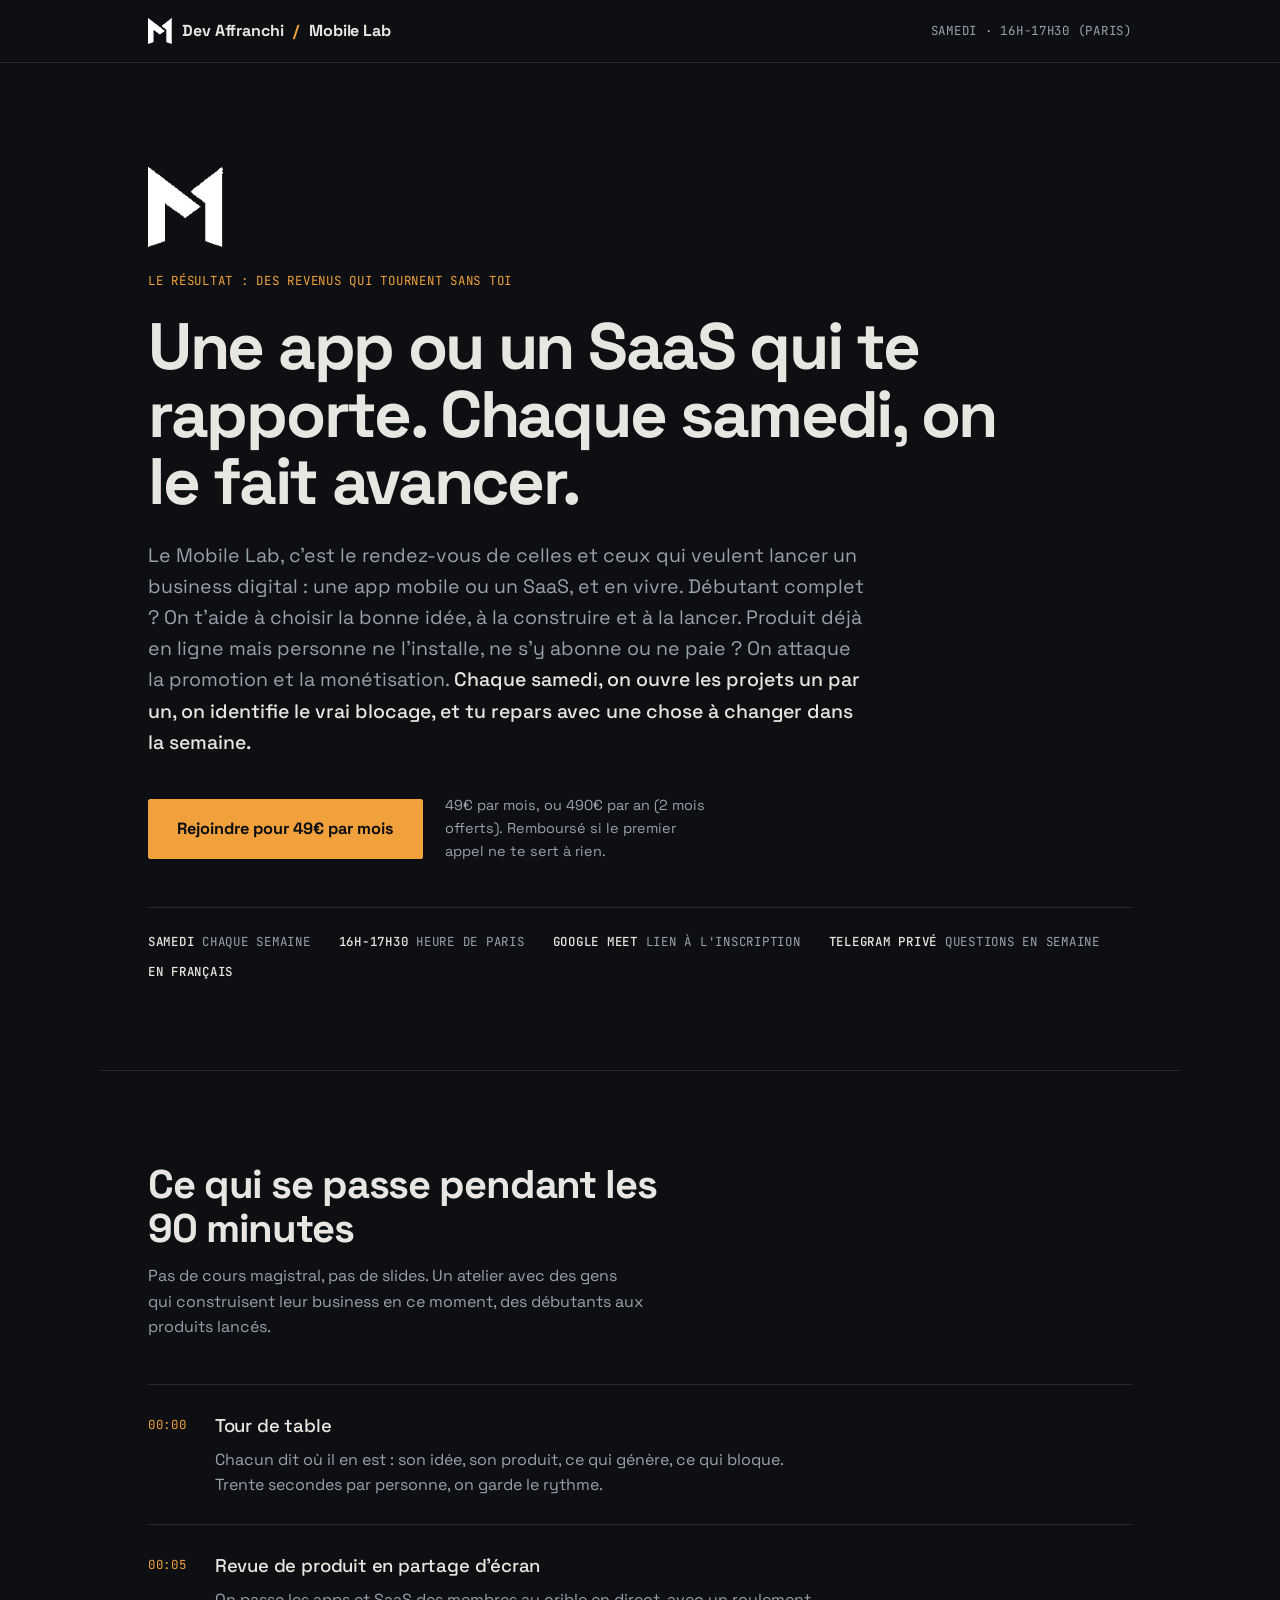
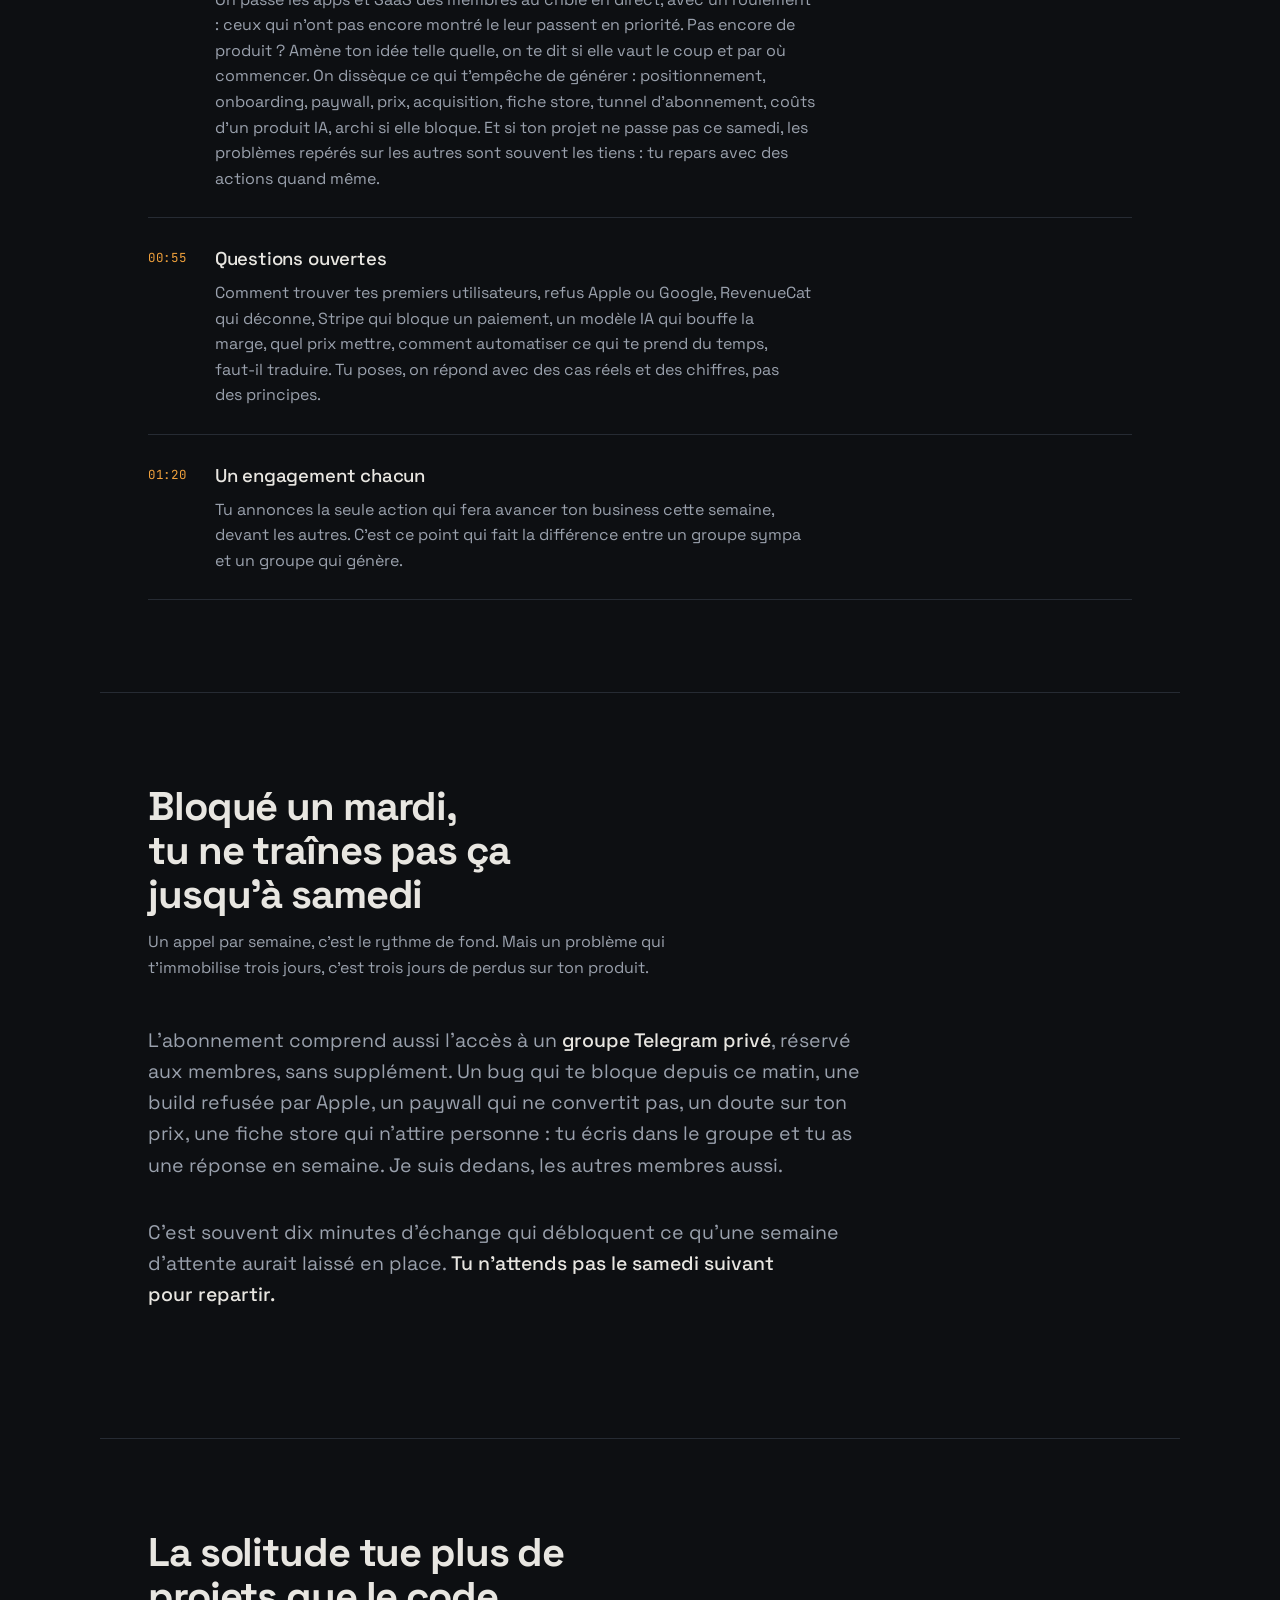
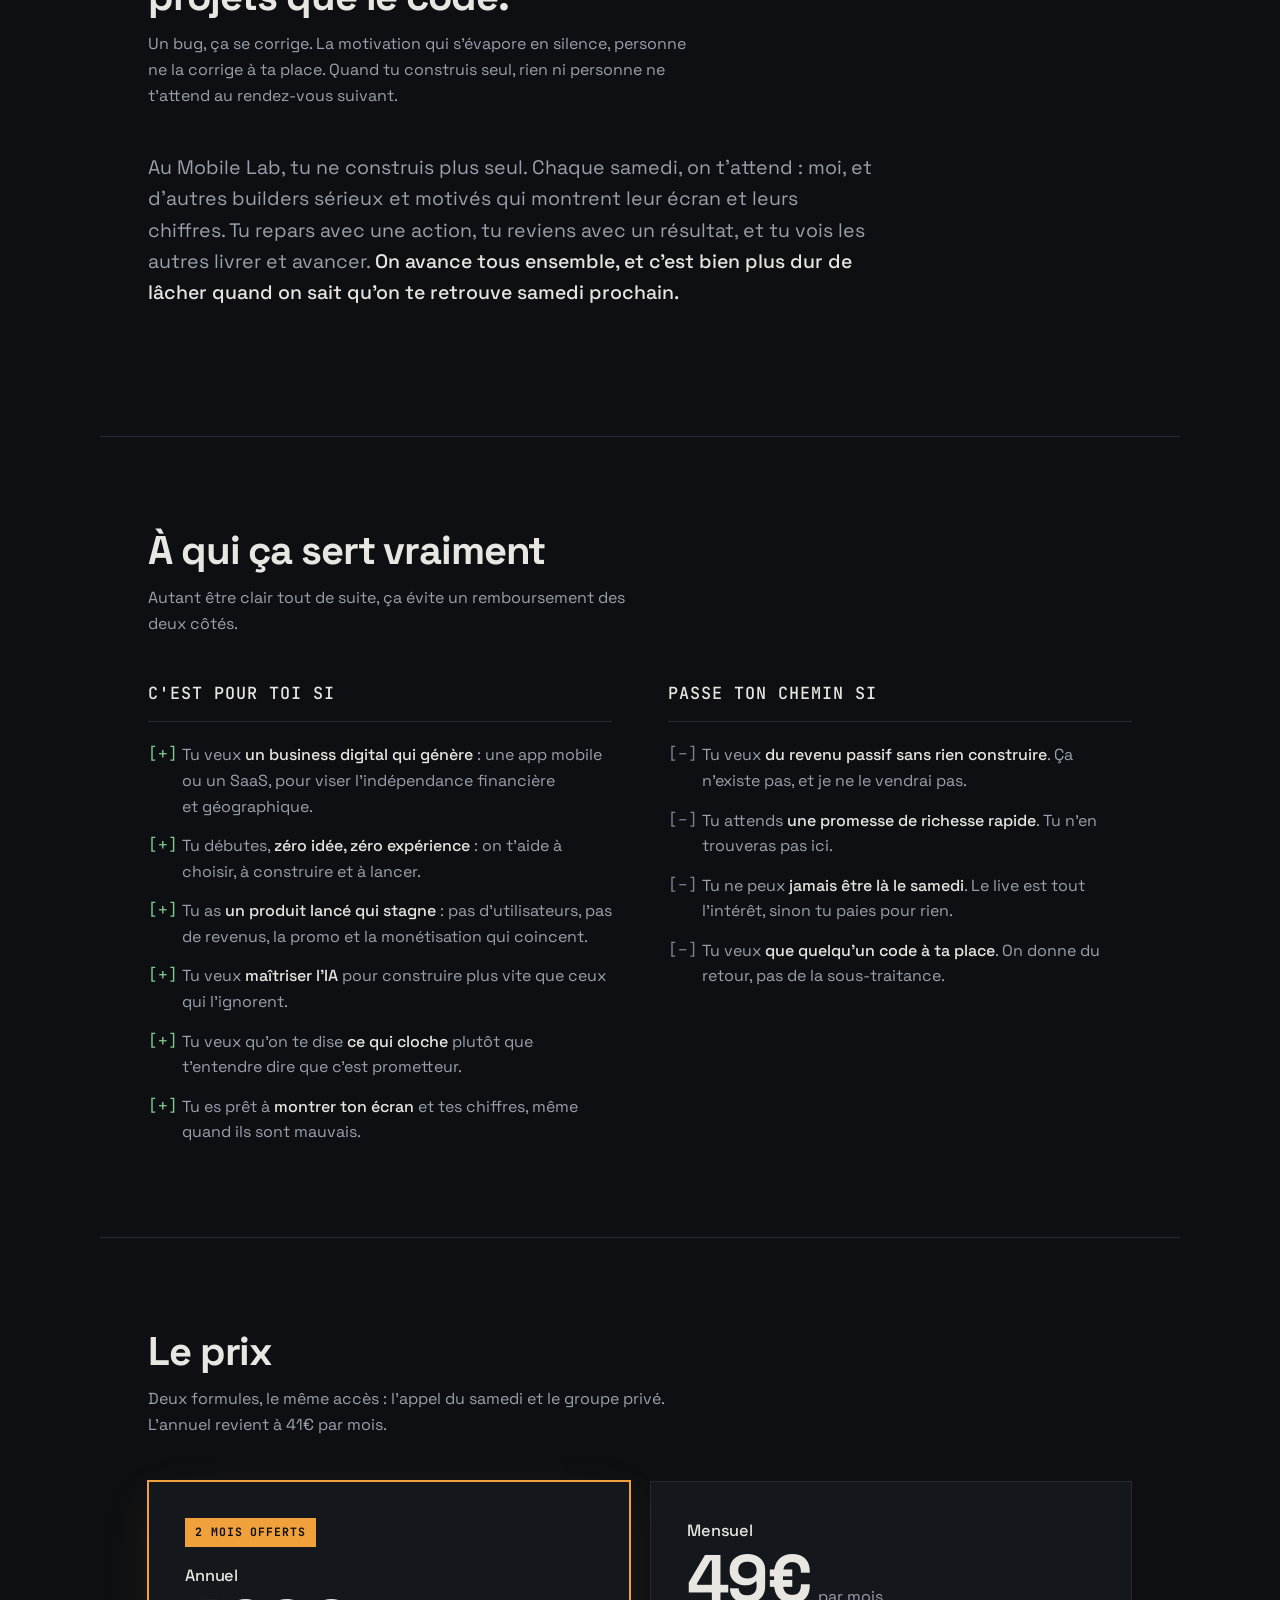
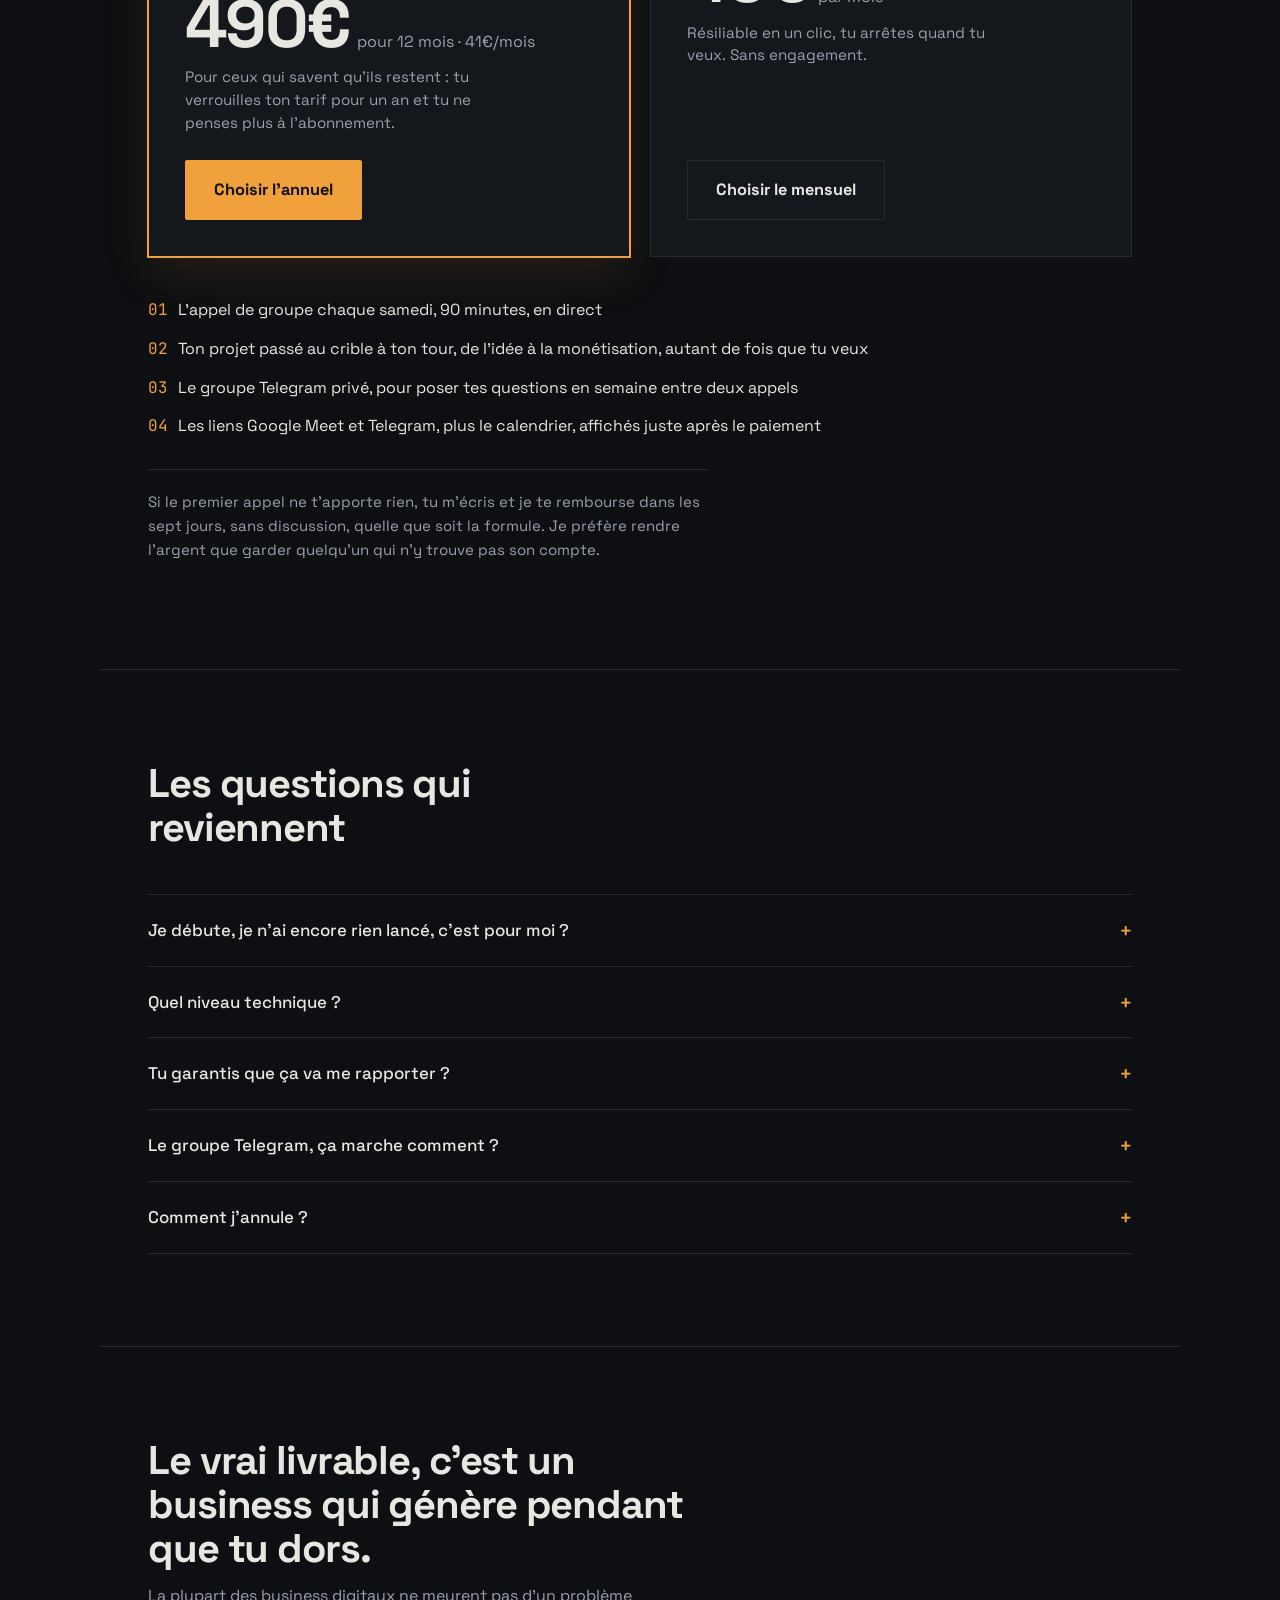
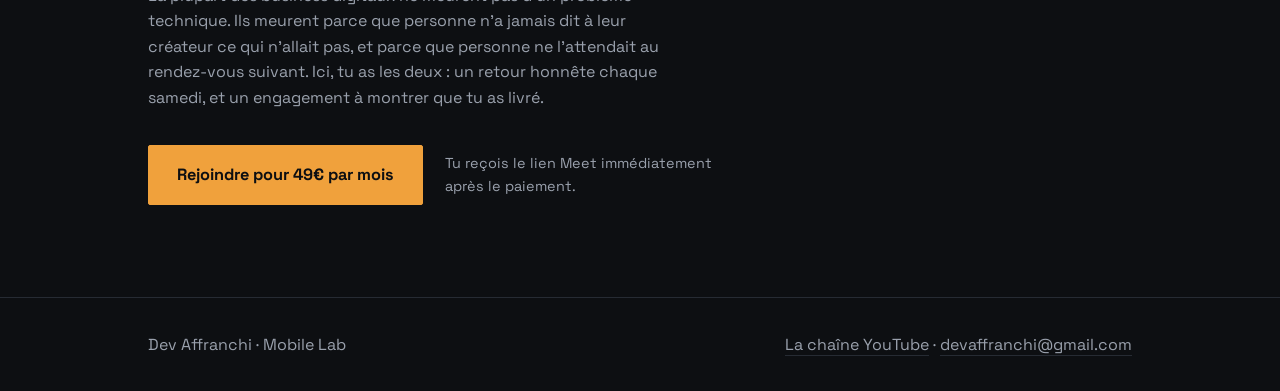
==== index.html @ 8c5946c2 "Groupe Telegram privé inclus dans l'abonnement : section dédiée, ligne dans le prix, FAQ, meta" ====
<!DOCTYPE html>
<html lang="fr">
<head>
<meta charset="utf-8">
<meta name="viewport" content="width=device-width, initial-scale=1">
<title>Mobile Lab · L'appel du samedi pour ton business digital</title>
<meta name="description" content="Chaque samedi, 90 minutes pour lancer ou faire grandir ton app ou ton SaaS. Débutant ou produit qui stagne, retour direct et actions concrètes. Un groupe Telegram privé pour tes questions en semaine. 49€ par mois ou 490€ par an.">
<meta property="og:title" content="Mobile Lab · L'appel du samedi pour lancer ton business digital">
<meta property="og:description" content="De zéro ou avec un produit qui stagne : chaque samedi, on règle ce qui bloque ton app ou ton SaaS et tu repars avec une action. Groupe Telegram privé pour débloquer en semaine. 49€/mois ou 490€/an.">
<meta property="og:type" content="website">
<meta name="theme-color" content="#0d0f12">
<link rel="icon" type="image/png" href="assets/logo-favicon.png">
<link rel="preconnect" href="https://fonts.googleapis.com">
<link rel="preconnect" href="https://fonts.gstatic.com" crossorigin>
<link href="https://fonts.googleapis.com/css2?family=Space+Grotesk:wght@400;500;700&family=JetBrains+Mono:wght@400;500&display=swap" rel="stylesheet">
<style>
:root{
  --ink:#0d0f12;
  --ink-2:#14171c;
  --ink-3:#1b1f26;
  --line:#262b33;
  --text:#e8e6e1;
  --muted:#9aa1ad;
  --accent:#f0a13c;
  --accent-ink:#0d0f12;
  --ok:#7fc98a;
  --no:#7a828f;
  --maxw:1080px;
  --pad:clamp(20px,5vw,48px);
}
*{box-sizing:border-box}
html{-webkit-text-size-adjust:100%}
body{
  margin:0;
  background:var(--ink);
  color:var(--text);
  font-family:"Space Grotesk",system-ui,-apple-system,sans-serif;
  font-size:clamp(16px,1.05vw,17px);
  line-height:1.6;
  text-wrap:pretty;
  -webkit-font-smoothing:antialiased;
}
a{color:inherit}
.wrap{max-width:var(--maxw);margin:0 auto;padding-left:var(--pad);padding-right:var(--pad)}
.mono{font-family:"JetBrains Mono",ui-monospace,monospace;font-size:.78rem;letter-spacing:.06em;text-transform:uppercase}

/* header */
header{border-bottom:1px solid var(--line)}
.bar{display:flex;align-items:center;justify-content:space-between;gap:16px;padding-top:18px;padding-bottom:18px}
.brand{font-weight:700;letter-spacing:-.01em;display:flex;align-items:center;gap:10px}
.brand-logo{height:26px;width:auto;display:block}
.brand span{color:var(--accent)}
.bar .mono{color:var(--muted)}

/* hero */
.hero{padding-top:clamp(56px,9vw,104px);padding-bottom:clamp(48px,7vw,88px);border-bottom:1px solid var(--line)}
.hero-logo{height:clamp(56px,7vw,80px);width:auto;display:block;margin-bottom:24px}
.kicker{color:var(--accent);margin-bottom:22px}
h1{
  font-size:clamp(2.3rem,6.2vw,4.1rem);
  line-height:1.03;
  letter-spacing:-.035em;
  font-weight:700;
  margin:0 0 24px;
  max-width:20ch;
}
.lede{font-size:clamp(1.05rem,1.6vw,1.22rem);color:var(--muted);max-width:56ch;margin:0 0 36px}
.lede strong{color:var(--text);font-weight:500}
.cta-row{display:flex;flex-wrap:wrap;align-items:center;gap:18px 22px}
.btn{
  display:inline-block;
  background:var(--accent);
  color:var(--accent-ink);
  font-weight:700;
  font-size:1.02rem;
  text-decoration:none;
  padding:16px 28px;
  border-radius:2px;
  border:1px solid var(--accent);
  transition:transform .12s ease,background .12s ease;
  min-height:44px;
}
.btn:hover{background:#ffb857;transform:translateY(-1px)}
.btn:focus-visible{outline:2px solid var(--text);outline-offset:3px}
.btn-note{color:var(--muted);font-size:.9rem;max-width:30ch}
.specs{display:flex;flex-wrap:wrap;gap:10px 28px;margin-top:44px;padding-top:24px;border-top:1px solid var(--line);color:var(--muted)}
.specs b{color:var(--text);font-weight:500}

/* generic section */
section{padding-top:clamp(56px,8vw,92px);padding-bottom:clamp(56px,8vw,92px);border-bottom:1px solid var(--line)}
h2{
  font-size:clamp(1.7rem,3.4vw,2.5rem);
  line-height:1.1;
  letter-spacing:-.028em;
  font-weight:700;
  margin:0 0 12px;
  max-width:20ch;
}
.sub{color:var(--muted);max-width:54ch;margin:0 0 44px}

/* agenda */
.agenda{display:grid;gap:0}
.slot{
  display:grid;
  grid-template-columns:auto 1fr;
  gap:8px 28px;
  padding:26px 0;
  border-top:1px solid var(--line);
  align-items:start;
}
.slot:last-child{border-bottom:1px solid var(--line)}
.slot-time{color:var(--accent);padding-top:4px;white-space:nowrap}
.slot h3{margin:0 0 6px;font-size:1.16rem;font-weight:500;letter-spacing:-.01em}
.slot p{margin:0;color:var(--muted);max-width:60ch}

/* fit */
.fit{display:grid;grid-template-columns:1fr;gap:44px}
@media(min-width:760px){.fit{grid-template-columns:1fr 1fr;gap:56px}}
.fit h3{font-size:1.05rem;font-weight:500;margin:0 0 20px;padding-bottom:14px;border-bottom:1px solid var(--line)}
.fit ul{list-style:none;margin:0;padding:0;display:grid;gap:14px}
.fit li{display:grid;grid-template-columns:22px 1fr;gap:12px;color:var(--muted);align-items:start}
.fit li b{color:var(--text);font-weight:500}
.mark{font-family:"JetBrains Mono",monospace;line-height:1.5}
.yes .mark{color:var(--ok)}
.nope .mark{color:var(--no)}

/* price */
.price-block{background:var(--ink-2);border:1px solid var(--line);padding:clamp(26px,4vw,44px);display:grid;gap:36px}
@media(min-width:820px){.price-block{grid-template-columns:minmax(0,300px) 1fr;gap:56px;align-items:start}}
.amount{display:flex;align-items:baseline;gap:8px;margin:0 0 6px}
.amount .num{font-size:clamp(3rem,7vw,4.2rem);font-weight:700;letter-spacing:-.04em;line-height:1}
.amount .per{color:var(--muted);font-size:1rem}
.price-side .mono{color:var(--muted);display:block;margin-bottom:22px}
.incl{list-style:none;margin:0 0 30px;padding:0;display:grid;gap:13px}
.incl li{display:grid;grid-template-columns:18px 1fr;gap:12px;align-items:start;color:var(--text)}
.incl li i{font-style:normal;color:var(--accent);font-family:"JetBrains Mono",monospace}
.guarantee{border-left:0;border-top:1px solid var(--line);padding-top:20px;color:var(--muted);font-size:.94rem;max-width:56ch}

/* formules mensuel / annuel */
.plans{display:grid;gap:20px}
@media(min-width:820px){.plans{grid-template-columns:1fr 1fr}}
.plan{background:var(--ink-2);border:1px solid var(--line);padding:clamp(24px,3.5vw,36px);display:flex;flex-direction:column;align-items:flex-start}
.plan--featured{border-color:var(--accent);box-shadow:0 0 0 1px var(--accent),0 18px 44px rgba(240,161,60,.10)}
.plan__badge{font-family:"JetBrains Mono",monospace;font-size:.72rem;font-weight:700;letter-spacing:.08em;text-transform:uppercase;color:var(--accent-ink);background:var(--accent);padding:5px 10px;margin-bottom:16px}
.plan__name{margin:0 0 2px;font-size:1.02rem;font-weight:500;letter-spacing:-.01em}
.plan .amount{margin-bottom:8px}
.plan__note{color:var(--muted);font-size:.95rem;line-height:1.5;margin:0 0 26px;max-width:34ch}
.plan .btn{margin-top:auto}
.plans + .incl{margin-top:40px}
.btn--ghost{background:transparent;color:var(--text);border-color:var(--line)}
.btn--ghost:hover{background:rgba(240,161,60,.10);color:var(--text);border-color:var(--accent)}

/* faq */
details{border-top:1px solid var(--line);padding:20px 0}
details:last-of-type{border-bottom:1px solid var(--line)}
summary{
  cursor:pointer;list-style:none;font-weight:500;font-size:1.06rem;
  display:flex;justify-content:space-between;gap:20px;align-items:center;
}
summary::-webkit-details-marker{display:none}
summary::after{content:"+";color:var(--accent);font-family:"JetBrains Mono",monospace;font-size:1.2rem}
details[open] summary::after{content:"–"}
summary:focus-visible{outline:2px solid var(--accent);outline-offset:4px}
details p{color:var(--muted);margin:14px 0 0;max-width:62ch}

/* closing */
.closing{text-align:left;border-bottom:none}
.closing h2{max-width:22ch}
.closing .sub{margin-bottom:34px}

footer{border-top:1px solid var(--line);padding:34px 0;color:var(--muted)}
.foot{display:flex;flex-wrap:wrap;justify-content:space-between;gap:14px 24px}
footer a{text-decoration:none;border-bottom:1px solid var(--line)}
footer a:hover{color:var(--text);border-color:var(--accent)}

@media(prefers-reduced-motion:reduce){*{transition:none!important;animation:none!important}}
</style>
</head>
<body>

<header>
  <div class="wrap bar">
    <div class="brand"><img class="brand-logo" src="assets/logo.png" alt="Mobile Lab">Dev Affranchi <span>/</span> Mobile Lab</div>
    <div class="mono">Samedi · 16h-17h30 (Paris)</div>
  </div>
</header>

<main>

<div class="hero wrap">
  <img class="hero-logo" src="assets/logo.png" alt="Mobile Lab">
  <div class="mono kicker">Le résultat : des revenus qui tournent sans toi</div>
  <h1>Une app ou un SaaS qui te rapporte. Chaque samedi, on le fait avancer.</h1>
  <p class="lede">Le Mobile Lab, c'est le rendez-vous de celles et ceux qui veulent lancer un business digital : une app mobile ou un SaaS, et en vivre. Débutant complet ? On t'aide à choisir la bonne idée, à la construire et à la lancer. Produit déjà en ligne mais personne ne l'installe, ne s'y abonne ou ne paie ? On attaque la promotion et la monétisation. <strong>Chaque samedi, on ouvre les projets un par un, on identifie le vrai blocage, et tu repars avec une chose à changer dans la semaine.</strong></p>
  <div class="cta-row">
    <a class="btn" href="#" data-checkout="monthly">Rejoindre pour 49€ par mois</a>
    <div class="btn-note">49€ par mois, ou 490€ par an (2 mois offerts). Remboursé si le premier appel ne te sert à rien.</div>
  </div>
  <div class="specs mono">
    <div><b>Samedi</b> chaque semaine</div>
    <div><b>16h-17h30</b> heure de Paris</div>
    <div><b>Google Meet</b> lien à l'inscription</div>
    <div><b>Telegram privé</b> questions en semaine</div>
    <div><b>En français</b></div>
  </div>
</div>

<section class="wrap">
  <h2>Ce qui se passe pendant les 90 minutes</h2>
  <p class="sub">Pas de cours magistral, pas de slides. Un atelier avec des gens qui construisent leur business en ce moment, des débutants aux produits lancés.</p>
  <div class="agenda">
    <div class="slot">
      <div class="slot-time mono">00:00</div>
      <div>
        <h3>Tour de table</h3>
        <p>Chacun dit où il en est : son idée, son produit, ce qui génère, ce qui bloque. Trente secondes par personne, on garde le rythme.</p>
      </div>
    </div>
    <div class="slot">
      <div class="slot-time mono">00:05</div>
      <div>
        <h3>Revue de produit en partage d'écran</h3>
        <p>On passe les apps et SaaS des membres au crible en direct, avec un roulement : ceux qui n'ont pas encore montré le leur passent en priorité. Pas encore de produit ? Amène ton idée telle quelle, on te dit si elle vaut le coup et par où commencer. On dissèque ce qui t'empêche de générer : positionnement, onboarding, paywall, prix, acquisition, fiche store, tunnel d'abonnement, coûts d'un produit IA, archi si elle bloque. Et si ton projet ne passe pas ce samedi, les problèmes repérés sur les autres sont souvent les tiens : tu repars avec des actions quand même.</p>
      </div>
    </div>
    <div class="slot">
      <div class="slot-time mono">00:55</div>
      <div>
        <h3>Questions ouvertes</h3>
        <p>Comment trouver tes premiers utilisateurs, refus Apple ou Google, RevenueCat qui déconne, Stripe qui bloque un paiement, un modèle IA qui bouffe la marge, quel prix mettre, comment automatiser ce qui te prend du temps, faut-il traduire. Tu poses, on répond avec des cas réels et des chiffres, pas des principes.</p>
      </div>
    </div>
    <div class="slot">
      <div class="slot-time mono">01:20</div>
      <div>
        <h3>Un engagement chacun</h3>
        <p>Tu annonces la seule action qui fera avancer ton business cette semaine, devant les autres. C'est ce point qui fait la différence entre un groupe sympa et un groupe qui génère.</p>
      </div>
    </div>
  </div>
</section>

<section class="wrap">
  <h2>Bloqué un mardi, tu ne traînes pas ça jusqu'à samedi</h2>
  <p class="sub">Un appel par semaine, c'est le rythme de fond. Mais un problème qui t'immobilise trois jours, c'est trois jours de perdus sur ton produit.</p>
  <p class="lede">L'abonnement comprend aussi l'accès à un <strong>groupe Telegram privé</strong>, réservé aux membres, sans supplément. Un bug qui te bloque depuis ce matin, une build refusée par Apple, un paywall qui ne convertit pas, un doute sur ton prix, une fiche store qui n'attire personne : tu écris dans le groupe et tu as une réponse en semaine. Je suis dedans, les autres membres aussi.</p>
  <p class="lede">C'est souvent dix minutes d'échange qui débloquent ce qu'une semaine d'attente aurait laissé en place. <strong>Tu n'attends pas le samedi suivant pour repartir.</strong></p>
</section>

<section class="wrap">
  <h2>La solitude tue plus de projets que le code.</h2>
  <p class="sub">Un bug, ça se corrige. La motivation qui s'évapore en silence, personne ne la corrige à ta place. Quand tu construis seul, rien ni personne ne t'attend au rendez-vous suivant.</p>
  <p class="lede">Au Mobile Lab, tu ne construis plus seul. Chaque samedi, on t'attend : moi, et d'autres builders sérieux et motivés qui montrent leur écran et leurs chiffres. Tu repars avec une action, tu reviens avec un résultat, et tu vois les autres livrer et avancer. <strong>On avance tous ensemble, et c'est bien plus dur de lâcher quand on sait qu'on te retrouve samedi prochain.</strong></p>
</section>

<section class="wrap">
  <h2>À qui ça sert vraiment</h2>
  <p class="sub">Autant être clair tout de suite, ça évite un remboursement des deux côtés.</p>
  <div class="fit">
    <div class="yes">
      <h3 class="mono">C'est pour toi si</h3>
      <ul>
        <li><span class="mark">[+]</span><span>Tu veux <b>un business digital qui génère</b> : une app mobile ou un SaaS, pour viser l'indépendance financière et géographique.</span></li>
        <li><span class="mark">[+]</span><span>Tu débutes, <b>zéro idée, zéro expérience</b> : on t'aide à choisir, à construire et à lancer.</span></li>
        <li><span class="mark">[+]</span><span>Tu as <b>un produit lancé qui stagne</b> : pas d'utilisateurs, pas de revenus, la promo et la monétisation qui coincent.</span></li>
        <li><span class="mark">[+]</span><span>Tu veux <b>maîtriser l'IA</b> pour construire plus vite que ceux qui l'ignorent.</span></li>
        <li><span class="mark">[+]</span><span>Tu veux qu'on te dise <b>ce qui cloche</b> plutôt que t'entendre dire que c'est prometteur.</span></li>
        <li><span class="mark">[+]</span><span>Tu es prêt à <b>montrer ton écran</b> et tes chiffres, même quand ils sont mauvais.</span></li>
      </ul>
    </div>
    <div class="nope">
      <h3 class="mono">Passe ton chemin si</h3>
      <ul>
        <li><span class="mark">[–]</span><span>Tu veux <b>du revenu passif sans rien construire</b>. Ça n'existe pas, et je ne le vendrai pas.</span></li>
        <li><span class="mark">[–]</span><span>Tu attends <b>une promesse de richesse rapide</b>. Tu n'en trouveras pas ici.</span></li>
        <li><span class="mark">[–]</span><span>Tu ne peux <b>jamais être là le samedi</b>. Le live est tout l'intérêt, sinon tu paies pour rien.</span></li>
        <li><span class="mark">[–]</span><span>Tu veux <b>que quelqu'un code à ta place</b>. On donne du retour, pas de la sous-traitance.</span></li>
      </ul>
    </div>
  </div>
</section>

<section class="wrap">
  <h2>Le prix</h2>
  <p class="sub">Deux formules, le même accès : l'appel du samedi et le groupe privé. L'annuel revient à 41€ par mois.</p>
  <div class="plans">
    <div class="plan plan--featured">
      <span class="plan__badge">2 mois offerts</span>
      <h3 class="plan__name">Annuel</h3>
      <p class="amount"><span class="num">490€</span><span class="per">pour 12 mois · 41€/mois</span></p>
      <p class="plan__note">Pour ceux qui savent qu'ils restent : tu verrouilles ton tarif pour un an et tu ne penses plus à l'abonnement.</p>
      <a class="btn" href="#" data-checkout="annual">Choisir l'annuel</a>
    </div>
    <div class="plan">
      <h3 class="plan__name">Mensuel</h3>
      <p class="amount"><span class="num">49€</span><span class="per">par mois</span></p>
      <p class="plan__note">Résiliable en un clic, tu arrêtes quand tu veux. Sans engagement.</p>
      <a class="btn btn--ghost" href="#" data-checkout="monthly">Choisir le mensuel</a>
    </div>
  </div>
  <ul class="incl">
    <li><i>01</i><span>L'appel de groupe chaque samedi, 90 minutes, en direct</span></li>
    <li><i>02</i><span>Ton projet passé au crible à ton tour, de l'idée à la monétisation, autant de fois que tu veux</span></li>
    <li><i>03</i><span>Le groupe Telegram privé, pour poser tes questions en semaine entre deux appels</span></li>
    <li><i>04</i><span>Les liens Google Meet et Telegram, plus le calendrier, affichés juste après le paiement</span></li>
  </ul>
  <p class="guarantee">Si le premier appel ne t'apporte rien, tu m'écris et je te rembourse dans les sept jours, sans discussion, quelle que soit la formule. Je préfère rendre l'argent que garder quelqu'un qui n'y trouve pas son compte.</p>
</section>

<section class="wrap">
  <h2>Les questions qui reviennent</h2>
  <p class="sub"></p>
  <details>
    <summary>Je débute, je n'ai encore rien lancé, c'est pour moi ?</summary>
    <p>Oui, c'est fait pour ça. Débutant complet, on t'aide à choisir une idée réaliste, à la valider et à faire tes premiers pas, sans théorie inutile. Produit déjà lancé mais la promo ou la monétisation coincent ? On attaque ça directement. Le Mobile Lab s'adresse aux deux : les blocages se ressemblent, un produit que personne ne voit, un prix qui ne convertit pas.</p>
  </details>
  <details>
    <summary>Quel niveau technique ?</summary>
    <p>Peu importe la stack et le niveau. On parle React Native, Flutter, Next.js, Firebase, Supabase, RevenueCat, Stripe, AdMob, les API Claude et OpenAI, tout ce qui permet de sortir un produit. Si tu débutes, tu apprends en construisant, avec l'IA comme accélérateur. Ce qui compte, c'est de livrer, pas ton nombre d'années d'expérience.</p>
  </details>
  <details>
    <summary>Tu garantis que ça va me rapporter ?</summary>
    <p>Non. Je te garantis un rendez-vous chaque samedi, un retour direct sur ton produit et un rythme qui te force à livrer. Ceux qui te garantissent des revenus te mentent ; ici, on les construit.</p>
  </details>
  <details>
    <summary>Le groupe Telegram, ça marche comment ?</summary>
    <p>Tu reçois le lien d'invitation à l'inscription, avec celui du Google Meet. C'est un groupe privé, réservé aux membres : tu poses tes questions en semaine, je réponds, et les autres membres aussi. Il ne remplace pas l'appel du samedi, c'est là que ton projet passe au crible en direct.</p>
  </details>
  <details>
    <summary>Comment j'annule ?</summary>
    <p>Tu m'écris (<a href="mailto:devaffranchi@gmail.com">devaffranchi@gmail.com</a>), j'annule dans les 24h, sans question. Tu gardes l'accès jusqu'à la fin du mois payé.</p>
  </details>
</section>

<section class="wrap closing">
  <h2>Le vrai livrable, c'est un business qui génère pendant que tu dors.</h2>
  <p class="sub">La plupart des business digitaux ne meurent pas d'un problème technique. Ils meurent parce que personne n'a jamais dit à leur créateur ce qui n'allait pas, et parce que personne ne l'attendait au rendez-vous suivant. Ici, tu as les deux : un retour honnête chaque samedi, et un engagement à montrer que tu as livré.</p>
  <div class="cta-row">
    <a class="btn" href="#" data-checkout="monthly">Rejoindre pour 49€ par mois</a>
    <div class="btn-note">Tu reçois le lien Meet immédiatement après le paiement.</div>
  </div>
</section>

</main>

<footer>
  <div class="wrap foot">
    <div>Dev Affranchi · Mobile Lab</div>
    <div><a href="https://www.youtube.com/@devaffranchi">La chaîne YouTube</a> · <a href="mailto:devaffranchi@gmail.com">devaffranchi@gmail.com</a></div>
  </div>
</footer>

<script>
// ---------------------------------------------------------------
// Bouton direct vers le Payment Link Stripe. Apres paiement,
// Stripe affiche sa page de confirmation avec la description
// du produit (le message custom avec les liens Meet + calendrier).
// ---------------------------------------------------------------
const MONTHLY_URL = "https://buy.stripe.com/cNibJ1bGh2qW1ITgqi83C0I";
const ANNUAL_URL = "https://buy.stripe.com/3cI8wPfWxe9Ecnxeia83C0J";

document.querySelectorAll("[data-checkout]").forEach(function (el) {
  var url = el.getAttribute("data-checkout") === "annual" ? ANNUAL_URL : MONTHLY_URL;
  el.setAttribute("href", url);
  el.setAttribute("rel", "noopener");
});
</script>

</body>
</html>
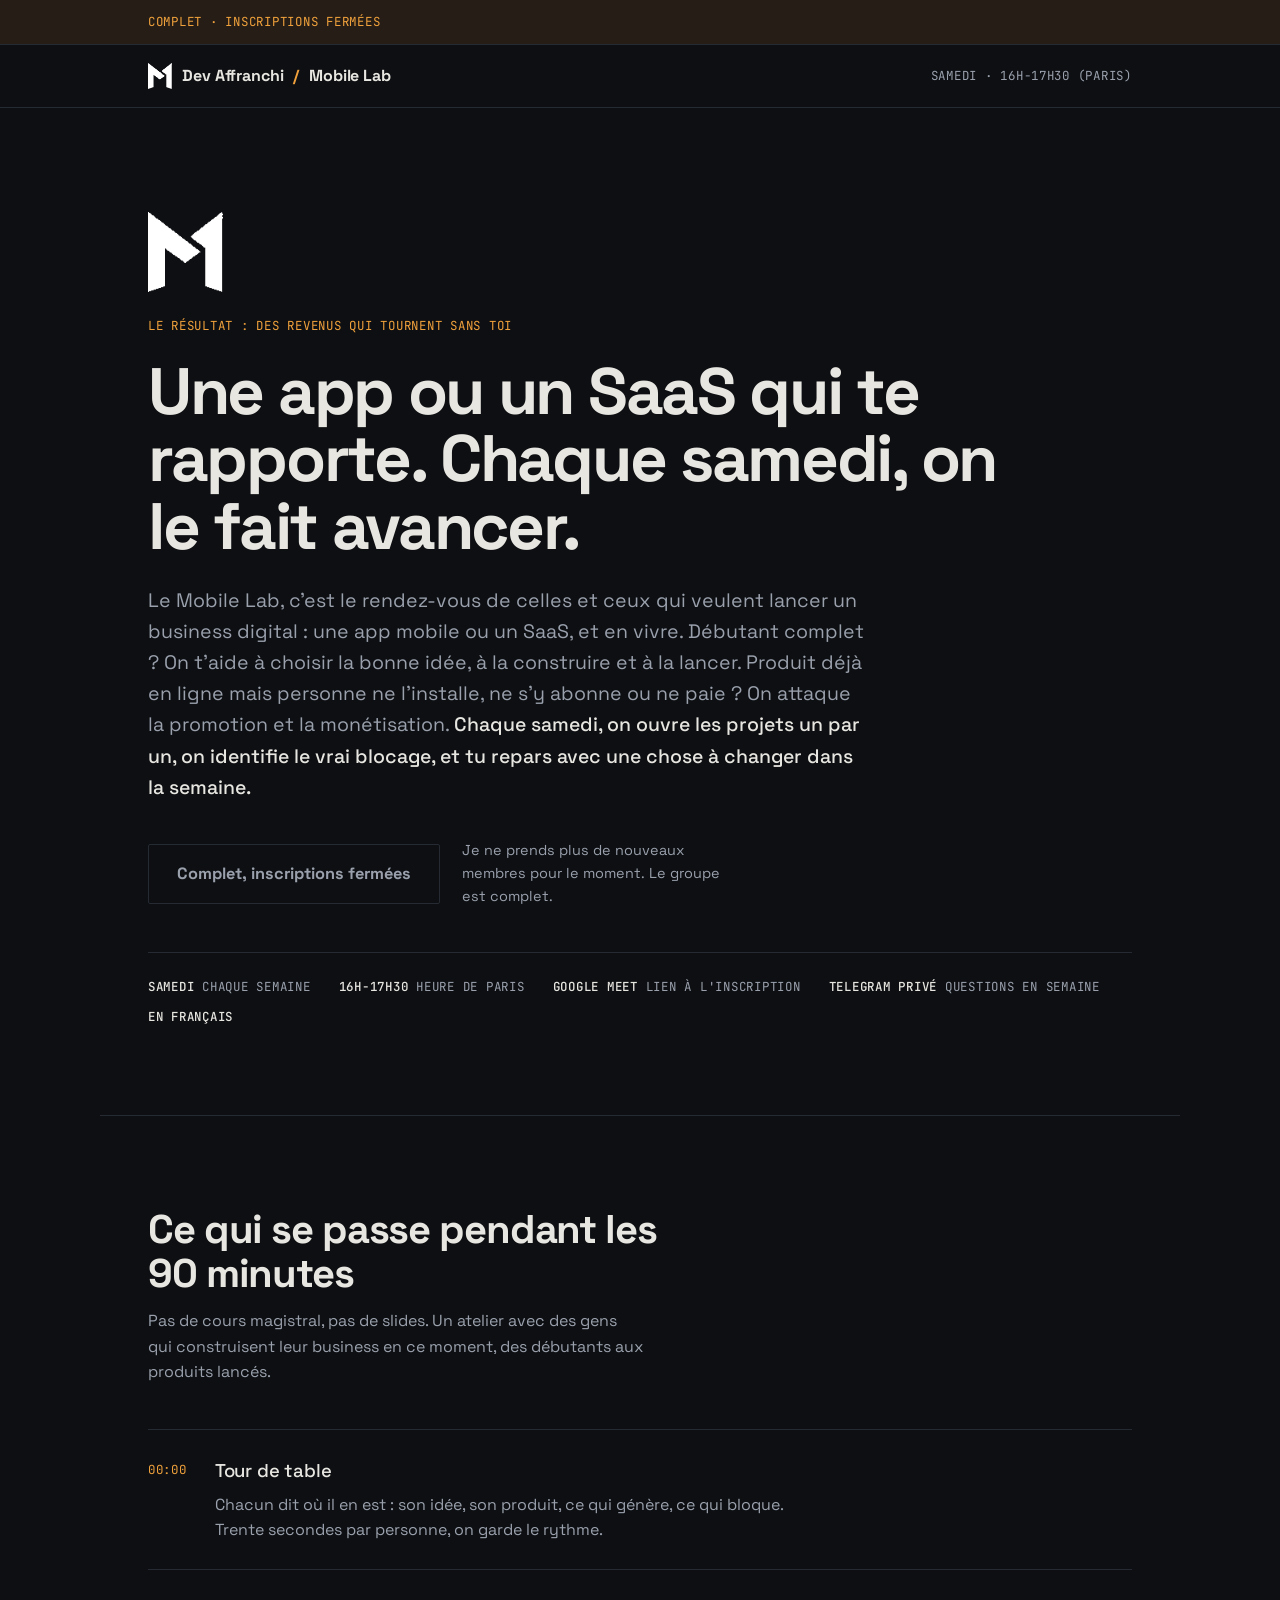
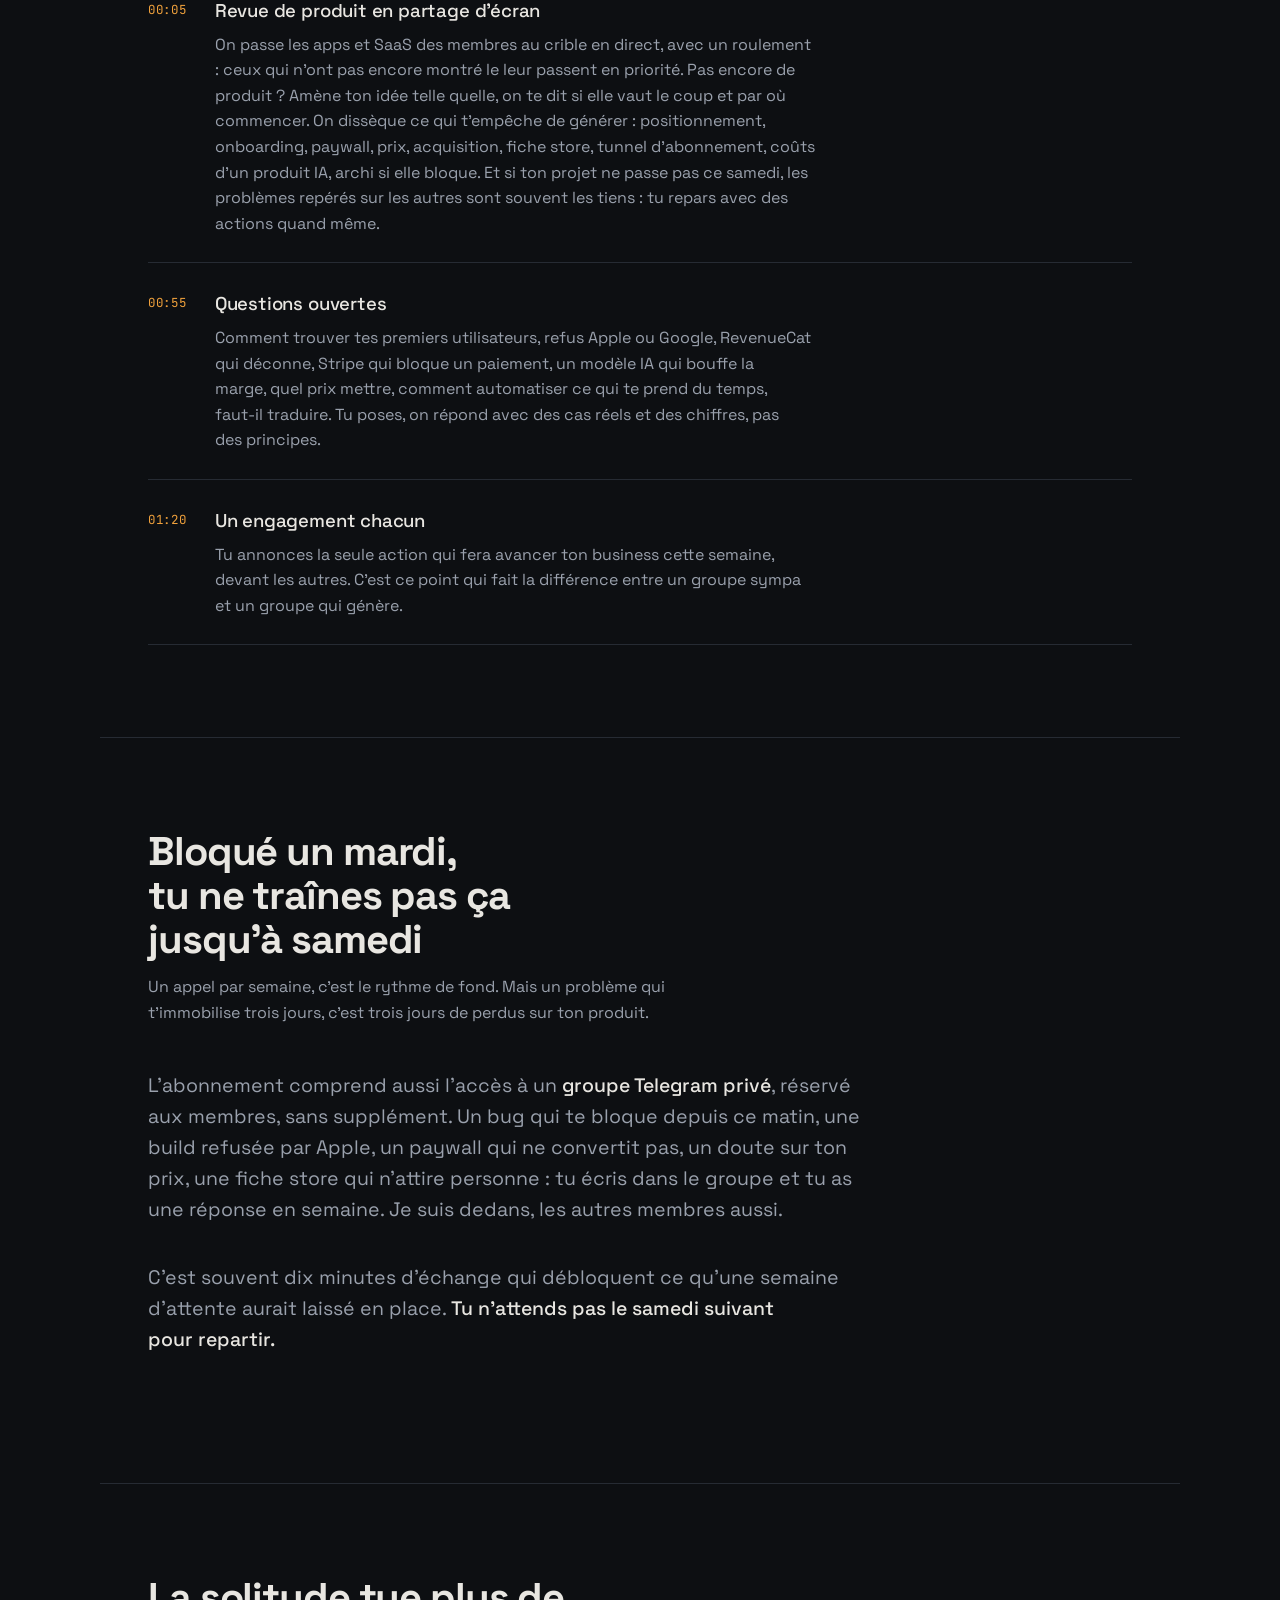
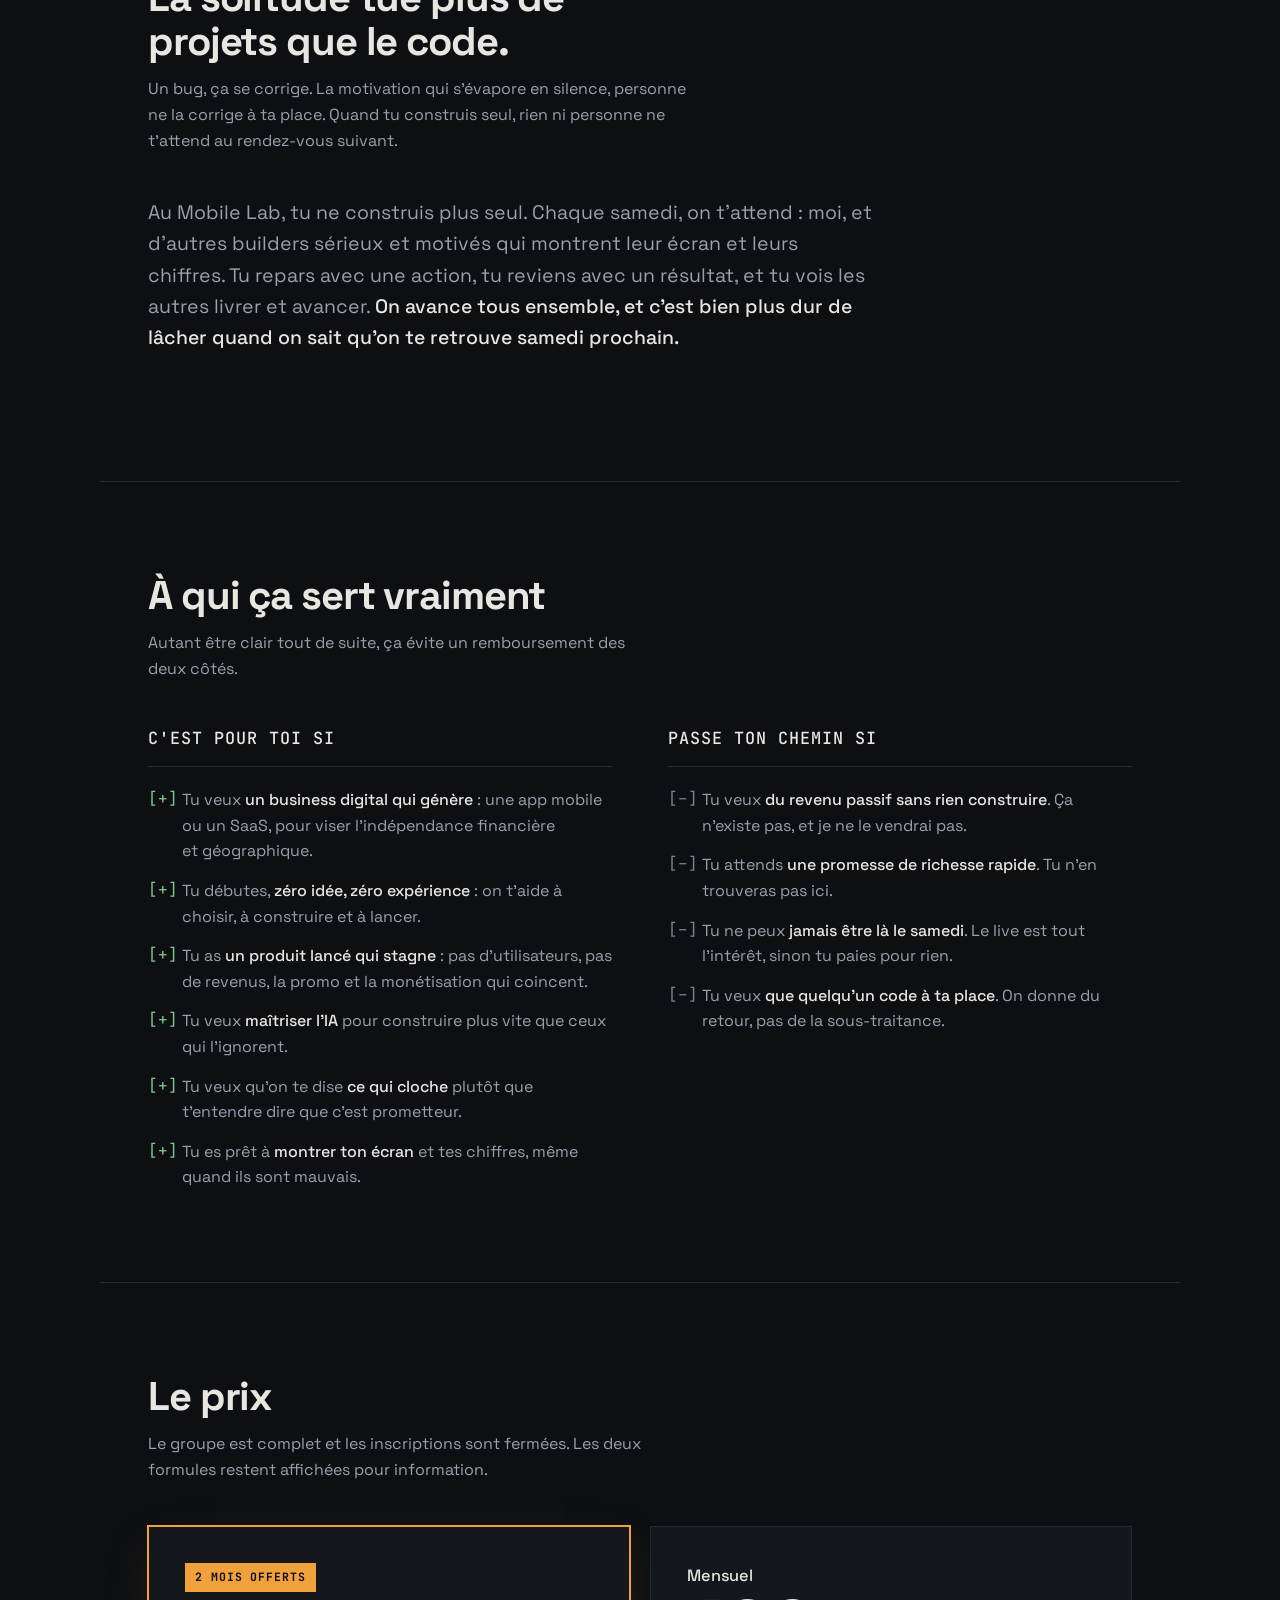
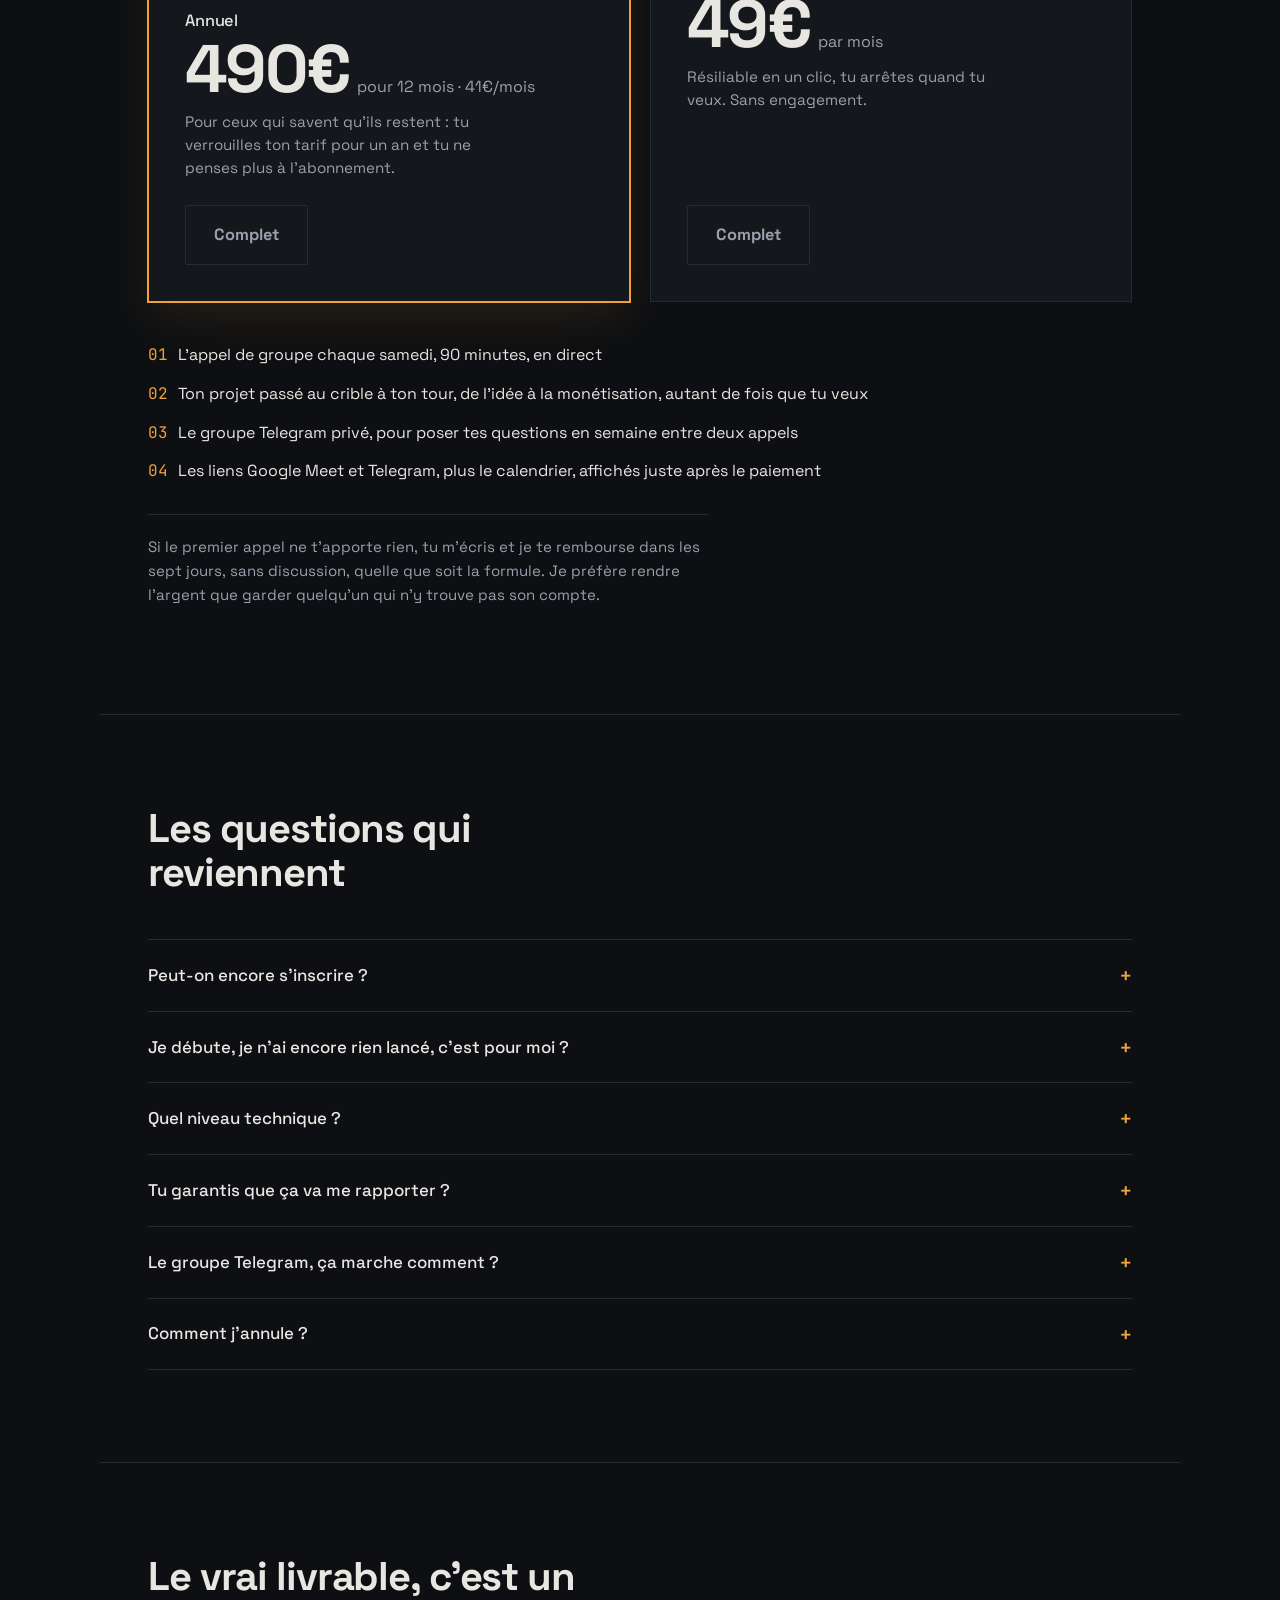
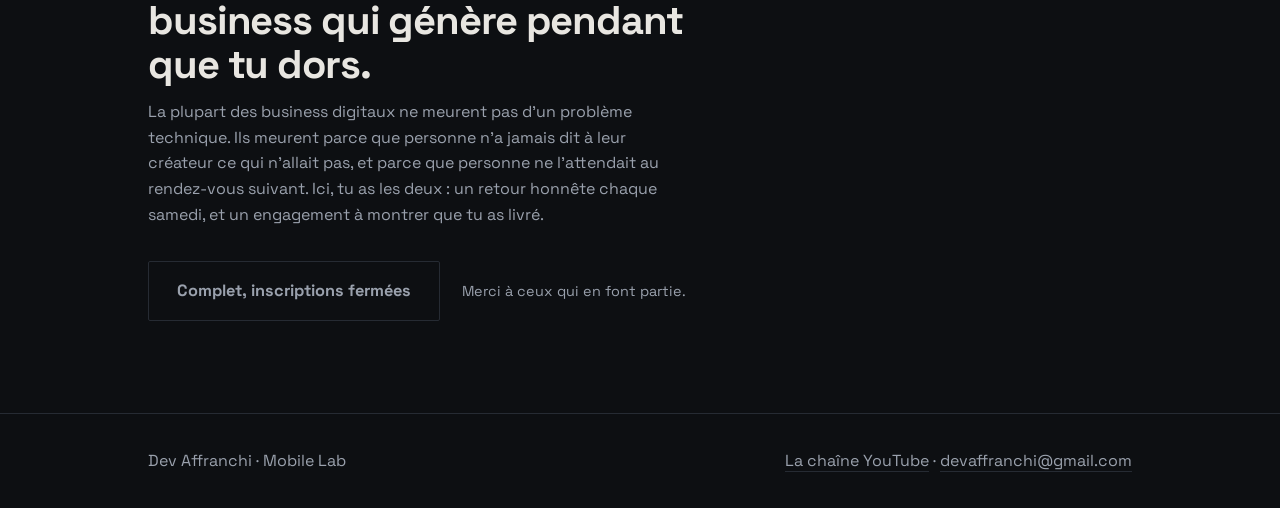
==== commit d7368ffd: "Fermer les inscriptions : bandeau complet, boutons desactives, Payment Links Stripe retires de la pa" ====
--- a/index.html
+++ b/index.html
@@ -3,10 +3,10 @@
 <head>
 <meta charset="utf-8">
 <meta name="viewport" content="width=device-width, initial-scale=1">
-<title>Mobile Lab · L'appel du samedi pour ton business digital</title>
-<meta name="description" content="Chaque samedi, 90 minutes pour lancer ou faire grandir ton app ou ton SaaS. Débutant ou produit qui stagne, retour direct et actions concrètes. Un groupe Telegram privé pour tes questions en semaine. 49€ par mois ou 490€ par an.">
-<meta property="og:title" content="Mobile Lab · L'appel du samedi pour lancer ton business digital">
-<meta property="og:description" content="De zéro ou avec un produit qui stagne : chaque samedi, on règle ce qui bloque ton app ou ton SaaS et tu repars avec une action. Groupe Telegram privé pour débloquer en semaine. 49€/mois ou 490€/an.">
+<title>Mobile Lab · Complet, inscriptions fermées</title>
+<meta name="description" content="Le Mobile Lab est complet, les inscriptions sont fermées. Chaque samedi, 90 minutes pour lancer ou faire grandir ton app ou ton SaaS, avec un groupe Telegram privé pour tes questions en semaine.">
+<meta property="og:title" content="Mobile Lab · Complet, inscriptions fermées">
+<meta property="og:description" content="Groupe complet, les inscriptions sont fermées. Chaque samedi, on règle ce qui bloque ton app ou ton SaaS, et le groupe Telegram privé sert à débloquer en semaine.">
 <meta property="og:type" content="website">
 <meta name="theme-color" content="#0d0f12">
 <link rel="icon" type="image/png" href="assets/logo-favicon.png">
@@ -173,10 +173,20 @@
 footer a{text-decoration:none;border-bottom:1px solid var(--line)}
 footer a:hover{color:var(--text);border-color:var(--accent)}
 
+/* inscriptions fermees */
+.closed-bar{background:rgba(240,161,60,.10);border-bottom:1px solid var(--line);color:var(--accent)}
+.closed-bar .wrap{padding-top:12px;padding-bottom:12px}
+.btn--closed{background:transparent;color:var(--muted);border-color:var(--line);cursor:default;pointer-events:none}
+.btn--closed:hover{background:transparent;transform:none;color:var(--muted)}
+
 @media(prefers-reduced-motion:reduce){*{transition:none!important;animation:none!important}}
 </style>
 </head>
 <body>
+
+<div class="closed-bar">
+  <div class="wrap mono">Complet · inscriptions fermées</div>
+</div>
 
 <header>
   <div class="wrap bar">
@@ -193,8 +203,8 @@
   <h1>Une app ou un SaaS qui te rapporte. Chaque samedi, on le fait avancer.</h1>
   <p class="lede">Le Mobile Lab, c'est le rendez-vous de celles et ceux qui veulent lancer un business digital : une app mobile ou un SaaS, et en vivre. Débutant complet ? On t'aide à choisir la bonne idée, à la construire et à la lancer. Produit déjà en ligne mais personne ne l'installe, ne s'y abonne ou ne paie ? On attaque la promotion et la monétisation. <strong>Chaque samedi, on ouvre les projets un par un, on identifie le vrai blocage, et tu repars avec une chose à changer dans la semaine.</strong></p>
   <div class="cta-row">
-    <a class="btn" href="#" data-checkout="monthly">Rejoindre pour 49€ par mois</a>
-    <div class="btn-note">49€ par mois, ou 490€ par an (2 mois offerts). Remboursé si le premier appel ne te sert à rien.</div>
+    <span class="btn btn--closed" aria-disabled="true">Complet, inscriptions fermées</span>
+    <div class="btn-note">Je ne prends plus de nouveaux membres pour le moment. Le groupe est complet.</div>
   </div>
   <div class="specs mono">
     <div><b>Samedi</b> chaque semaine</div>
@@ -282,20 +292,20 @@
 
 <section class="wrap">
   <h2>Le prix</h2>
-  <p class="sub">Deux formules, le même accès : l'appel du samedi et le groupe privé. L'annuel revient à 41€ par mois.</p>
+  <p class="sub">Le groupe est complet et les inscriptions sont fermées. Les deux formules restent affichées pour information.</p>
   <div class="plans">
     <div class="plan plan--featured">
       <span class="plan__badge">2 mois offerts</span>
       <h3 class="plan__name">Annuel</h3>
       <p class="amount"><span class="num">490€</span><span class="per">pour 12 mois · 41€/mois</span></p>
       <p class="plan__note">Pour ceux qui savent qu'ils restent : tu verrouilles ton tarif pour un an et tu ne penses plus à l'abonnement.</p>
-      <a class="btn" href="#" data-checkout="annual">Choisir l'annuel</a>
+      <span class="btn btn--closed" aria-disabled="true">Complet</span>
     </div>
     <div class="plan">
       <h3 class="plan__name">Mensuel</h3>
       <p class="amount"><span class="num">49€</span><span class="per">par mois</span></p>
       <p class="plan__note">Résiliable en un clic, tu arrêtes quand tu veux. Sans engagement.</p>
-      <a class="btn btn--ghost" href="#" data-checkout="monthly">Choisir le mensuel</a>
+      <span class="btn btn--ghost btn--closed" aria-disabled="true">Complet</span>
     </div>
   </div>
   <ul class="incl">
@@ -311,6 +321,10 @@
   <h2>Les questions qui reviennent</h2>
   <p class="sub"></p>
   <details>
+    <summary>Peut-on encore s'inscrire ?</summary>
+    <p>Non, le groupe est complet et je ne prends plus de nouveaux membres pour le moment. La page reste en ligne pour montrer comment le Mobile Lab fonctionne.</p>
+  </details>
+  <details>
     <summary>Je débute, je n'ai encore rien lancé, c'est pour moi ?</summary>
     <p>Oui, c'est fait pour ça. Débutant complet, on t'aide à choisir une idée réaliste, à la valider et à faire tes premiers pas, sans théorie inutile. Produit déjà lancé mais la promo ou la monétisation coincent ? On attaque ça directement. Le Mobile Lab s'adresse aux deux : les blocages se ressemblent, un produit que personne ne voit, un prix qui ne convertit pas.</p>
   </details>
@@ -336,8 +350,8 @@
   <h2>Le vrai livrable, c'est un business qui génère pendant que tu dors.</h2>
   <p class="sub">La plupart des business digitaux ne meurent pas d'un problème technique. Ils meurent parce que personne n'a jamais dit à leur créateur ce qui n'allait pas, et parce que personne ne l'attendait au rendez-vous suivant. Ici, tu as les deux : un retour honnête chaque samedi, et un engagement à montrer que tu as livré.</p>
   <div class="cta-row">
-    <a class="btn" href="#" data-checkout="monthly">Rejoindre pour 49€ par mois</a>
-    <div class="btn-note">Tu reçois le lien Meet immédiatement après le paiement.</div>
+    <span class="btn btn--closed" aria-disabled="true">Complet, inscriptions fermées</span>
+    <div class="btn-note">Merci à ceux qui en font partie.</div>
   </div>
 </section>
 
@@ -350,21 +364,5 @@
   </div>
 </footer>
 
-<script>
-// ---------------------------------------------------------------
-// Bouton direct vers le Payment Link Stripe. Apres paiement,
-// Stripe affiche sa page de confirmation avec la description
-// du produit (le message custom avec les liens Meet + calendrier).
-// ---------------------------------------------------------------
-const MONTHLY_URL = "https://buy.stripe.com/cNibJ1bGh2qW1ITgqi83C0I";
-const ANNUAL_URL = "https://buy.stripe.com/3cI8wPfWxe9Ecnxeia83C0J";
-
-document.querySelectorAll("[data-checkout]").forEach(function (el) {
-  var url = el.getAttribute("data-checkout") === "annual" ? ANNUAL_URL : MONTHLY_URL;
-  el.setAttribute("href", url);
-  el.setAttribute("rel", "noopener");
-});
-</script>
-
 </body>
 </html>
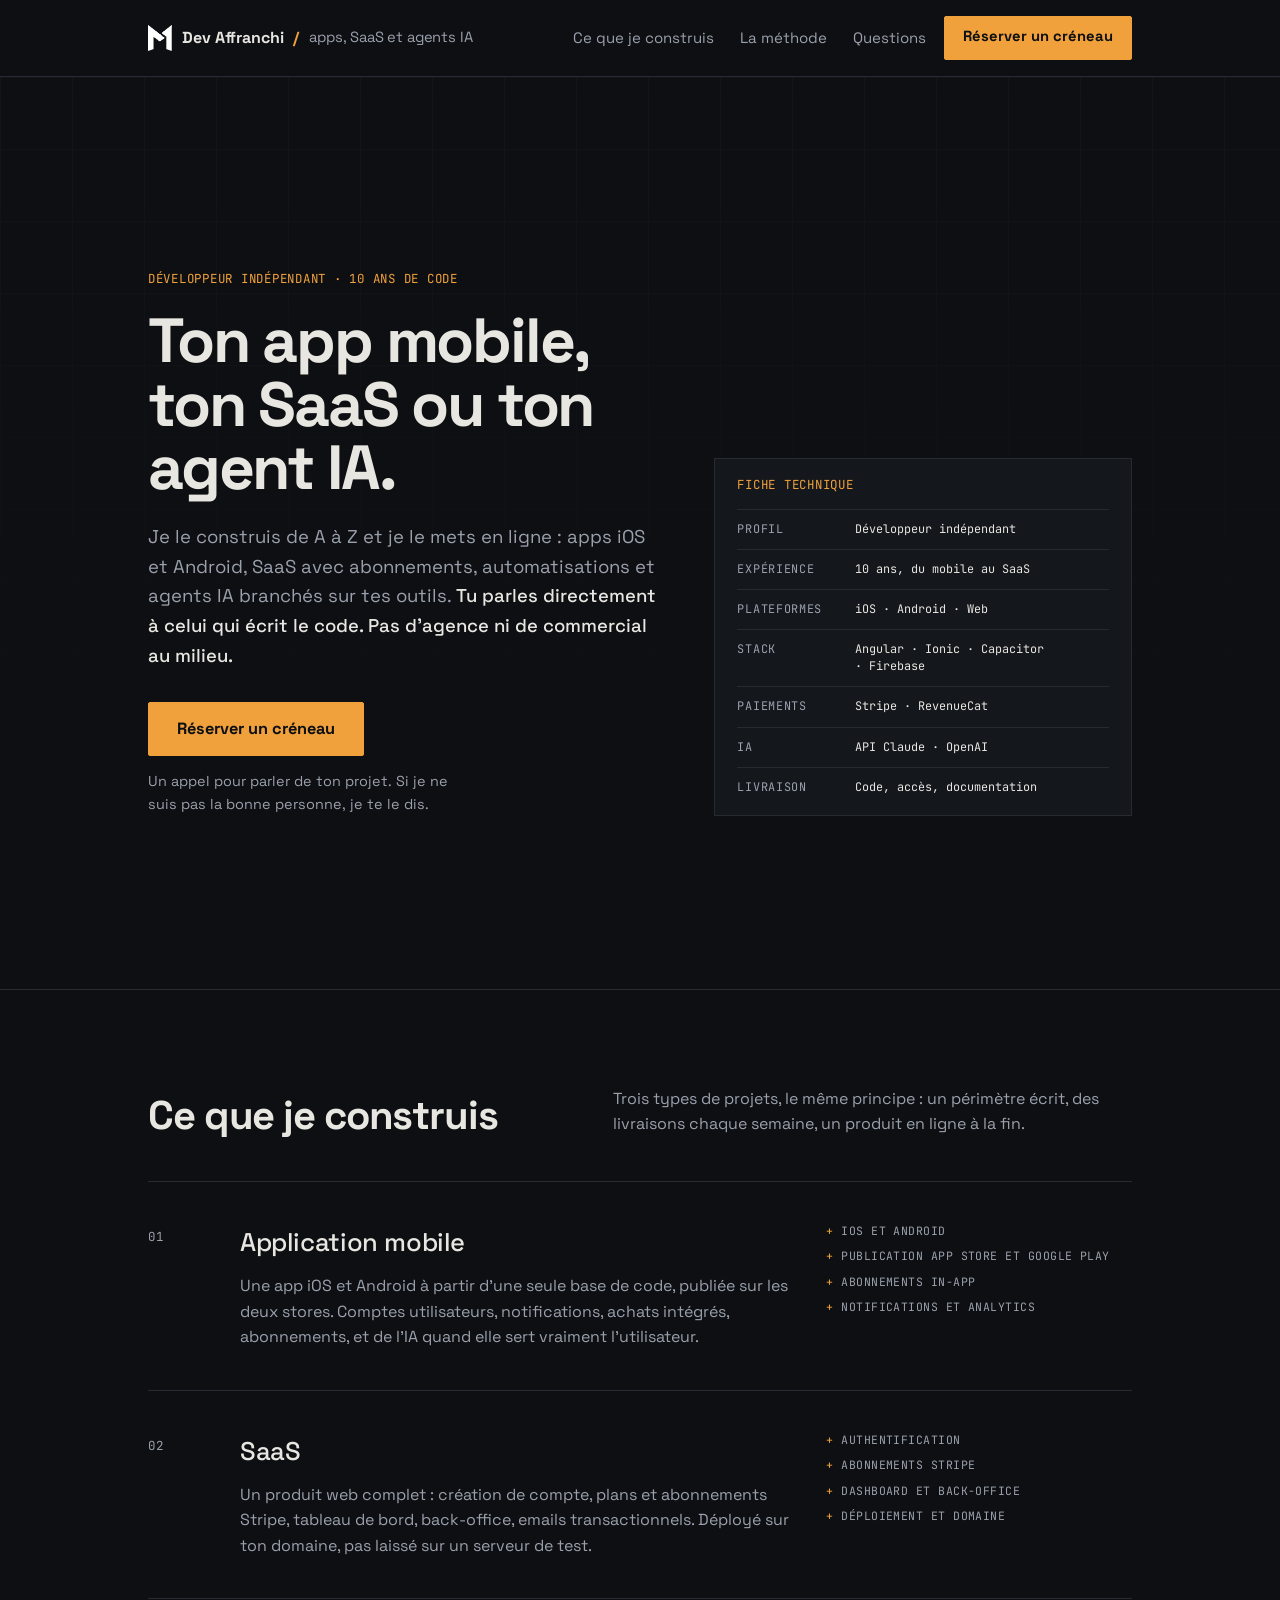
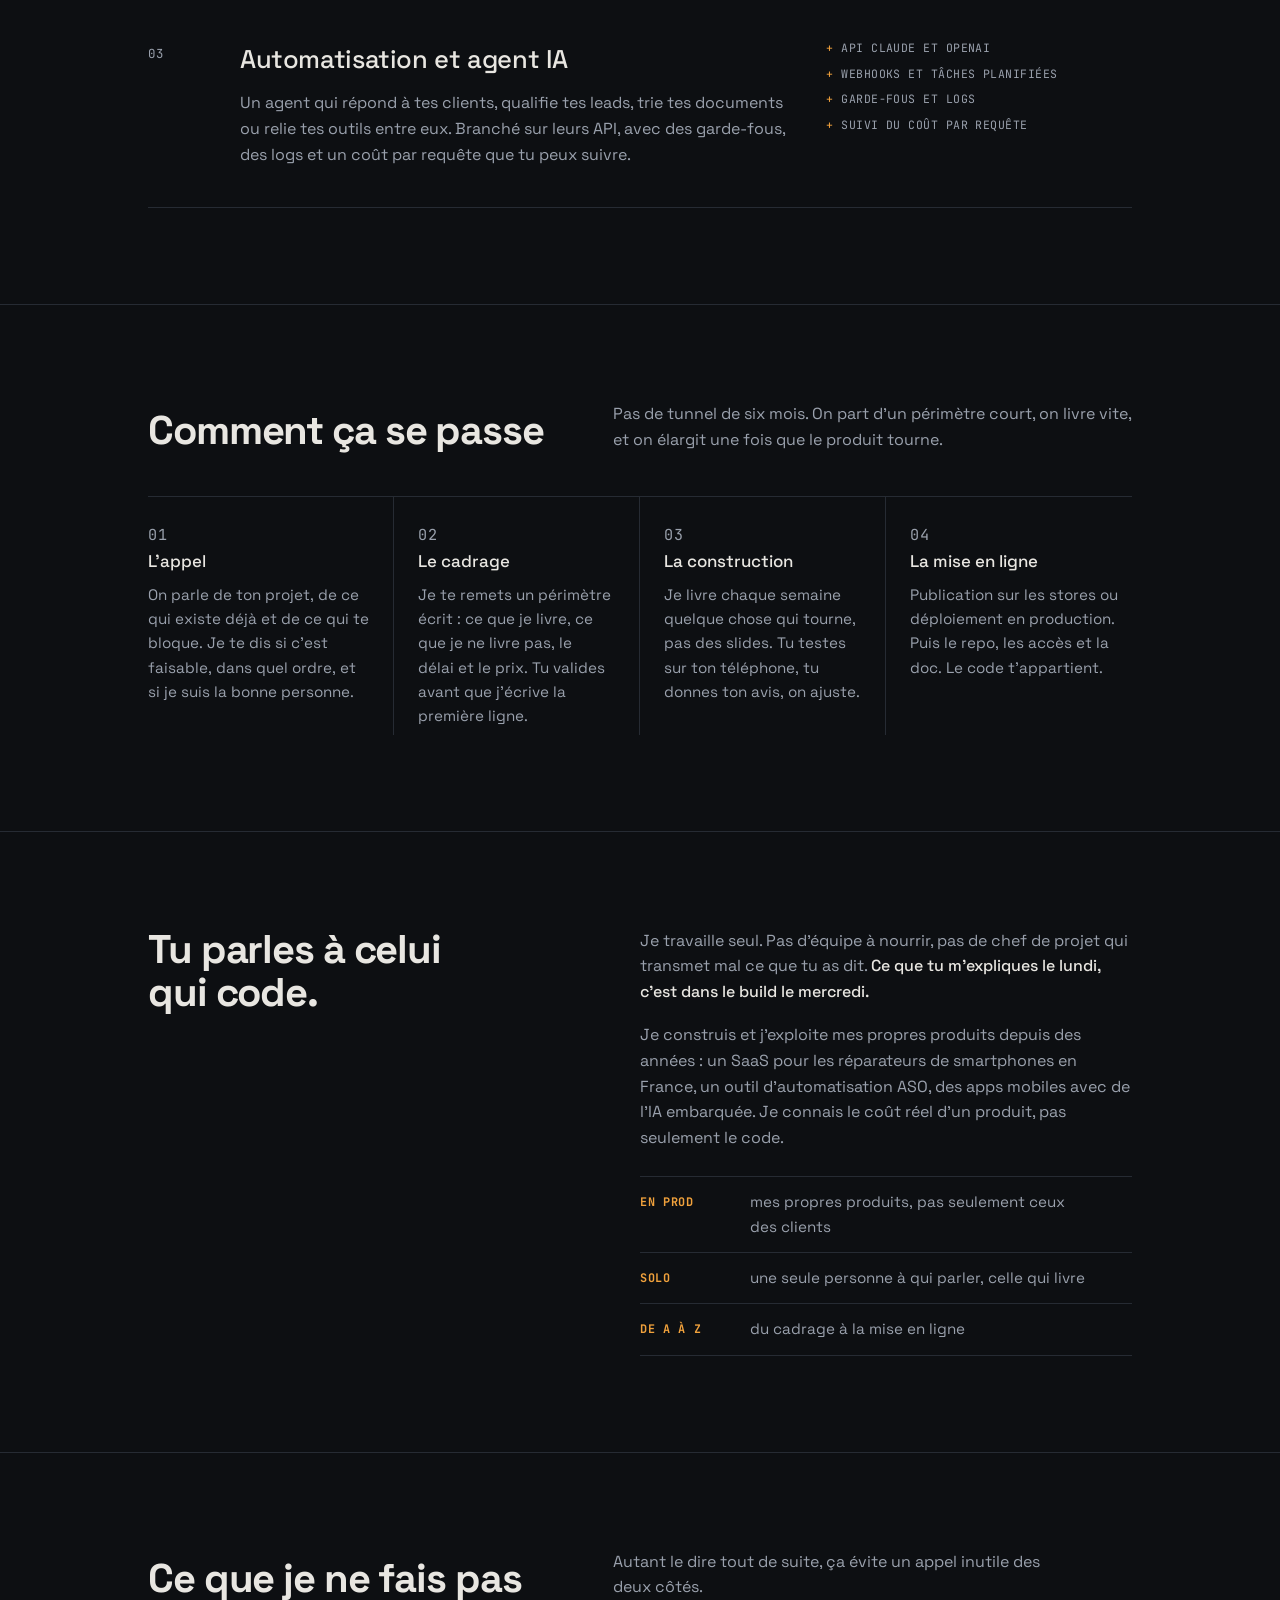
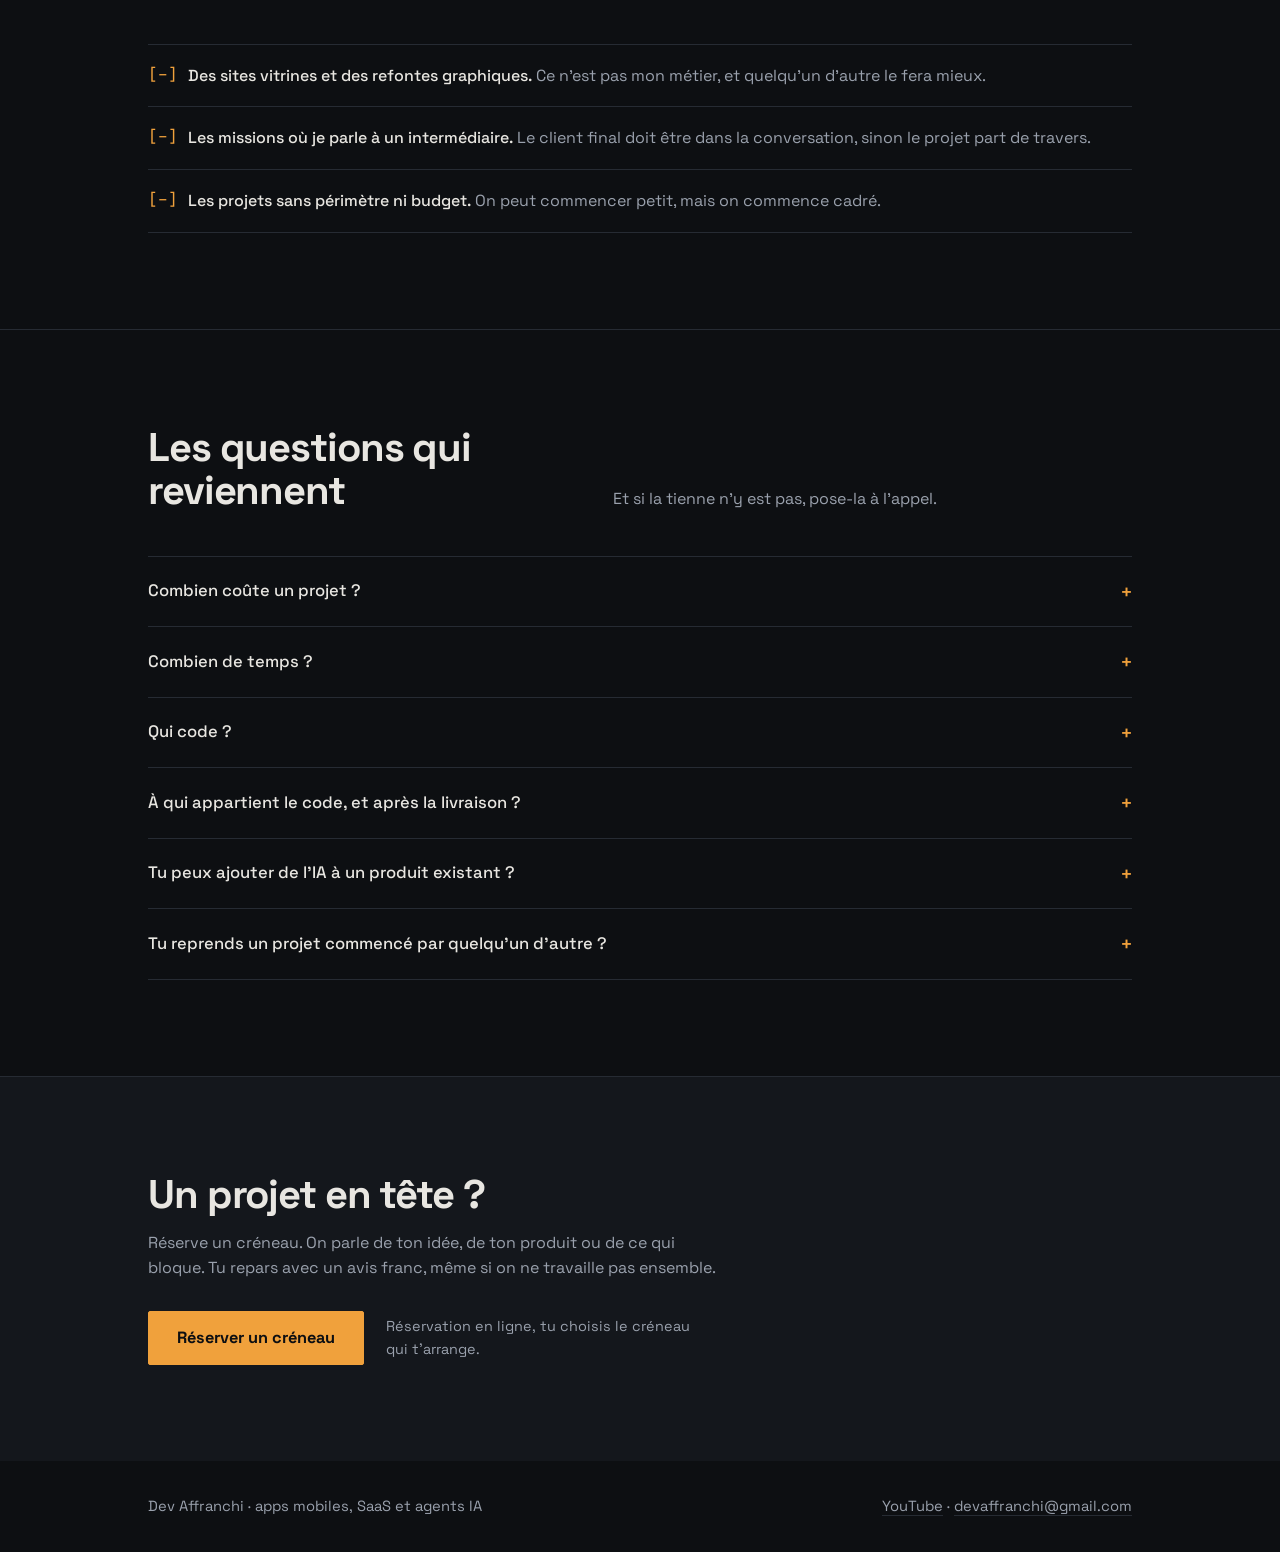
==== commit f8bb0d0b: "Transformer la page en offre de services : apps mobiles, SaaS, agents IA, CTA TidyCal" ====
--- a/index.html
+++ b/index.html
@@ -3,10 +3,10 @@
 <head>
 <meta charset="utf-8">
 <meta name="viewport" content="width=device-width, initial-scale=1">
-<title>Mobile Lab · Complet, inscriptions fermées</title>
-<meta name="description" content="Le Mobile Lab est complet, les inscriptions sont fermées. Chaque samedi, 90 minutes pour lancer ou faire grandir ton app ou ton SaaS, avec un groupe Telegram privé pour tes questions en semaine.">
-<meta property="og:title" content="Mobile Lab · Complet, inscriptions fermées">
-<meta property="og:description" content="Groupe complet, les inscriptions sont fermées. Chaque samedi, on règle ce qui bloque ton app ou ton SaaS, et le groupe Telegram privé sert à débloquer en semaine.">
+<title>Développeur apps mobiles, SaaS et agents IA · Dev Affranchi</title>
+<meta name="description" content="Développeur indépendant, 10 ans de code. Je construis ton app mobile, ton SaaS ou ton agent IA jusqu'à la mise en ligne. Réserve un créneau pour en parler.">
+<meta property="og:title" content="Apps mobiles, SaaS et agents IA · Dev Affranchi">
+<meta property="og:description" content="Développeur indépendant, 10 ans de code. Je construis ton app, ton SaaS ou ton agent IA jusqu'à la mise en ligne. Réserve un créneau.">
 <meta property="og:type" content="website">
 <meta name="theme-color" content="#0d0f12">
 <link rel="icon" type="image/png" href="assets/logo-favicon.png">
@@ -22,14 +22,13 @@
   --text:#e8e6e1;
   --muted:#9aa1ad;
   --accent:#f0a13c;
+  --accent-soft:rgba(240,161,60,.10);
   --accent-ink:#0d0f12;
-  --ok:#7fc98a;
-  --no:#7a828f;
   --maxw:1080px;
   --pad:clamp(20px,5vw,48px);
 }
 *{box-sizing:border-box}
-html{-webkit-text-size-adjust:100%}
+html{-webkit-text-size-adjust:100%;scroll-behavior:smooth}
 body{
   margin:0;
   background:var(--ink);
@@ -43,36 +42,31 @@
 a{color:inherit}
 .wrap{max-width:var(--maxw);margin:0 auto;padding-left:var(--pad);padding-right:var(--pad)}
 .mono{font-family:"JetBrains Mono",ui-monospace,monospace;font-size:.78rem;letter-spacing:.06em;text-transform:uppercase}
+section[id]{scroll-margin-top:24px}
 
 /* header */
-header{border-bottom:1px solid var(--line)}
-.bar{display:flex;align-items:center;justify-content:space-between;gap:16px;padding-top:18px;padding-bottom:18px}
-.brand{font-weight:700;letter-spacing:-.01em;display:flex;align-items:center;gap:10px}
+header{border-bottom:1px solid var(--line);background:var(--ink)}
+.bar{display:flex;align-items:center;justify-content:space-between;gap:18px;padding-top:16px;padding-bottom:16px;flex-wrap:wrap}
+.brand{font-weight:700;letter-spacing:-.01em;display:flex;align-items:center;gap:10px;text-decoration:none}
 .brand-logo{height:26px;width:auto;display:block}
-.brand span{color:var(--accent)}
-.bar .mono{color:var(--muted)}
-
-/* hero */
-.hero{padding-top:clamp(56px,9vw,104px);padding-bottom:clamp(48px,7vw,88px);border-bottom:1px solid var(--line)}
-.hero-logo{height:clamp(56px,7vw,80px);width:auto;display:block;margin-bottom:24px}
-.kicker{color:var(--accent);margin-bottom:22px}
-h1{
-  font-size:clamp(2.3rem,6.2vw,4.1rem);
-  line-height:1.03;
-  letter-spacing:-.035em;
-  font-weight:700;
-  margin:0 0 24px;
-  max-width:20ch;
-}
-.lede{font-size:clamp(1.05rem,1.6vw,1.22rem);color:var(--muted);max-width:56ch;margin:0 0 36px}
-.lede strong{color:var(--text);font-weight:500}
-.cta-row{display:flex;flex-wrap:wrap;align-items:center;gap:18px 22px}
+.brand .slash{color:var(--accent)}
+.brand-sub{color:var(--muted);font-weight:400;font-size:.92rem;display:none}
+@media(min-width:640px){.brand-sub{display:inline}}
+.nav{display:none;gap:26px;margin-left:auto}
+@media(min-width:900px){.nav{display:flex}}
+.nav a{text-decoration:none;color:var(--muted);font-size:.94rem}
+.nav a:hover{color:var(--text)}
+.bar .btn--sm{display:none}
+@media(min-width:560px){.bar .btn--sm{display:inline-block}}
+
+/* buttons */
 .btn{
   display:inline-block;
   background:var(--accent);
   color:var(--accent-ink);
   font-weight:700;
   font-size:1.02rem;
+  line-height:1.2;
   text-decoration:none;
   padding:16px 28px;
   border-radius:2px;
@@ -82,276 +76,312 @@
 }
 .btn:hover{background:#ffb857;transform:translateY(-1px)}
 .btn:focus-visible{outline:2px solid var(--text);outline-offset:3px}
-.btn-note{color:var(--muted);font-size:.9rem;max-width:30ch}
-.specs{display:flex;flex-wrap:wrap;gap:10px 28px;margin-top:44px;padding-top:24px;border-top:1px solid var(--line);color:var(--muted)}
-.specs b{color:var(--text);font-weight:500}
-
-/* generic section */
-section{padding-top:clamp(56px,8vw,92px);padding-bottom:clamp(56px,8vw,92px);border-bottom:1px solid var(--line)}
-h2{
-  font-size:clamp(1.7rem,3.4vw,2.5rem);
-  line-height:1.1;
-  letter-spacing:-.028em;
+.btn--sm{padding:11px 18px;font-size:.92rem}
+.btn-note{color:var(--muted);font-size:.9rem;max-width:36ch}
+.cta-row{display:flex;flex-wrap:wrap;align-items:center;gap:14px 22px}
+
+/* hero */
+.hero{position:relative;border-bottom:1px solid var(--line);overflow:hidden}
+.hero::before{
+  content:"";position:absolute;inset:0;
+  background-image:linear-gradient(var(--line) 1px,transparent 1px),linear-gradient(90deg,var(--line) 1px,transparent 1px);
+  background-size:72px 72px;opacity:.22;pointer-events:none;
+  -webkit-mask-image:linear-gradient(to bottom,#000 0%,transparent 78%);
+  mask-image:linear-gradient(to bottom,#000 0%,transparent 78%);
+}
+.hero .wrap{position:relative;z-index:1;padding-top:clamp(56px,8vw,96px);padding-bottom:clamp(48px,6vw,80px)}
+.hero-grid{display:grid;gap:44px}
+@media(min-width:900px){.hero-grid{grid-template-columns:minmax(0,1.1fr) minmax(0,.9fr);gap:56px;align-items:end}}
+.kicker{color:var(--accent);margin:0 0 20px}
+h1{
+  font-size:clamp(2.35rem,5.8vw,3.9rem);
+  line-height:1.02;
+  letter-spacing:-.035em;
   font-weight:700;
-  margin:0 0 12px;
+  margin:0 0 22px;
   max-width:20ch;
 }
-.sub{color:var(--muted);max-width:54ch;margin:0 0 44px}
-
-/* agenda */
-.agenda{display:grid;gap:0}
-.slot{
-  display:grid;
-  grid-template-columns:auto 1fr;
-  gap:8px 28px;
-  padding:26px 0;
-  border-top:1px solid var(--line);
-  align-items:start;
-}
-.slot:last-child{border-bottom:1px solid var(--line)}
-.slot-time{color:var(--accent);padding-top:4px;white-space:nowrap}
-.slot h3{margin:0 0 6px;font-size:1.16rem;font-weight:500;letter-spacing:-.01em}
-.slot p{margin:0;color:var(--muted);max-width:60ch}
-
-/* fit */
-.fit{display:grid;grid-template-columns:1fr;gap:44px}
-@media(min-width:760px){.fit{grid-template-columns:1fr 1fr;gap:56px}}
-.fit h3{font-size:1.05rem;font-weight:500;margin:0 0 20px;padding-bottom:14px;border-bottom:1px solid var(--line)}
-.fit ul{list-style:none;margin:0;padding:0;display:grid;gap:14px}
-.fit li{display:grid;grid-template-columns:22px 1fr;gap:12px;color:var(--muted);align-items:start}
-.fit li b{color:var(--text);font-weight:500}
-.mark{font-family:"JetBrains Mono",monospace;line-height:1.5}
-.yes .mark{color:var(--ok)}
-.nope .mark{color:var(--no)}
-
-/* price */
-.price-block{background:var(--ink-2);border:1px solid var(--line);padding:clamp(26px,4vw,44px);display:grid;gap:36px}
-@media(min-width:820px){.price-block{grid-template-columns:minmax(0,300px) 1fr;gap:56px;align-items:start}}
-.amount{display:flex;align-items:baseline;gap:8px;margin:0 0 6px}
-.amount .num{font-size:clamp(3rem,7vw,4.2rem);font-weight:700;letter-spacing:-.04em;line-height:1}
-.amount .per{color:var(--muted);font-size:1rem}
-.price-side .mono{color:var(--muted);display:block;margin-bottom:22px}
-.incl{list-style:none;margin:0 0 30px;padding:0;display:grid;gap:13px}
-.incl li{display:grid;grid-template-columns:18px 1fr;gap:12px;align-items:start;color:var(--text)}
-.incl li i{font-style:normal;color:var(--accent);font-family:"JetBrains Mono",monospace}
-.guarantee{border-left:0;border-top:1px solid var(--line);padding-top:20px;color:var(--muted);font-size:.94rem;max-width:56ch}
-
-/* formules mensuel / annuel */
-.plans{display:grid;gap:20px}
-@media(min-width:820px){.plans{grid-template-columns:1fr 1fr}}
-.plan{background:var(--ink-2);border:1px solid var(--line);padding:clamp(24px,3.5vw,36px);display:flex;flex-direction:column;align-items:flex-start}
-.plan--featured{border-color:var(--accent);box-shadow:0 0 0 1px var(--accent),0 18px 44px rgba(240,161,60,.10)}
-.plan__badge{font-family:"JetBrains Mono",monospace;font-size:.72rem;font-weight:700;letter-spacing:.08em;text-transform:uppercase;color:var(--accent-ink);background:var(--accent);padding:5px 10px;margin-bottom:16px}
-.plan__name{margin:0 0 2px;font-size:1.02rem;font-weight:500;letter-spacing:-.01em}
-.plan .amount{margin-bottom:8px}
-.plan__note{color:var(--muted);font-size:.95rem;line-height:1.5;margin:0 0 26px;max-width:34ch}
-.plan .btn{margin-top:auto}
-.plans + .incl{margin-top:40px}
-.btn--ghost{background:transparent;color:var(--text);border-color:var(--line)}
-.btn--ghost:hover{background:rgba(240,161,60,.10);color:var(--text);border-color:var(--accent)}
+.lede{font-size:clamp(1.02rem,1.5vw,1.16rem);color:var(--muted);max-width:54ch;margin:0 0 32px}
+.lede strong{color:var(--text);font-weight:500}
+
+/* fiche technique */
+.spec-card{background:var(--ink-2);border:1px solid var(--line);padding:0 22px 8px;margin:0}
+.spec-title{color:var(--accent);padding:16px 0 14px;border-bottom:1px solid var(--line)}
+.spec-card dl{margin:0}
+.spec-row{display:grid;grid-template-columns:104px minmax(0,1fr);gap:14px;padding:11px 0;border-bottom:1px solid var(--line);font-family:"JetBrains Mono",ui-monospace,monospace;font-size:.74rem;line-height:1.45}
+.spec-row:last-child{border-bottom:none}
+.spec-row dt{color:var(--muted);text-transform:uppercase;letter-spacing:.06em}
+.spec-row dd{margin:0}
+@media(max-width:420px){.spec-row{grid-template-columns:1fr;gap:2px}}
+
+/* sections */
+section{padding-top:clamp(56px,8vw,96px);padding-bottom:clamp(56px,8vw,96px);border-bottom:1px solid var(--line)}
+.section-head{display:grid;gap:14px;margin-bottom:clamp(28px,4vw,44px)}
+@media(min-width:820px){.section-head{grid-template-columns:minmax(0,.9fr) minmax(0,1.1fr);gap:40px;align-items:end}}
+h2{font-size:clamp(1.7rem,3.4vw,2.5rem);line-height:1.08;letter-spacing:-.028em;font-weight:700;margin:0;max-width:22ch}
+.sub{color:var(--muted);max-width:58ch;margin:0}
+
+/* services */
+.svc{border-top:1px solid var(--line)}
+.svc-row{display:grid;gap:16px;padding:clamp(26px,4vw,40px) 0;border-bottom:1px solid var(--line)}
+@media(min-width:880px){.svc-row{grid-template-columns:56px minmax(0,1.35fr) minmax(0,.75fr);gap:36px;align-items:start}}
+.svc-num{padding-top:5px;color:var(--accent);margin:0}
+.svc h3{margin:0 0 10px;font-size:clamp(1.25rem,2.2vw,1.6rem);letter-spacing:-.015em;font-weight:500}
+.svc p{margin:0;color:var(--muted);max-width:62ch}
+.svc-tags{list-style:none;margin:0;padding:0;display:grid;gap:7px;font-family:"JetBrains Mono",ui-monospace,monospace;font-size:.72rem;letter-spacing:.04em;text-transform:uppercase;color:var(--muted)}
+.svc-tags li::before{content:"+ ";color:var(--accent)}
+
+/* methode */
+.steps{display:grid;gap:0;border-top:1px solid var(--line)}
+@media(min-width:860px){.steps{grid-template-columns:repeat(4,minmax(0,1fr))}}
+.step{padding:26px 0;border-bottom:1px solid var(--line)}
+@media(min-width:860px){
+  .step{border-bottom:none;border-right:1px solid var(--line);padding:26px 24px 6px 0}
+  .step:last-child{border-right:none;padding-right:0}
+  .step:not(:first-child){padding-left:24px}
+}
+.step-num{color:var(--accent);margin:0 0 14px}
+.step h3{margin:0 0 8px;font-size:1.06rem;font-weight:500}
+.step p{margin:0;color:var(--muted);font-size:.95rem;max-width:34ch}
+
+/* preuve */
+.proof{display:grid;gap:36px}
+@media(min-width:880px){.proof{grid-template-columns:minmax(0,1fr) minmax(0,1.15fr);gap:64px;align-items:start}}
+.proof p{color:var(--muted);max-width:56ch;margin:0 0 18px}
+.proof p strong{color:var(--text);font-weight:500}
+.facts{display:grid;gap:0;border-top:1px solid var(--line);margin-top:26px}
+.fact{display:grid;grid-template-columns:92px minmax(0,1fr);gap:18px;padding:13px 0;border-bottom:1px solid var(--line);font-size:.95rem;color:var(--muted)}
+.fact b{color:var(--accent);font-family:"JetBrains Mono",ui-monospace,monospace;font-size:.74rem;letter-spacing:.06em;text-transform:uppercase;padding-top:3px}
+
+/* ce que je ne fais pas */
+.nope{list-style:none;margin:0;padding:0;display:grid;gap:0;border-top:1px solid var(--line)}
+.nope li{display:grid;grid-template-columns:26px minmax(0,1fr);gap:14px;padding:18px 0;border-bottom:1px solid var(--line);color:var(--muted)}
+.nope .mark{font-family:"JetBrains Mono",ui-monospace,monospace;color:var(--accent);line-height:1.5}
+.nope b{color:var(--text);font-weight:500}
 
 /* faq */
 details{border-top:1px solid var(--line);padding:20px 0}
 details:last-of-type{border-bottom:1px solid var(--line)}
-summary{
-  cursor:pointer;list-style:none;font-weight:500;font-size:1.06rem;
-  display:flex;justify-content:space-between;gap:20px;align-items:center;
-}
+summary{cursor:pointer;list-style:none;font-weight:500;font-size:1.04rem;display:flex;justify-content:space-between;gap:20px;align-items:center}
 summary::-webkit-details-marker{display:none}
-summary::after{content:"+";color:var(--accent);font-family:"JetBrains Mono",monospace;font-size:1.2rem}
-details[open] summary::after{content:"–"}
+summary::after{content:"+";color:var(--accent);font-family:"JetBrains Mono",monospace;font-size:1.15rem}
+details[open] summary::after{content:"−"}
 summary:focus-visible{outline:2px solid var(--accent);outline-offset:4px}
-details p{color:var(--muted);margin:14px 0 0;max-width:62ch}
-
-/* closing */
-.closing{text-align:left;border-bottom:none}
-.closing h2{max-width:22ch}
-.closing .sub{margin-bottom:34px}
-
-footer{border-top:1px solid var(--line);padding:34px 0;color:var(--muted)}
-.foot{display:flex;flex-wrap:wrap;justify-content:space-between;gap:14px 24px}
+details p{color:var(--muted);margin:14px 0 0;max-width:64ch}
+
+/* final */
+.final{background:var(--ink-2);border-bottom:none}
+.final h2{max-width:24ch;margin-bottom:14px}
+.final .sub{margin-bottom:30px}
+
+footer{padding:34px 0;color:var(--muted)}
+.foot{display:flex;flex-wrap:wrap;justify-content:space-between;gap:14px 24px;font-size:.92rem}
 footer a{text-decoration:none;border-bottom:1px solid var(--line)}
 footer a:hover{color:var(--text);border-color:var(--accent)}
 
-/* inscriptions fermees */
-.closed-bar{background:rgba(240,161,60,.10);border-bottom:1px solid var(--line);color:var(--accent)}
-.closed-bar .wrap{padding-top:12px;padding-bottom:12px}
-.btn--closed{background:transparent;color:var(--muted);border-color:var(--line);cursor:default;pointer-events:none}
-.btn--closed:hover{background:transparent;transform:none;color:var(--muted)}
-
-@media(prefers-reduced-motion:reduce){*{transition:none!important;animation:none!important}}
+@media(prefers-reduced-motion:reduce){html{scroll-behavior:auto}*{transition:none!important;animation:none!important}}
 </style>
 </head>
 <body>
 
-<div class="closed-bar">
-  <div class="wrap mono">Complet · inscriptions fermées</div>
-</div>
-
 <header>
   <div class="wrap bar">
-    <div class="brand"><img class="brand-logo" src="assets/logo.png" alt="Mobile Lab">Dev Affranchi <span>/</span> Mobile Lab</div>
-    <div class="mono">Samedi · 16h-17h30 (Paris)</div>
+    <a class="brand" href="/">
+      <img class="brand-logo" src="assets/logo.png" alt="">
+      Dev Affranchi <span class="slash">/</span> <span class="brand-sub">apps, SaaS et agents IA</span>
+    </a>
+    <nav class="nav">
+      <a href="#services">Ce que je construis</a>
+      <a href="#methode">La méthode</a>
+      <a href="#faq">Questions</a>
+    </nav>
+    <a class="btn btn--sm" href="https://tidycal.com/dha/ia" target="_blank" rel="noopener">Réserver un créneau</a>
   </div>
 </header>
 
 <main>
 
-<div class="hero wrap">
-  <img class="hero-logo" src="assets/logo.png" alt="Mobile Lab">
-  <div class="mono kicker">Le résultat : des revenus qui tournent sans toi</div>
-  <h1>Une app ou un SaaS qui te rapporte. Chaque samedi, on le fait avancer.</h1>
-  <p class="lede">Le Mobile Lab, c'est le rendez-vous de celles et ceux qui veulent lancer un business digital : une app mobile ou un SaaS, et en vivre. Débutant complet ? On t'aide à choisir la bonne idée, à la construire et à la lancer. Produit déjà en ligne mais personne ne l'installe, ne s'y abonne ou ne paie ? On attaque la promotion et la monétisation. <strong>Chaque samedi, on ouvre les projets un par un, on identifie le vrai blocage, et tu repars avec une chose à changer dans la semaine.</strong></p>
-  <div class="cta-row">
-    <span class="btn btn--closed" aria-disabled="true">Complet, inscriptions fermées</span>
-    <div class="btn-note">Je ne prends plus de nouveaux membres pour le moment. Le groupe est complet.</div>
-  </div>
-  <div class="specs mono">
-    <div><b>Samedi</b> chaque semaine</div>
-    <div><b>16h-17h30</b> heure de Paris</div>
-    <div><b>Google Meet</b> lien à l'inscription</div>
-    <div><b>Telegram privé</b> questions en semaine</div>
-    <div><b>En français</b></div>
-  </div>
-</div>
-
-<section class="wrap">
-  <h2>Ce qui se passe pendant les 90 minutes</h2>
-  <p class="sub">Pas de cours magistral, pas de slides. Un atelier avec des gens qui construisent leur business en ce moment, des débutants aux produits lancés.</p>
-  <div class="agenda">
-    <div class="slot">
-      <div class="slot-time mono">00:00</div>
+<section class="hero">
+  <div class="wrap">
+    <div class="hero-grid">
       <div>
-        <h3>Tour de table</h3>
-        <p>Chacun dit où il en est : son idée, son produit, ce qui génère, ce qui bloque. Trente secondes par personne, on garde le rythme.</p>
-      </div>
-    </div>
-    <div class="slot">
-      <div class="slot-time mono">00:05</div>
-      <div>
-        <h3>Revue de produit en partage d'écran</h3>
-        <p>On passe les apps et SaaS des membres au crible en direct, avec un roulement : ceux qui n'ont pas encore montré le leur passent en priorité. Pas encore de produit ? Amène ton idée telle quelle, on te dit si elle vaut le coup et par où commencer. On dissèque ce qui t'empêche de générer : positionnement, onboarding, paywall, prix, acquisition, fiche store, tunnel d'abonnement, coûts d'un produit IA, archi si elle bloque. Et si ton projet ne passe pas ce samedi, les problèmes repérés sur les autres sont souvent les tiens : tu repars avec des actions quand même.</p>
-      </div>
-    </div>
-    <div class="slot">
-      <div class="slot-time mono">00:55</div>
-      <div>
-        <h3>Questions ouvertes</h3>
-        <p>Comment trouver tes premiers utilisateurs, refus Apple ou Google, RevenueCat qui déconne, Stripe qui bloque un paiement, un modèle IA qui bouffe la marge, quel prix mettre, comment automatiser ce qui te prend du temps, faut-il traduire. Tu poses, on répond avec des cas réels et des chiffres, pas des principes.</p>
-      </div>
-    </div>
-    <div class="slot">
-      <div class="slot-time mono">01:20</div>
-      <div>
-        <h3>Un engagement chacun</h3>
-        <p>Tu annonces la seule action qui fera avancer ton business cette semaine, devant les autres. C'est ce point qui fait la différence entre un groupe sympa et un groupe qui génère.</p>
-      </div>
-    </div>
-  </div>
-</section>
-
-<section class="wrap">
-  <h2>Bloqué un mardi, tu ne traînes pas ça jusqu'à samedi</h2>
-  <p class="sub">Un appel par semaine, c'est le rythme de fond. Mais un problème qui t'immobilise trois jours, c'est trois jours de perdus sur ton produit.</p>
-  <p class="lede">L'abonnement comprend aussi l'accès à un <strong>groupe Telegram privé</strong>, réservé aux membres, sans supplément. Un bug qui te bloque depuis ce matin, une build refusée par Apple, un paywall qui ne convertit pas, un doute sur ton prix, une fiche store qui n'attire personne : tu écris dans le groupe et tu as une réponse en semaine. Je suis dedans, les autres membres aussi.</p>
-  <p class="lede">C'est souvent dix minutes d'échange qui débloquent ce qu'une semaine d'attente aurait laissé en place. <strong>Tu n'attends pas le samedi suivant pour repartir.</strong></p>
-</section>
-
-<section class="wrap">
-  <h2>La solitude tue plus de projets que le code.</h2>
-  <p class="sub">Un bug, ça se corrige. La motivation qui s'évapore en silence, personne ne la corrige à ta place. Quand tu construis seul, rien ni personne ne t'attend au rendez-vous suivant.</p>
-  <p class="lede">Au Mobile Lab, tu ne construis plus seul. Chaque samedi, on t'attend : moi, et d'autres builders sérieux et motivés qui montrent leur écran et leurs chiffres. Tu repars avec une action, tu reviens avec un résultat, et tu vois les autres livrer et avancer. <strong>On avance tous ensemble, et c'est bien plus dur de lâcher quand on sait qu'on te retrouve samedi prochain.</strong></p>
-</section>
-
-<section class="wrap">
-  <h2>À qui ça sert vraiment</h2>
-  <p class="sub">Autant être clair tout de suite, ça évite un remboursement des deux côtés.</p>
-  <div class="fit">
-    <div class="yes">
-      <h3 class="mono">C'est pour toi si</h3>
-      <ul>
-        <li><span class="mark">[+]</span><span>Tu veux <b>un business digital qui génère</b> : une app mobile ou un SaaS, pour viser l'indépendance financière et géographique.</span></li>
-        <li><span class="mark">[+]</span><span>Tu débutes, <b>zéro idée, zéro expérience</b> : on t'aide à choisir, à construire et à lancer.</span></li>
-        <li><span class="mark">[+]</span><span>Tu as <b>un produit lancé qui stagne</b> : pas d'utilisateurs, pas de revenus, la promo et la monétisation qui coincent.</span></li>
-        <li><span class="mark">[+]</span><span>Tu veux <b>maîtriser l'IA</b> pour construire plus vite que ceux qui l'ignorent.</span></li>
-        <li><span class="mark">[+]</span><span>Tu veux qu'on te dise <b>ce qui cloche</b> plutôt que t'entendre dire que c'est prometteur.</span></li>
-        <li><span class="mark">[+]</span><span>Tu es prêt à <b>montrer ton écran</b> et tes chiffres, même quand ils sont mauvais.</span></li>
-      </ul>
-    </div>
-    <div class="nope">
-      <h3 class="mono">Passe ton chemin si</h3>
-      <ul>
-        <li><span class="mark">[–]</span><span>Tu veux <b>du revenu passif sans rien construire</b>. Ça n'existe pas, et je ne le vendrai pas.</span></li>
-        <li><span class="mark">[–]</span><span>Tu attends <b>une promesse de richesse rapide</b>. Tu n'en trouveras pas ici.</span></li>
-        <li><span class="mark">[–]</span><span>Tu ne peux <b>jamais être là le samedi</b>. Le live est tout l'intérêt, sinon tu paies pour rien.</span></li>
-        <li><span class="mark">[–]</span><span>Tu veux <b>que quelqu'un code à ta place</b>. On donne du retour, pas de la sous-traitance.</span></li>
-      </ul>
-    </div>
-  </div>
-</section>
-
-<section class="wrap">
-  <h2>Le prix</h2>
-  <p class="sub">Le groupe est complet et les inscriptions sont fermées. Les deux formules restent affichées pour information.</p>
-  <div class="plans">
-    <div class="plan plan--featured">
-      <span class="plan__badge">2 mois offerts</span>
-      <h3 class="plan__name">Annuel</h3>
-      <p class="amount"><span class="num">490€</span><span class="per">pour 12 mois · 41€/mois</span></p>
-      <p class="plan__note">Pour ceux qui savent qu'ils restent : tu verrouilles ton tarif pour un an et tu ne penses plus à l'abonnement.</p>
-      <span class="btn btn--closed" aria-disabled="true">Complet</span>
-    </div>
-    <div class="plan">
-      <h3 class="plan__name">Mensuel</h3>
-      <p class="amount"><span class="num">49€</span><span class="per">par mois</span></p>
-      <p class="plan__note">Résiliable en un clic, tu arrêtes quand tu veux. Sans engagement.</p>
-      <span class="btn btn--ghost btn--closed" aria-disabled="true">Complet</span>
-    </div>
-  </div>
-  <ul class="incl">
-    <li><i>01</i><span>L'appel de groupe chaque samedi, 90 minutes, en direct</span></li>
-    <li><i>02</i><span>Ton projet passé au crible à ton tour, de l'idée à la monétisation, autant de fois que tu veux</span></li>
-    <li><i>03</i><span>Le groupe Telegram privé, pour poser tes questions en semaine entre deux appels</span></li>
-    <li><i>04</i><span>Les liens Google Meet et Telegram, plus le calendrier, affichés juste après le paiement</span></li>
-  </ul>
-  <p class="guarantee">Si le premier appel ne t'apporte rien, tu m'écris et je te rembourse dans les sept jours, sans discussion, quelle que soit la formule. Je préfère rendre l'argent que garder quelqu'un qui n'y trouve pas son compte.</p>
-</section>
-
-<section class="wrap">
-  <h2>Les questions qui reviennent</h2>
-  <p class="sub"></p>
-  <details>
-    <summary>Peut-on encore s'inscrire ?</summary>
-    <p>Non, le groupe est complet et je ne prends plus de nouveaux membres pour le moment. La page reste en ligne pour montrer comment le Mobile Lab fonctionne.</p>
-  </details>
-  <details>
-    <summary>Je débute, je n'ai encore rien lancé, c'est pour moi ?</summary>
-    <p>Oui, c'est fait pour ça. Débutant complet, on t'aide à choisir une idée réaliste, à la valider et à faire tes premiers pas, sans théorie inutile. Produit déjà lancé mais la promo ou la monétisation coincent ? On attaque ça directement. Le Mobile Lab s'adresse aux deux : les blocages se ressemblent, un produit que personne ne voit, un prix qui ne convertit pas.</p>
-  </details>
-  <details>
-    <summary>Quel niveau technique ?</summary>
-    <p>Peu importe la stack et le niveau. On parle React Native, Flutter, Next.js, Firebase, Supabase, RevenueCat, Stripe, AdMob, les API Claude et OpenAI, tout ce qui permet de sortir un produit. Si tu débutes, tu apprends en construisant, avec l'IA comme accélérateur. Ce qui compte, c'est de livrer, pas ton nombre d'années d'expérience.</p>
-  </details>
-  <details>
-    <summary>Tu garantis que ça va me rapporter ?</summary>
-    <p>Non. Je te garantis un rendez-vous chaque samedi, un retour direct sur ton produit et un rythme qui te force à livrer. Ceux qui te garantissent des revenus te mentent ; ici, on les construit.</p>
-  </details>
-  <details>
-    <summary>Le groupe Telegram, ça marche comment ?</summary>
-    <p>Tu reçois le lien d'invitation à l'inscription, avec celui du Google Meet. C'est un groupe privé, réservé aux membres : tu poses tes questions en semaine, je réponds, et les autres membres aussi. Il ne remplace pas l'appel du samedi, c'est là que ton projet passe au crible en direct.</p>
-  </details>
-  <details>
-    <summary>Comment j'annule ?</summary>
-    <p>Tu m'écris (<a href="mailto:devaffranchi@gmail.com">devaffranchi@gmail.com</a>), j'annule dans les 24h, sans question. Tu gardes l'accès jusqu'à la fin du mois payé.</p>
-  </details>
-</section>
-
-<section class="wrap closing">
-  <h2>Le vrai livrable, c'est un business qui génère pendant que tu dors.</h2>
-  <p class="sub">La plupart des business digitaux ne meurent pas d'un problème technique. Ils meurent parce que personne n'a jamais dit à leur créateur ce qui n'allait pas, et parce que personne ne l'attendait au rendez-vous suivant. Ici, tu as les deux : un retour honnête chaque samedi, et un engagement à montrer que tu as livré.</p>
-  <div class="cta-row">
-    <span class="btn btn--closed" aria-disabled="true">Complet, inscriptions fermées</span>
-    <div class="btn-note">Merci à ceux qui en font partie.</div>
+        <p class="mono kicker">Développeur indépendant · 10 ans de code</p>
+        <h1>Ton app mobile, ton SaaS ou ton agent IA.</h1>
+        <p class="lede">Je le construis de A à Z et je le mets en ligne : apps iOS et Android, SaaS avec abonnements, automatisations et agents IA branchés sur tes outils. <strong>Tu parles directement à celui qui écrit le code. Pas d'agence ni de commercial au milieu.</strong></p>
+        <div class="cta-row">
+          <a class="btn" href="https://tidycal.com/dha/ia" target="_blank" rel="noopener">Réserver un créneau</a>
+          <div class="btn-note">Un appel pour parler de ton projet. Si je ne suis pas la bonne personne, je te le dis.</div>
+        </div>
+      </div>
+      <div class="spec-card">
+        <div class="spec-title mono">Fiche technique</div>
+        <dl>
+          <div class="spec-row"><dt>Profil</dt><dd>Développeur indépendant</dd></div>
+          <div class="spec-row"><dt>Expérience</dt><dd>10 ans, du mobile au SaaS</dd></div>
+          <div class="spec-row"><dt>Plateformes</dt><dd>iOS · Android · Web</dd></div>
+          <div class="spec-row"><dt>Stack</dt><dd>Angular · Ionic · Capacitor · Firebase</dd></div>
+          <div class="spec-row"><dt>Paiements</dt><dd>Stripe · RevenueCat</dd></div>
+          <div class="spec-row"><dt>IA</dt><dd>API Claude · OpenAI</dd></div>
+          <div class="spec-row"><dt>Livraison</dt><dd>Code, accès, documentation</dd></div>
+        </dl>
+      </div>
+    </div>
+  </div>
+</section>
+
+<section id="services">
+  <div class="wrap">
+    <div class="section-head">
+      <h2>Ce que je construis</h2>
+      <p class="sub">Trois types de projets, le même principe : un périmètre écrit, des livraisons chaque semaine, un produit en ligne à la fin.</p>
+    </div>
+    <div class="svc">
+      <div class="svc-row">
+        <p class="svc-num mono">01</p>
+        <div>
+          <h3>Application mobile</h3>
+          <p>Une app iOS et Android à partir d'une seule base de code, publiée sur les deux stores. Comptes utilisateurs, notifications, achats intégrés, abonnements, et de l'IA quand elle sert vraiment l'utilisateur.</p>
+        </div>
+        <ul class="svc-tags">
+          <li>iOS et Android</li>
+          <li>Publication App Store et Google Play</li>
+          <li>Abonnements in-app</li>
+          <li>Notifications et analytics</li>
+        </ul>
+      </div>
+      <div class="svc-row">
+        <p class="svc-num mono">02</p>
+        <div>
+          <h3>SaaS</h3>
+          <p>Un produit web complet : création de compte, plans et abonnements Stripe, tableau de bord, back-office, emails transactionnels. Déployé sur ton domaine, pas laissé sur un serveur de test.</p>
+        </div>
+        <ul class="svc-tags">
+          <li>Authentification</li>
+          <li>Abonnements Stripe</li>
+          <li>Dashboard et back-office</li>
+          <li>Déploiement et domaine</li>
+        </ul>
+      </div>
+      <div class="svc-row">
+        <p class="svc-num mono">03</p>
+        <div>
+          <h3>Automatisation et agent IA</h3>
+          <p>Un agent qui répond à tes clients, qualifie tes leads, trie tes documents ou relie tes outils entre eux. Branché sur leurs API, avec des garde-fous, des logs et un coût par requête que tu peux suivre.</p>
+        </div>
+        <ul class="svc-tags">
+          <li>API Claude et OpenAI</li>
+          <li>Webhooks et tâches planifiées</li>
+          <li>Garde-fous et logs</li>
+          <li>Suivi du coût par requête</li>
+        </ul>
+      </div>
+    </div>
+  </div>
+</section>
+
+<section id="methode">
+  <div class="wrap">
+    <div class="section-head">
+      <h2>Comment ça se passe</h2>
+      <p class="sub">Pas de tunnel de six mois. On part d'un périmètre court, on livre vite, et on élargit une fois que le produit tourne.</p>
+    </div>
+    <div class="steps">
+      <div class="step">
+        <p class="step-num mono">01</p>
+        <h3>L'appel</h3>
+        <p>On parle de ton projet, de ce qui existe déjà et de ce qui te bloque. Je te dis si c'est faisable, dans quel ordre, et si je suis la bonne personne.</p>
+      </div>
+      <div class="step">
+        <p class="step-num mono">02</p>
+        <h3>Le cadrage</h3>
+        <p>Je te remets un périmètre écrit : ce que je livre, ce que je ne livre pas, le délai et le prix. Tu valides avant que j'écrive la première ligne.</p>
+      </div>
+      <div class="step">
+        <p class="step-num mono">03</p>
+        <h3>La construction</h3>
+        <p>Je livre chaque semaine quelque chose qui tourne, pas des slides. Tu testes sur ton téléphone, tu donnes ton avis, on ajuste.</p>
+      </div>
+      <div class="step">
+        <p class="step-num mono">04</p>
+        <h3>La mise en ligne</h3>
+        <p>Publication sur les stores ou déploiement en production. Puis le repo, les accès et la doc. Le code t'appartient.</p>
+      </div>
+    </div>
+  </div>
+</section>
+
+<section>
+  <div class="wrap proof">
+    <div>
+      <h2>Tu parles à celui qui code.</h2>
+    </div>
+    <div>
+      <p>Je travaille seul. Pas d'équipe à nourrir, pas de chef de projet qui transmet mal ce que tu as dit. <strong>Ce que tu m'expliques le lundi, c'est dans le build le mercredi.</strong></p>
+      <p>Je construis et j'exploite mes propres produits depuis des années : un SaaS pour les réparateurs de smartphones en France, un outil d'automatisation ASO, des apps mobiles avec de l'IA embarquée. Je connais le coût réel d'un produit, pas seulement le code.</p>
+      <div class="facts">
+        <div class="fact"><b>En prod</b><span>mes propres produits, pas seulement ceux des clients</span></div>
+        <div class="fact"><b>Solo</b><span>une seule personne à qui parler, celle qui livre</span></div>
+        <div class="fact"><b>De A à Z</b><span>du cadrage à la mise en ligne</span></div>
+      </div>
+    </div>
+  </div>
+</section>
+
+<section>
+  <div class="wrap">
+    <div class="section-head">
+      <h2>Ce que je ne fais pas</h2>
+      <p class="sub">Autant le dire tout de suite, ça évite un appel inutile des deux côtés.</p>
+    </div>
+    <ul class="nope">
+      <li><span class="mark">[–]</span><span><b>Des sites vitrines et des refontes graphiques.</b> Ce n'est pas mon métier, et quelqu'un d'autre le fera mieux.</span></li>
+      <li><span class="mark">[–]</span><span><b>Les missions où je parle à un intermédiaire.</b> Le client final doit être dans la conversation, sinon le projet part de travers.</span></li>
+      <li><span class="mark">[–]</span><span><b>Les projets sans périmètre ni budget.</b> On peut commencer petit, mais on commence cadré.</span></li>
+    </ul>
+  </div>
+</section>
+
+<section id="faq">
+  <div class="wrap">
+    <div class="section-head">
+      <h2>Les questions qui reviennent</h2>
+      <p class="sub">Et si la tienne n'y est pas, pose-la à l'appel.</p>
+    </div>
+    <details>
+      <summary>Combien coûte un projet ?</summary>
+      <p>Ça dépend du périmètre, et je ne donne pas de chiffre au hasard. Après l'appel et le cadrage, tu reçois un montant fixe avec ce qui est inclus. Si le projet évolue, on fait un avenant, pas une facture surprise.</p>
+    </details>
+    <details>
+      <summary>Combien de temps ?</summary>
+      <p>Une app simple peut être en ligne en quelques semaines. Un SaaS avec abonnements et back-office prend plus longtemps. Je te donne un délai au cadrage et je te préviens dès qu'il y a un risque de dérapage.</p>
+    </details>
+    <details>
+      <summary>Qui code ?</summary>
+      <p>Moi. Je peux travailler avec un designer pour l'interface, mais le code et les décisions techniques sont les miens.</p>
+    </details>
+    <details>
+      <summary>À qui appartient le code, et après la livraison ?</summary>
+      <p>Le code t'appartient. Je te livre le repo, les accès aux services et la documentation. Pour la suite, on décide au cadrage : je peux assurer les mises à jour et les évolutions, ou te laisser autonome avec la doc.</p>
+    </details>
+    <details>
+      <summary>Tu peux ajouter de l'IA à un produit existant ?</summary>
+      <p>Oui. Un agent ou une automatisation peut se brancher sur un produit déjà en ligne sans tout réécrire. C'est souvent le projet le plus rapide à mettre en place.</p>
+    </details>
+    <details>
+      <summary>Tu reprends un projet commencé par quelqu'un d'autre ?</summary>
+      <p>Oui, après un audit du code. Je te dis ce qui est récupérable et ce qu'il faut refaire, sans te vendre une réécriture complète par principe.</p>
+    </details>
+  </div>
+</section>
+
+<section class="final">
+  <div class="wrap">
+    <h2>Un projet en tête ?</h2>
+    <p class="sub">Réserve un créneau. On parle de ton idée, de ton produit ou de ce qui bloque. Tu repars avec un avis franc, même si on ne travaille pas ensemble.</p>
+    <div class="cta-row">
+      <a class="btn" href="https://tidycal.com/dha/ia" target="_blank" rel="noopener">Réserver un créneau</a>
+      <div class="btn-note">Réservation en ligne, tu choisis le créneau qui t'arrange.</div>
+    </div>
   </div>
 </section>
 
@@ -359,8 +389,8 @@
 
 <footer>
   <div class="wrap foot">
-    <div>Dev Affranchi · Mobile Lab</div>
-    <div><a href="https://www.youtube.com/@devaffranchi">La chaîne YouTube</a> · <a href="mailto:devaffranchi@gmail.com">devaffranchi@gmail.com</a></div>
+    <div>Dev Affranchi · apps mobiles, SaaS et agents IA</div>
+    <div><a href="https://www.youtube.com/@devaffranchi">YouTube</a> · <a href="mailto:devaffranchi@gmail.com">devaffranchi@gmail.com</a></div>
   </div>
 </footer>
 
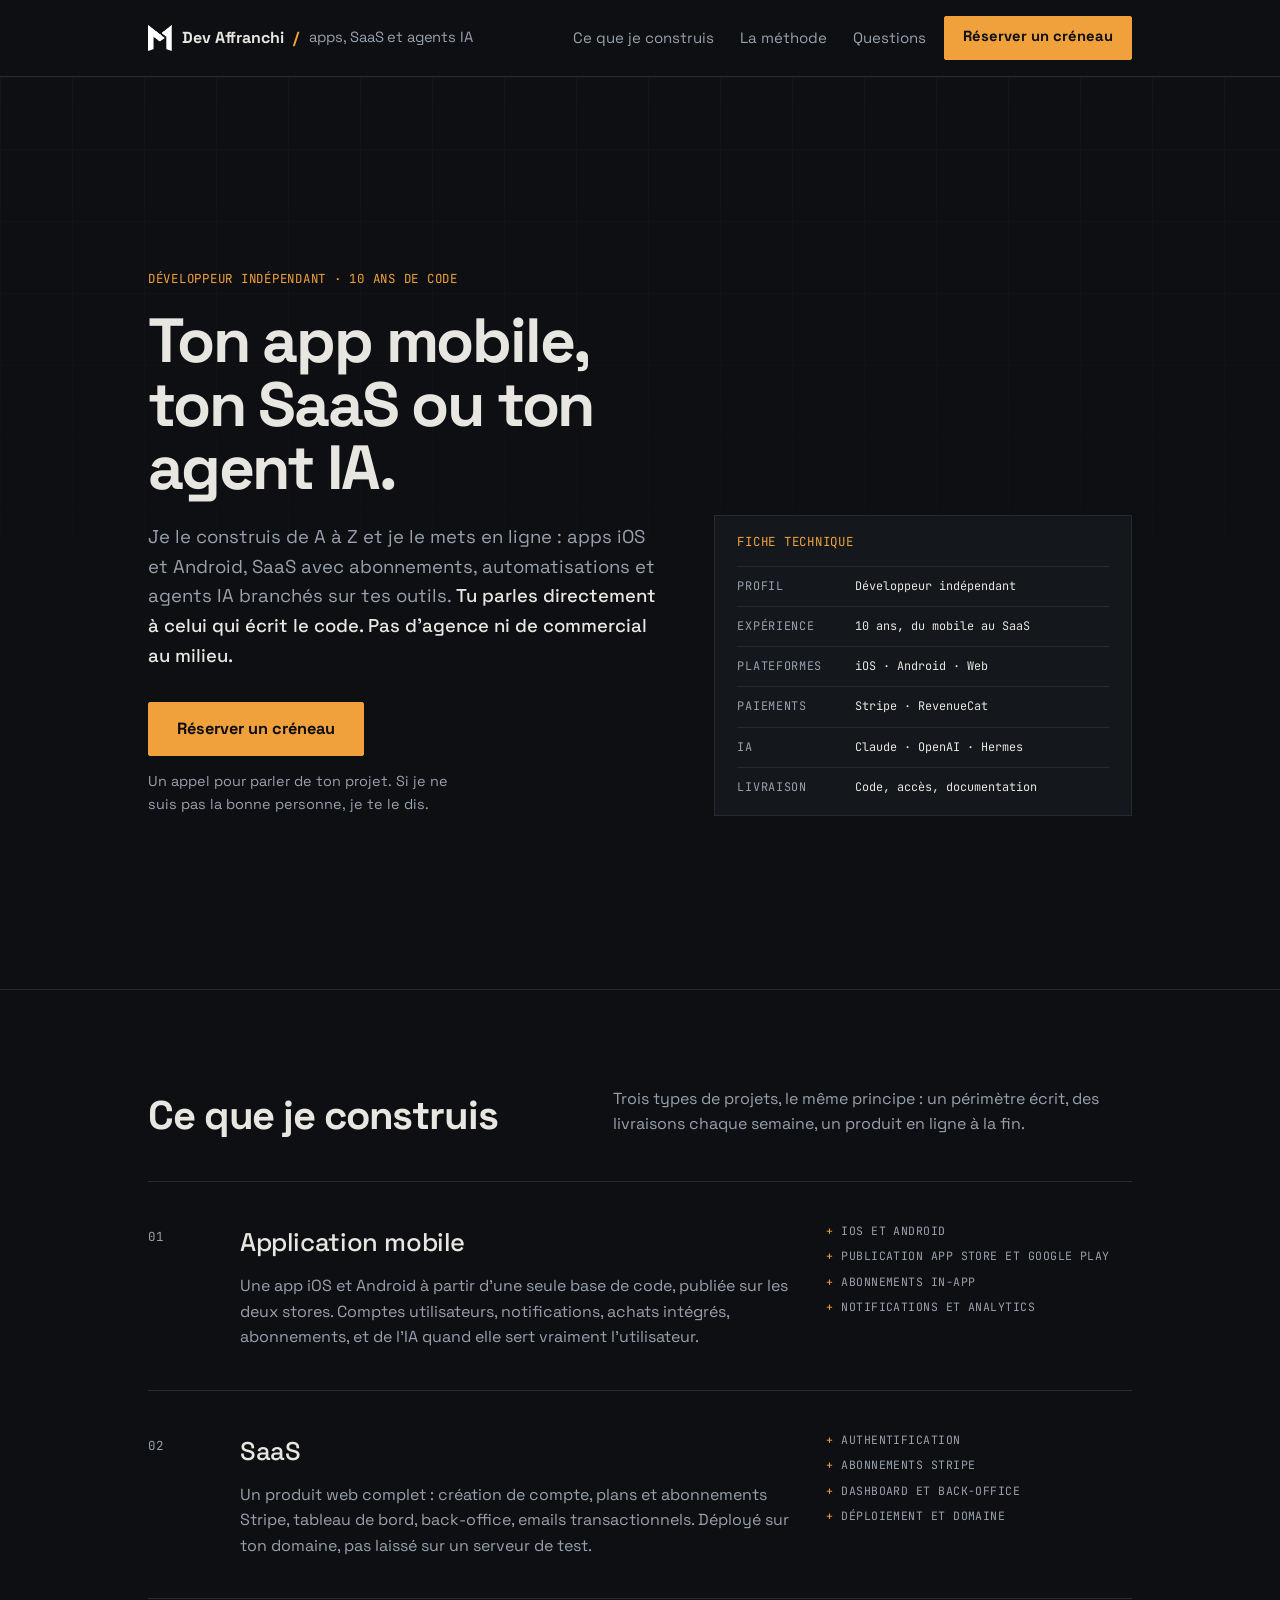
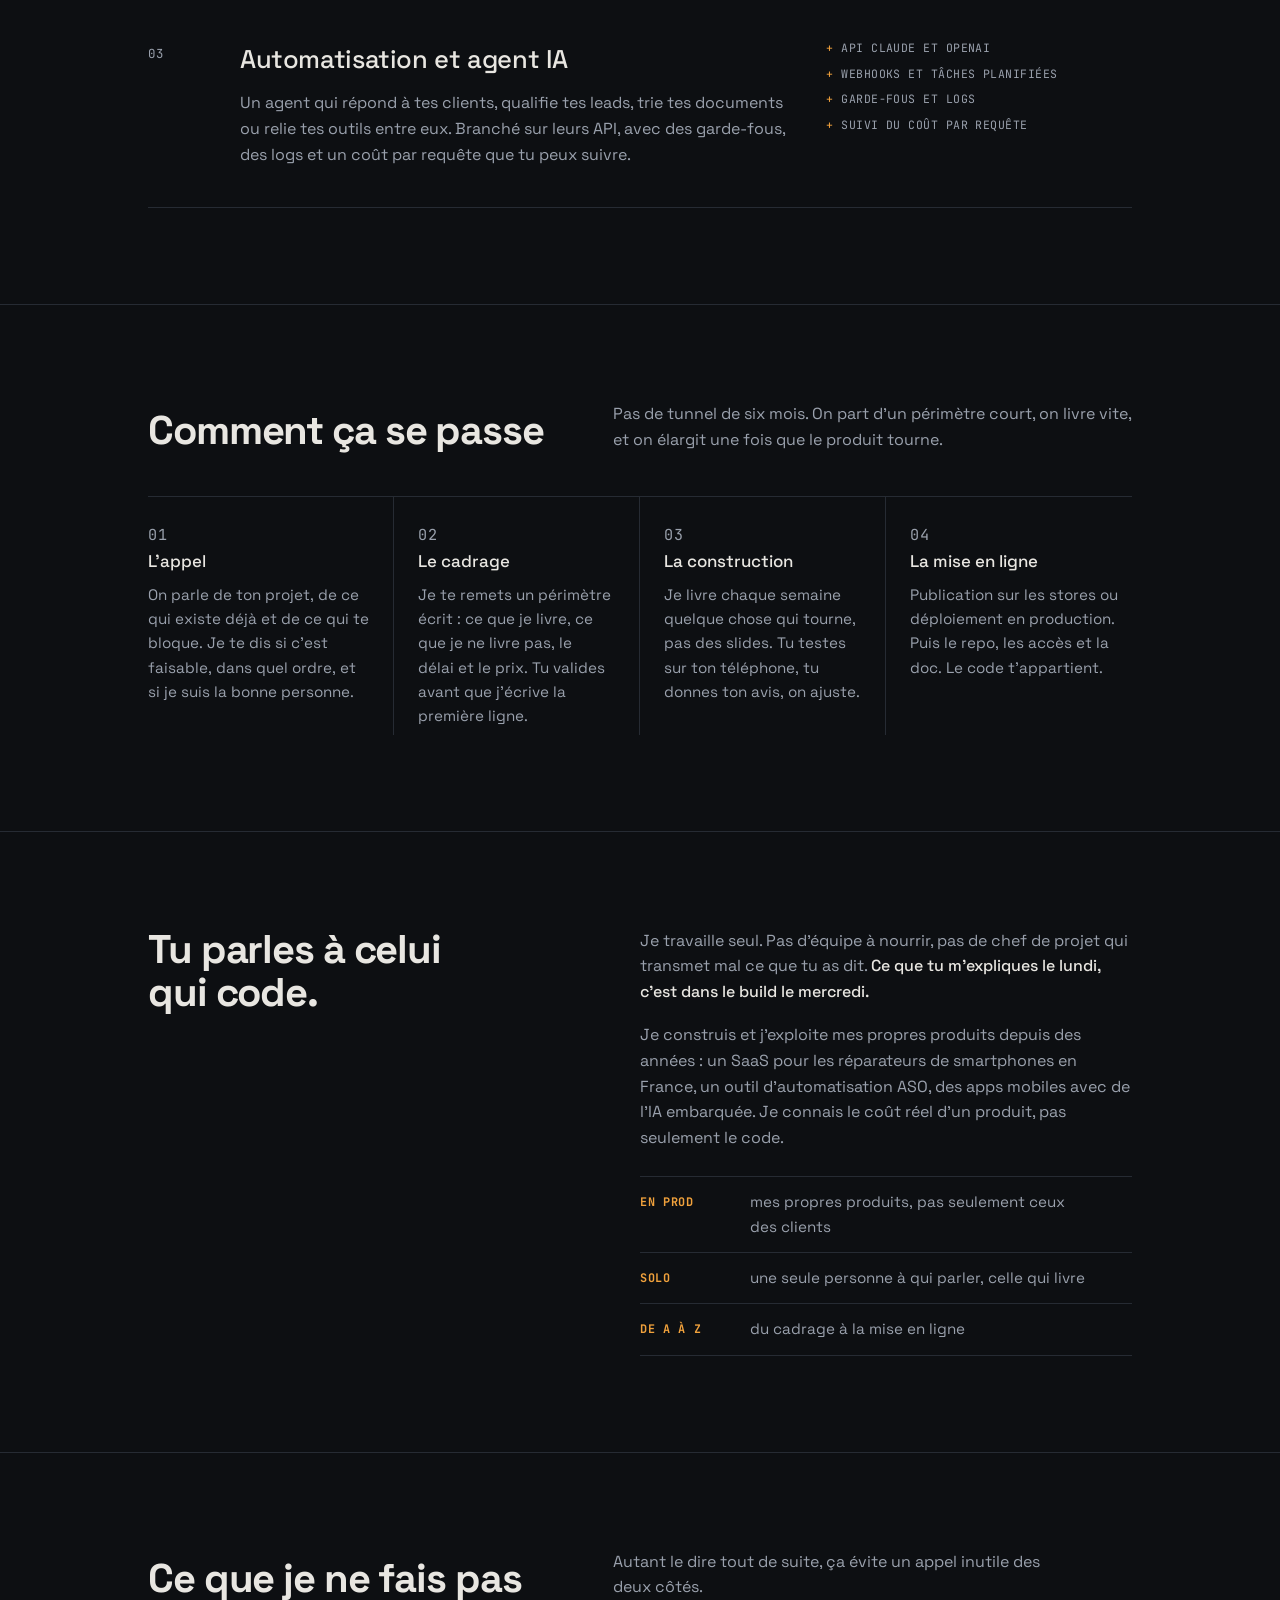
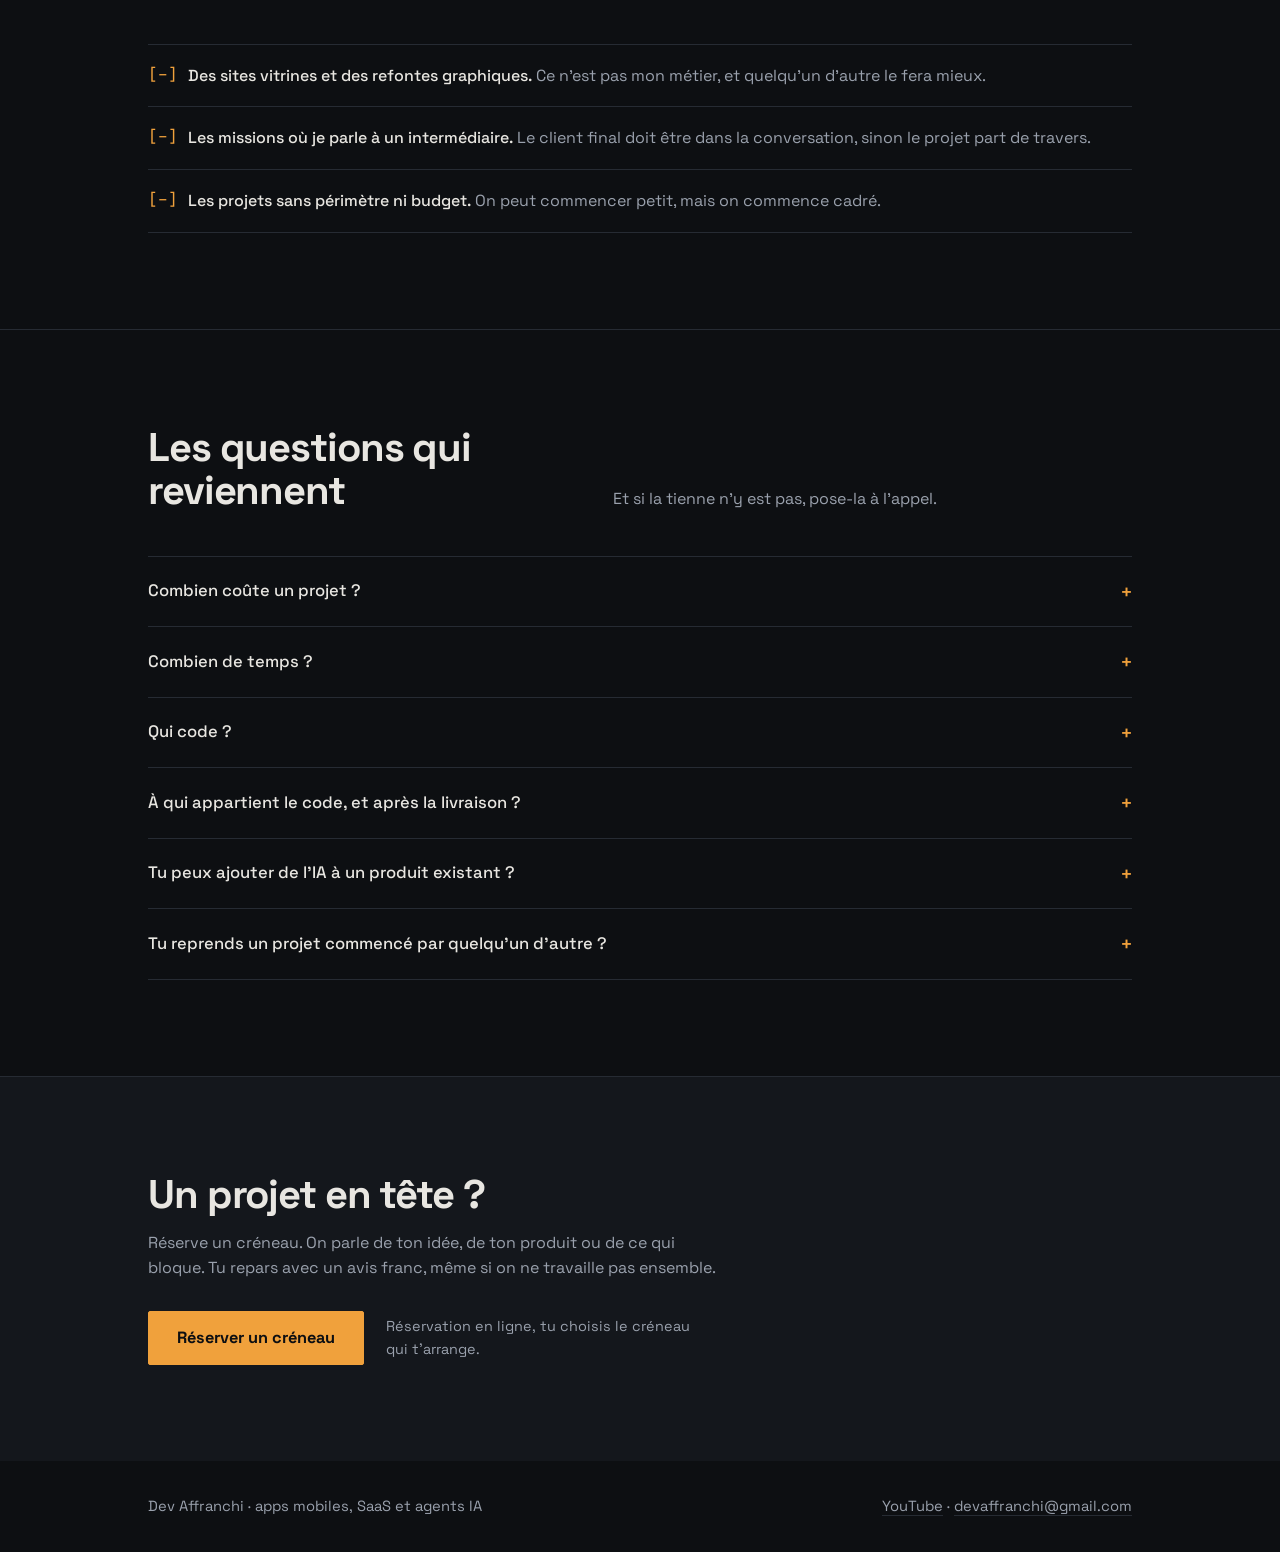
==== commit 9baef2dd: "Fiche technique : retirer la ligne Stack, ajouter Hermes dans IA" ====
--- a/index.html
+++ b/index.html
@@ -219,9 +219,8 @@
           <div class="spec-row"><dt>Profil</dt><dd>Développeur indépendant</dd></div>
           <div class="spec-row"><dt>Expérience</dt><dd>10 ans, du mobile au SaaS</dd></div>
           <div class="spec-row"><dt>Plateformes</dt><dd>iOS · Android · Web</dd></div>
-          <div class="spec-row"><dt>Stack</dt><dd>Angular · Ionic · Capacitor · Firebase</dd></div>
           <div class="spec-row"><dt>Paiements</dt><dd>Stripe · RevenueCat</dd></div>
-          <div class="spec-row"><dt>IA</dt><dd>API Claude · OpenAI</dd></div>
+          <div class="spec-row"><dt>IA</dt><dd>Claude · OpenAI · Hermes</dd></div>
           <div class="spec-row"><dt>Livraison</dt><dd>Code, accès, documentation</dd></div>
         </dl>
       </div>
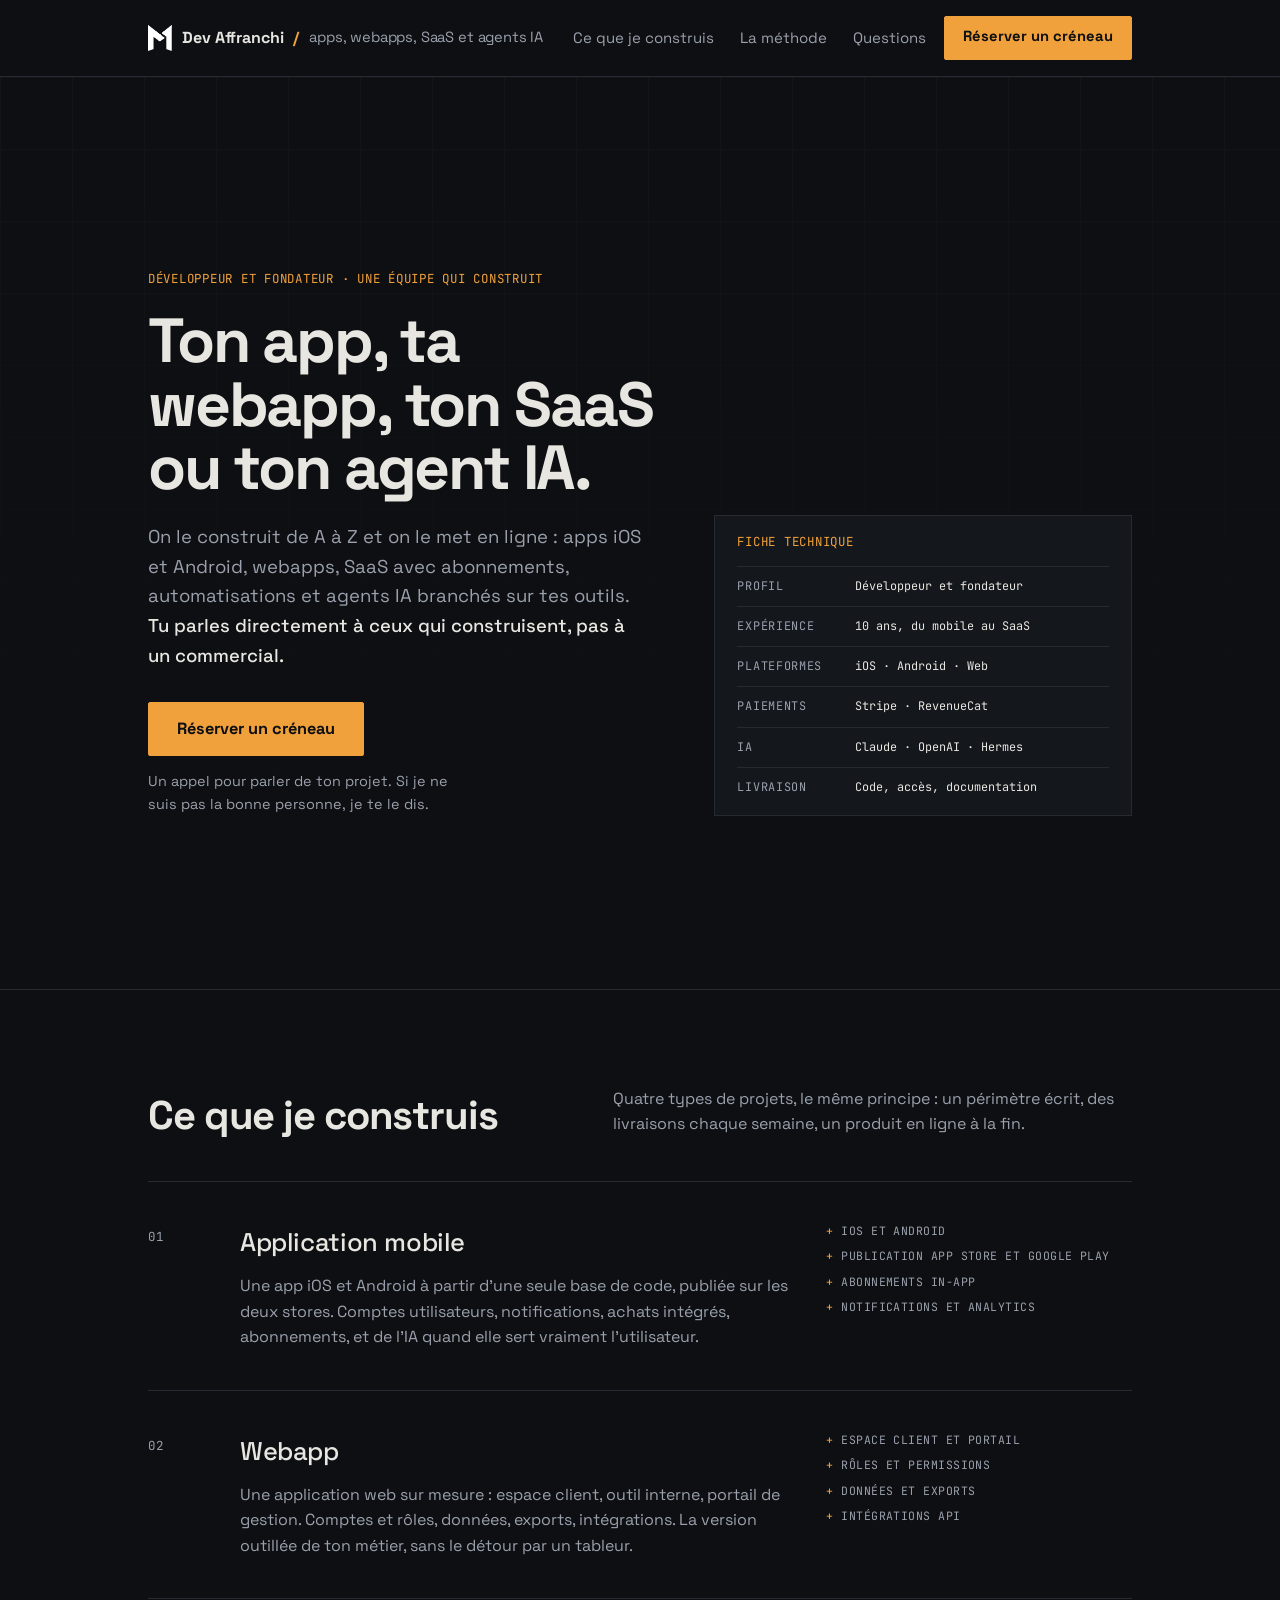
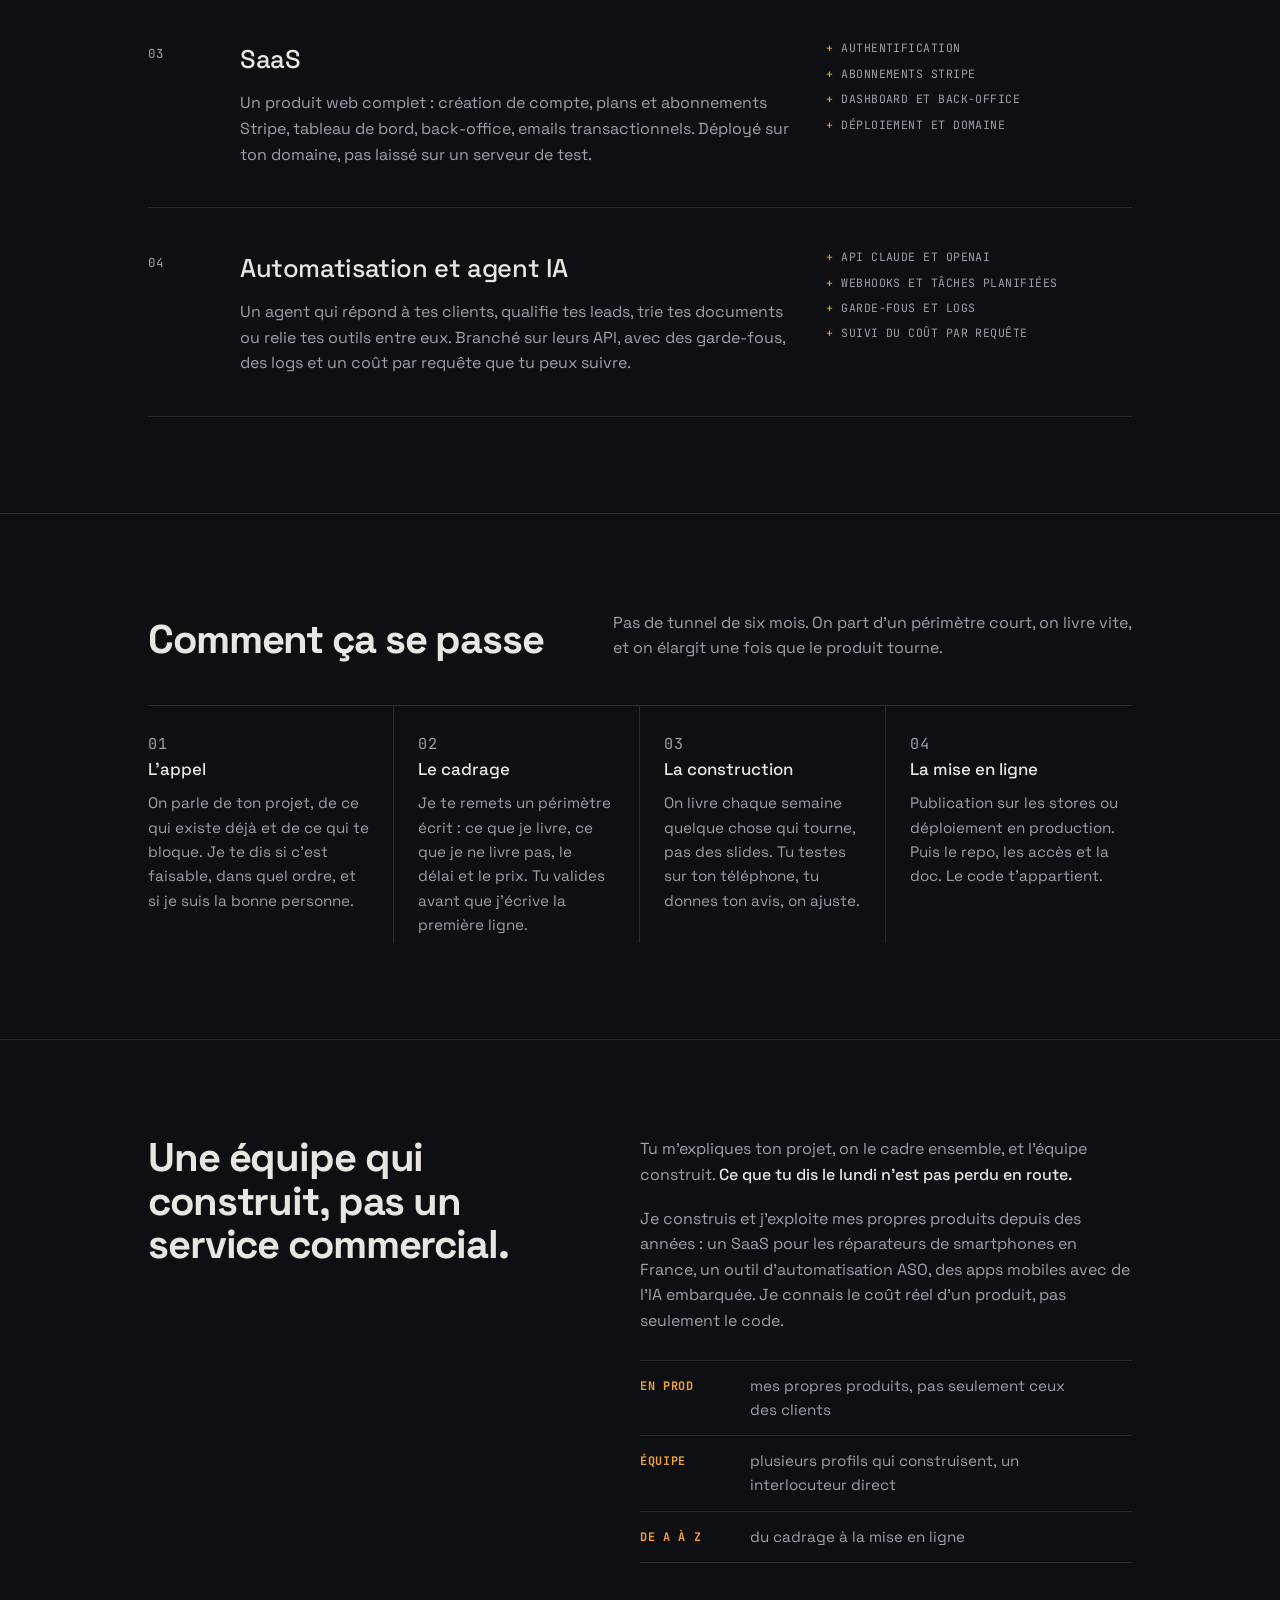
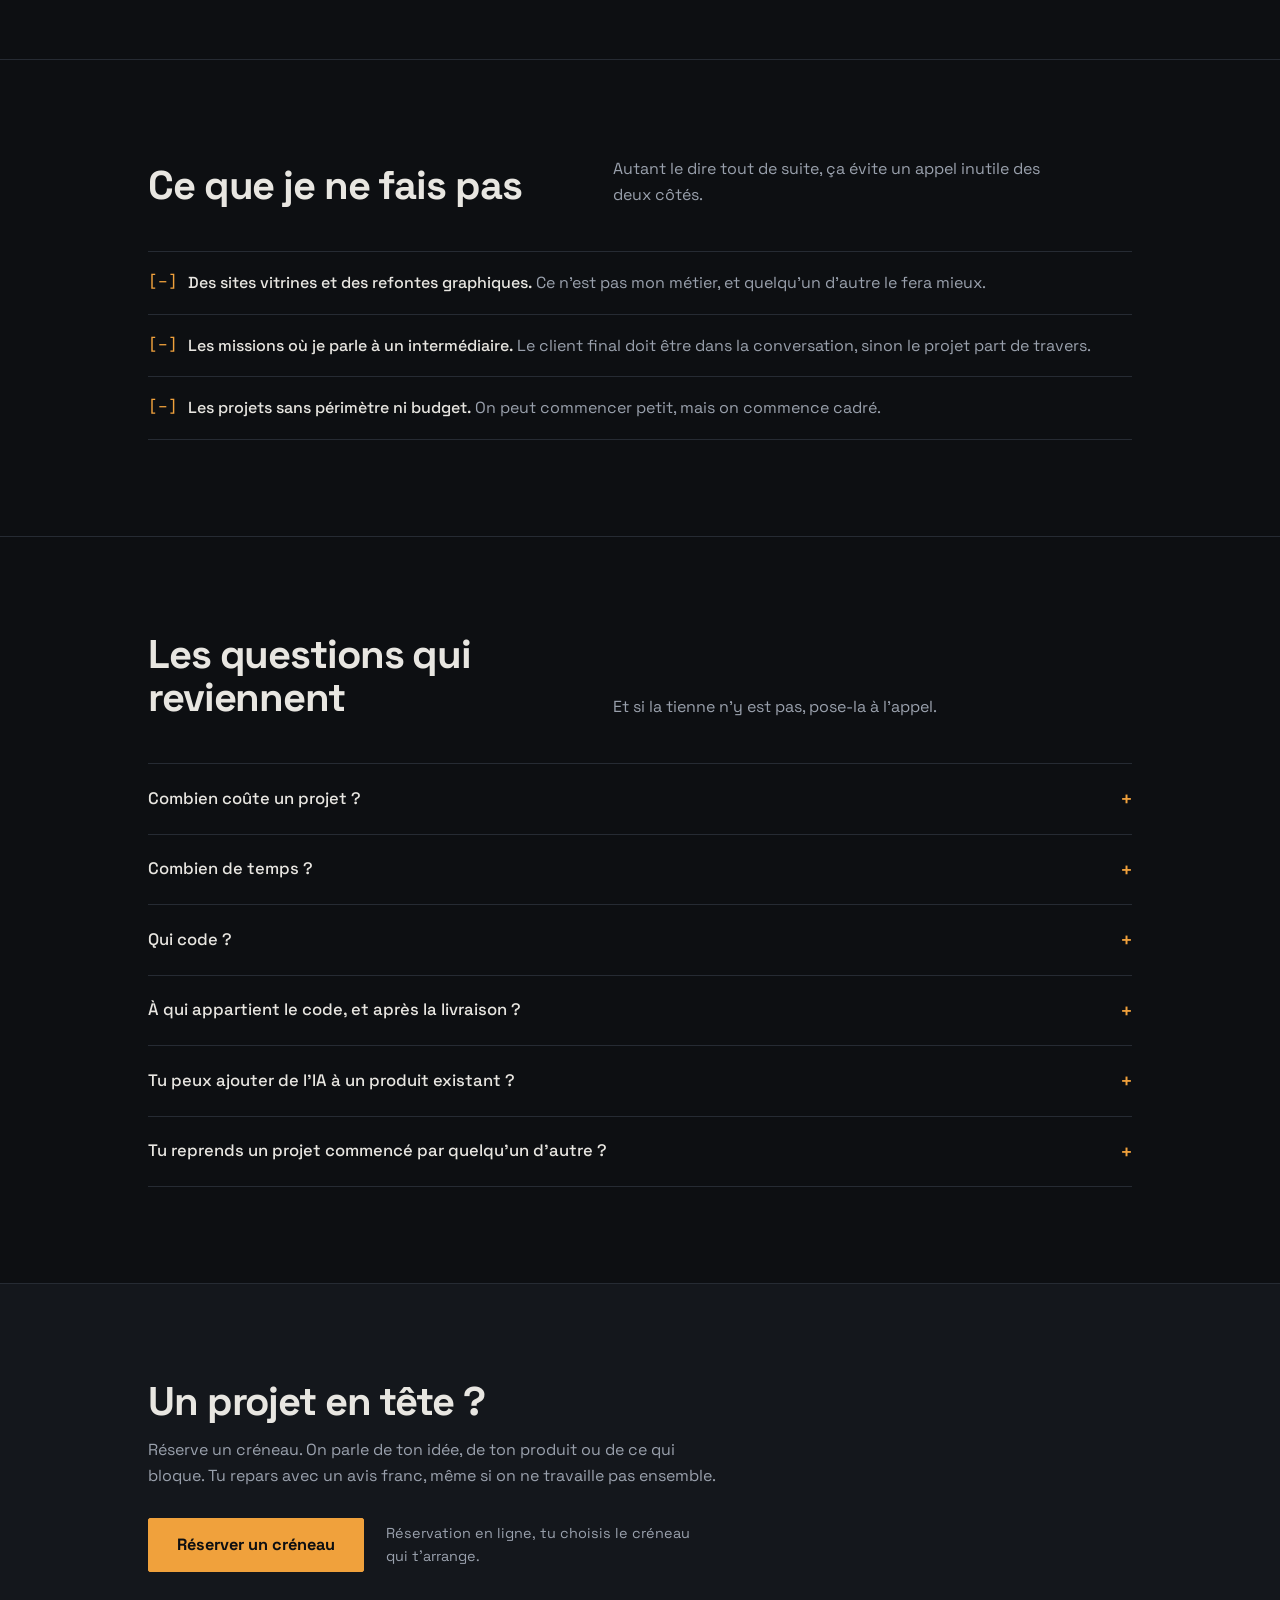
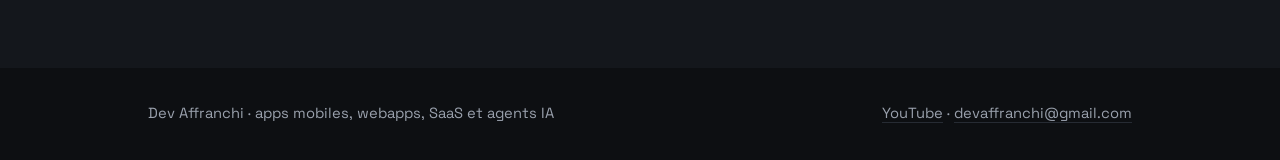
==== commit f3279fa3: "Ajouter les webapps et passer d'un positionnement solo a une equipe" ====
--- a/index.html
+++ b/index.html
@@ -3,10 +3,10 @@
 <head>
 <meta charset="utf-8">
 <meta name="viewport" content="width=device-width, initial-scale=1">
-<title>Développeur apps mobiles, SaaS et agents IA · Dev Affranchi</title>
-<meta name="description" content="Développeur indépendant, 10 ans de code. Je construis ton app mobile, ton SaaS ou ton agent IA jusqu'à la mise en ligne. Réserve un créneau pour en parler.">
-<meta property="og:title" content="Apps mobiles, SaaS et agents IA · Dev Affranchi">
-<meta property="og:description" content="Développeur indépendant, 10 ans de code. Je construis ton app, ton SaaS ou ton agent IA jusqu'à la mise en ligne. Réserve un créneau.">
+<title>Développeur apps mobiles, webapps, SaaS et agents IA · Dev Affranchi</title>
+<meta name="description" content="Développeur et fondateur, 10 ans de code. On construit ton app mobile, ta webapp, ton SaaS ou ton agent IA jusqu'à la mise en ligne. Réserve un créneau.">
+<meta property="og:title" content="Apps mobiles, webapps, SaaS et agents IA · Dev Affranchi">
+<meta property="og:description" content="Développeur et fondateur, 10 ans de code. On construit ton app, ta webapp, ton SaaS ou ton agent IA jusqu'à la mise en ligne.">
 <meta property="og:type" content="website">
 <meta name="theme-color" content="#0d0f12">
 <link rel="icon" type="image/png" href="assets/logo-favicon.png">
@@ -188,7 +188,7 @@
   <div class="wrap bar">
     <a class="brand" href="/">
       <img class="brand-logo" src="assets/logo.png" alt="">
-      Dev Affranchi <span class="slash">/</span> <span class="brand-sub">apps, SaaS et agents IA</span>
+      Dev Affranchi <span class="slash">/</span> <span class="brand-sub">apps, webapps, SaaS et agents IA</span>
     </a>
     <nav class="nav">
       <a href="#services">Ce que je construis</a>
@@ -205,9 +205,9 @@
   <div class="wrap">
     <div class="hero-grid">
       <div>
-        <p class="mono kicker">Développeur indépendant · 10 ans de code</p>
-        <h1>Ton app mobile, ton SaaS ou ton agent IA.</h1>
-        <p class="lede">Je le construis de A à Z et je le mets en ligne : apps iOS et Android, SaaS avec abonnements, automatisations et agents IA branchés sur tes outils. <strong>Tu parles directement à celui qui écrit le code. Pas d'agence ni de commercial au milieu.</strong></p>
+        <p class="mono kicker">Développeur et fondateur · une équipe qui construit</p>
+        <h1>Ton app, ta webapp, ton SaaS ou ton agent IA.</h1>
+        <p class="lede">On le construit de A à Z et on le met en ligne : apps iOS et Android, webapps, SaaS avec abonnements, automatisations et agents IA branchés sur tes outils. <strong>Tu parles directement à ceux qui construisent, pas à un commercial.</strong></p>
         <div class="cta-row">
           <a class="btn" href="https://tidycal.com/dha/ia" target="_blank" rel="noopener">Réserver un créneau</a>
           <div class="btn-note">Un appel pour parler de ton projet. Si je ne suis pas la bonne personne, je te le dis.</div>
@@ -216,7 +216,7 @@
       <div class="spec-card">
         <div class="spec-title mono">Fiche technique</div>
         <dl>
-          <div class="spec-row"><dt>Profil</dt><dd>Développeur indépendant</dd></div>
+          <div class="spec-row"><dt>Profil</dt><dd>Développeur et fondateur</dd></div>
           <div class="spec-row"><dt>Expérience</dt><dd>10 ans, du mobile au SaaS</dd></div>
           <div class="spec-row"><dt>Plateformes</dt><dd>iOS · Android · Web</dd></div>
           <div class="spec-row"><dt>Paiements</dt><dd>Stripe · RevenueCat</dd></div>
@@ -232,7 +232,7 @@
   <div class="wrap">
     <div class="section-head">
       <h2>Ce que je construis</h2>
-      <p class="sub">Trois types de projets, le même principe : un périmètre écrit, des livraisons chaque semaine, un produit en ligne à la fin.</p>
+      <p class="sub">Quatre types de projets, le même principe : un périmètre écrit, des livraisons chaque semaine, un produit en ligne à la fin.</p>
     </div>
     <div class="svc">
       <div class="svc-row">
@@ -251,6 +251,19 @@
       <div class="svc-row">
         <p class="svc-num mono">02</p>
         <div>
+          <h3>Webapp</h3>
+          <p>Une application web sur mesure : espace client, outil interne, portail de gestion. Comptes et rôles, données, exports, intégrations. La version outillée de ton métier, sans le détour par un tableur.</p>
+        </div>
+        <ul class="svc-tags">
+          <li>Espace client et portail</li>
+          <li>Rôles et permissions</li>
+          <li>Données et exports</li>
+          <li>Intégrations API</li>
+        </ul>
+      </div>
+      <div class="svc-row">
+        <p class="svc-num mono">03</p>
+        <div>
           <h3>SaaS</h3>
           <p>Un produit web complet : création de compte, plans et abonnements Stripe, tableau de bord, back-office, emails transactionnels. Déployé sur ton domaine, pas laissé sur un serveur de test.</p>
         </div>
@@ -262,7 +275,7 @@
         </ul>
       </div>
       <div class="svc-row">
-        <p class="svc-num mono">03</p>
+        <p class="svc-num mono">04</p>
         <div>
           <h3>Automatisation et agent IA</h3>
           <p>Un agent qui répond à tes clients, qualifie tes leads, trie tes documents ou relie tes outils entre eux. Branché sur leurs API, avec des garde-fous, des logs et un coût par requête que tu peux suivre.</p>
@@ -298,7 +311,7 @@
       <div class="step">
         <p class="step-num mono">03</p>
         <h3>La construction</h3>
-        <p>Je livre chaque semaine quelque chose qui tourne, pas des slides. Tu testes sur ton téléphone, tu donnes ton avis, on ajuste.</p>
+        <p>On livre chaque semaine quelque chose qui tourne, pas des slides. Tu testes sur ton téléphone, tu donnes ton avis, on ajuste.</p>
       </div>
       <div class="step">
         <p class="step-num mono">04</p>
@@ -312,14 +325,14 @@
 <section>
   <div class="wrap proof">
     <div>
-      <h2>Tu parles à celui qui code.</h2>
+      <h2>Une équipe qui construit, pas un service commercial.</h2>
     </div>
     <div>
-      <p>Je travaille seul. Pas d'équipe à nourrir, pas de chef de projet qui transmet mal ce que tu as dit. <strong>Ce que tu m'expliques le lundi, c'est dans le build le mercredi.</strong></p>
+      <p>Tu m'expliques ton projet, on le cadre ensemble, et l'équipe construit. <strong>Ce que tu dis le lundi n'est pas perdu en route.</strong></p>
       <p>Je construis et j'exploite mes propres produits depuis des années : un SaaS pour les réparateurs de smartphones en France, un outil d'automatisation ASO, des apps mobiles avec de l'IA embarquée. Je connais le coût réel d'un produit, pas seulement le code.</p>
       <div class="facts">
         <div class="fact"><b>En prod</b><span>mes propres produits, pas seulement ceux des clients</span></div>
-        <div class="fact"><b>Solo</b><span>une seule personne à qui parler, celle qui livre</span></div>
+        <div class="fact"><b>Équipe</b><span>plusieurs profils qui construisent, un interlocuteur direct</span></div>
         <div class="fact"><b>De A à Z</b><span>du cadrage à la mise en ligne</span></div>
       </div>
     </div>
@@ -356,7 +369,7 @@
     </details>
     <details>
       <summary>Qui code ?</summary>
-      <p>Moi. Je peux travailler avec un designer pour l'interface, mais le code et les décisions techniques sont les miens.</p>
+      <p>Une équipe de développement, que je pilote. Je reste ton interlocuteur pour le cadrage et les décisions techniques. Tu ne passes pas par un commercial.</p>
     </details>
     <details>
       <summary>À qui appartient le code, et après la livraison ?</summary>
@@ -388,7 +401,7 @@
 
 <footer>
   <div class="wrap foot">
-    <div>Dev Affranchi · apps mobiles, SaaS et agents IA</div>
+    <div>Dev Affranchi · apps mobiles, webapps, SaaS et agents IA</div>
     <div><a href="https://www.youtube.com/@devaffranchi">YouTube</a> · <a href="mailto:devaffranchi@gmail.com">devaffranchi@gmail.com</a></div>
   </div>
 </footer>
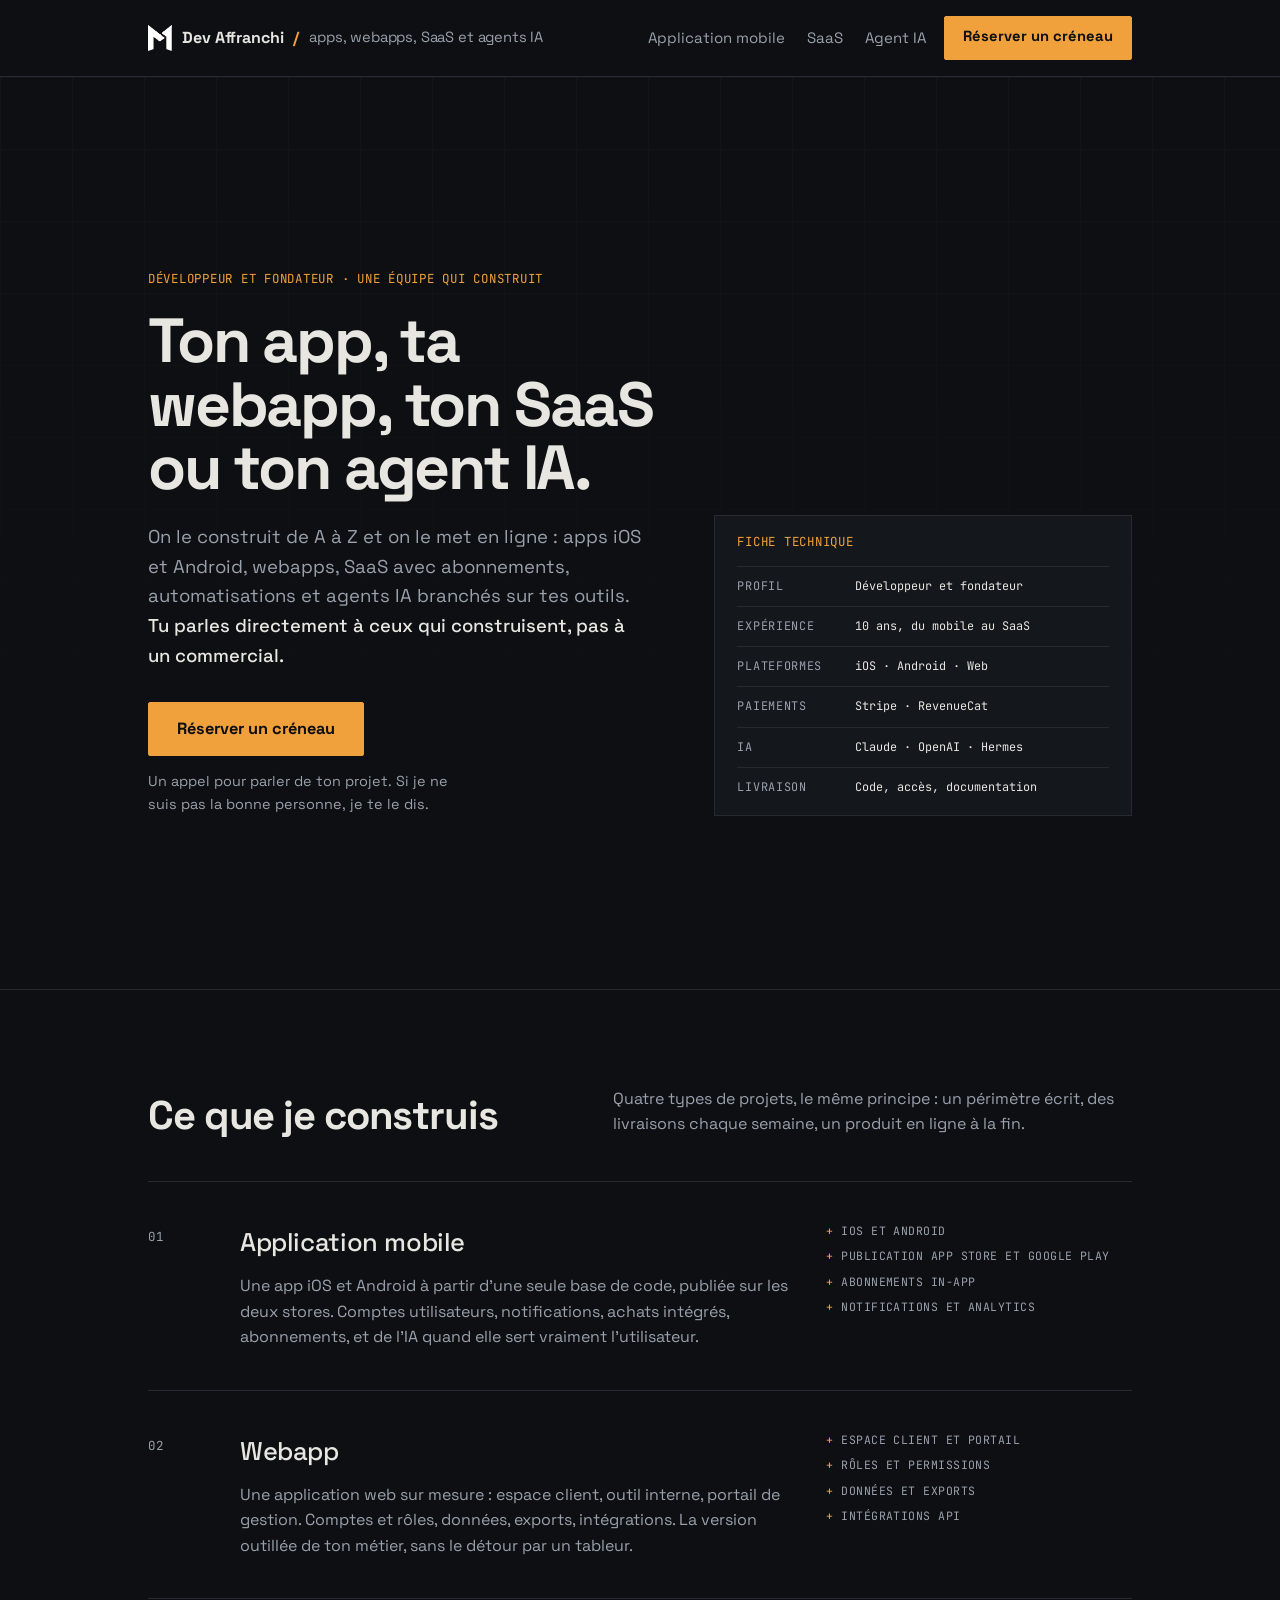
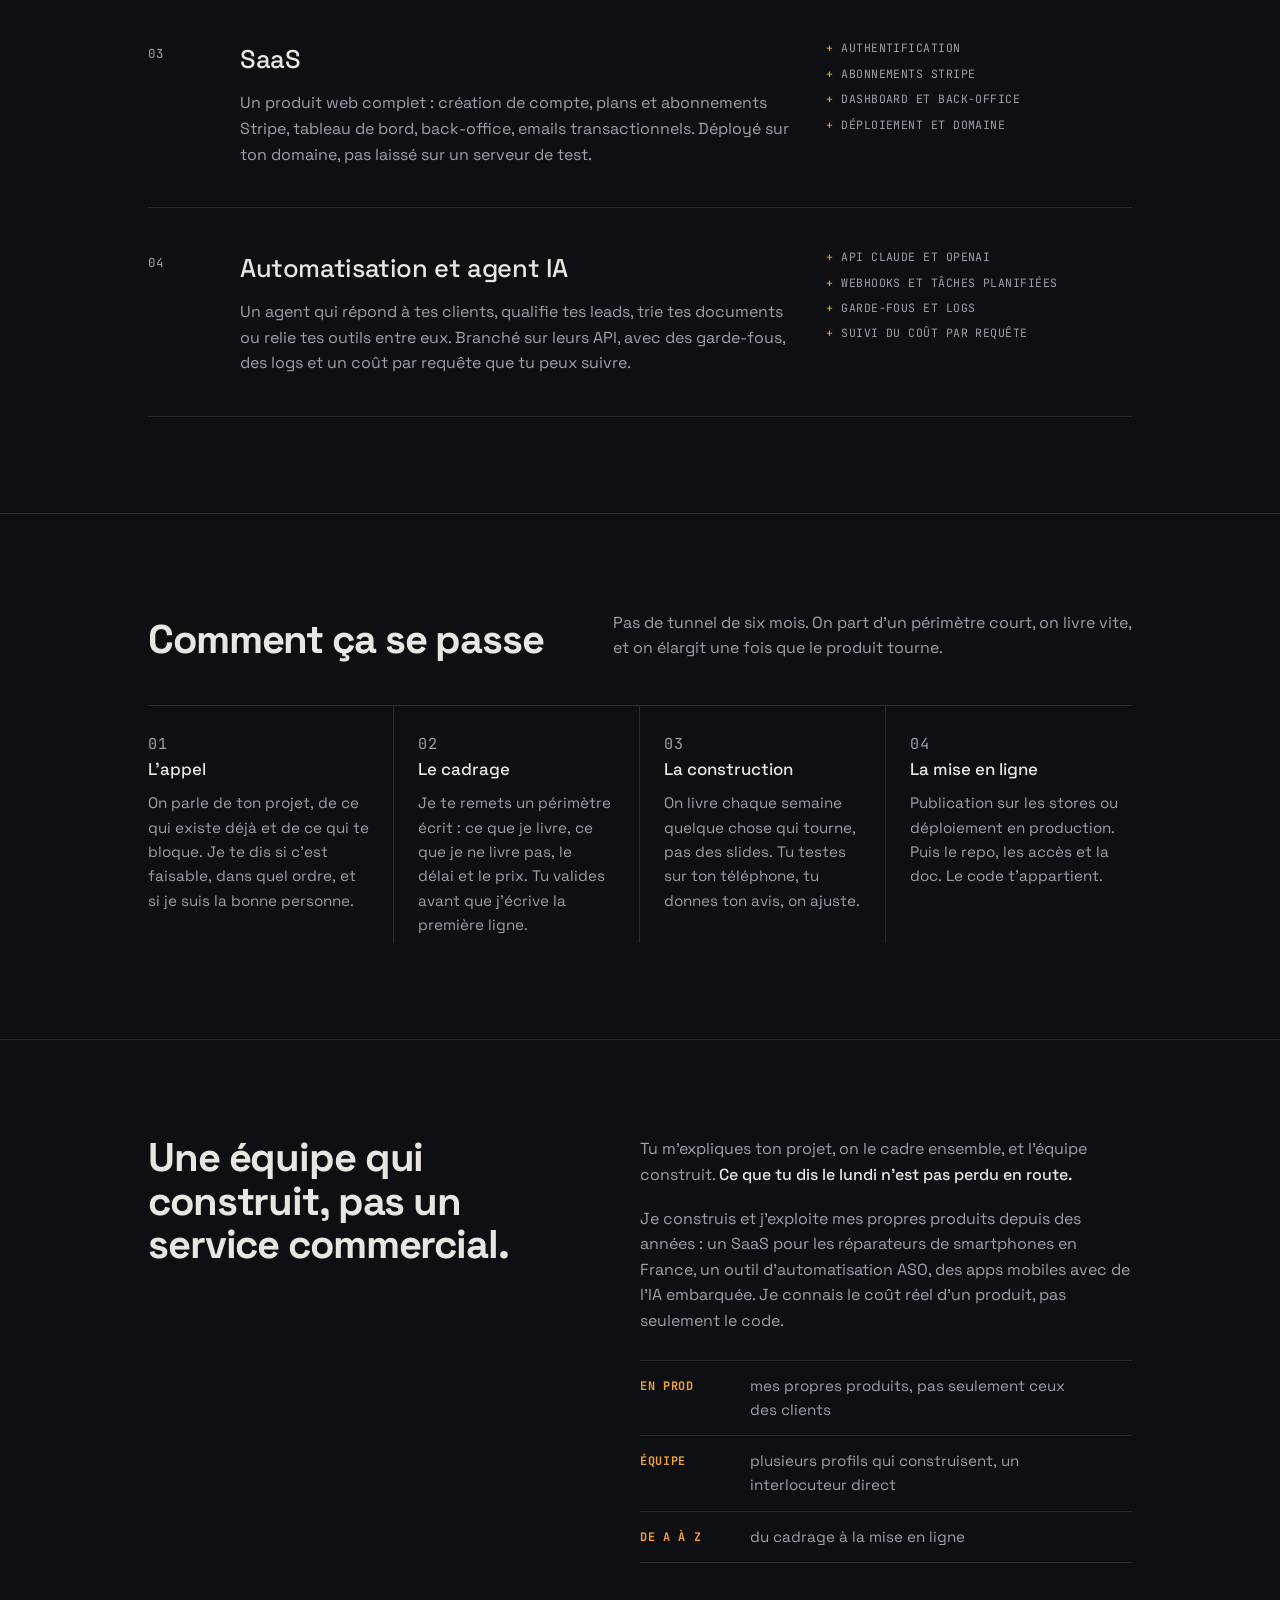
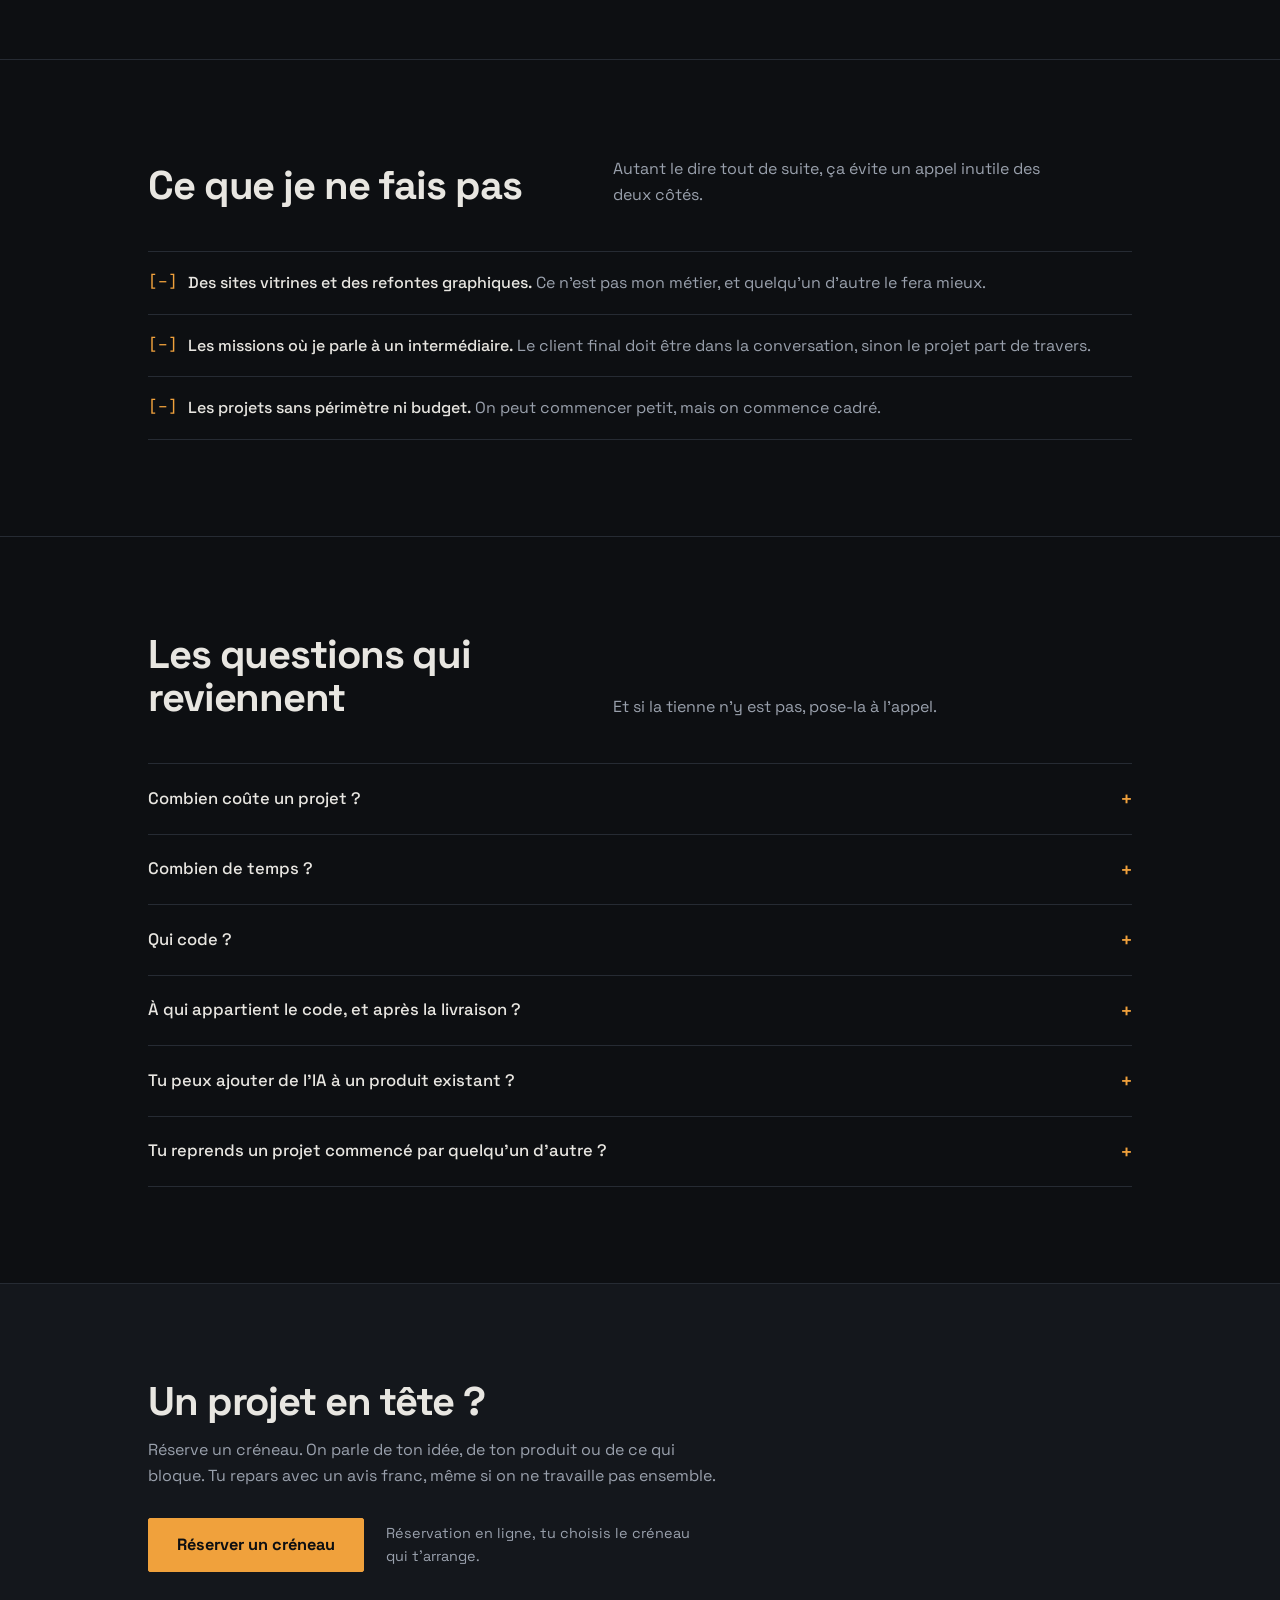
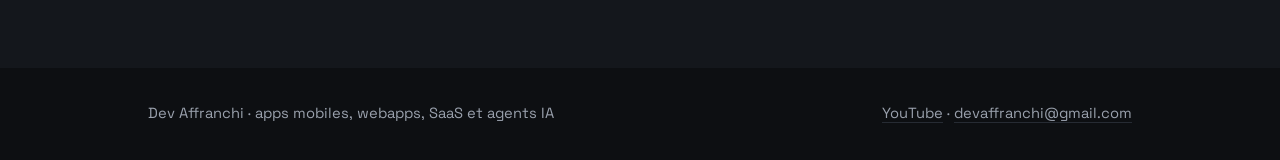
==== commit 7c2899d8: "Ajouter les pages services application mobile, SaaS et agent IA avec navbar commune" ====
--- a/index.html
+++ b/index.html
@@ -52,10 +52,12 @@
 .brand .slash{color:var(--accent)}
 .brand-sub{color:var(--muted);font-weight:400;font-size:.92rem;display:none}
 @media(min-width:640px){.brand-sub{display:inline}}
-.nav{display:none;gap:26px;margin-left:auto}
-@media(min-width:900px){.nav{display:flex}}
-.nav a{text-decoration:none;color:var(--muted);font-size:.94rem}
+.nav{display:flex;flex-wrap:wrap;gap:10px 22px;order:3;width:100%;padding-top:12px;border-top:1px solid var(--line)}
+@media(min-width:900px){.nav{order:0;width:auto;margin-left:auto;padding-top:0;border-top:none}}
+.nav a{position:relative;text-decoration:none;color:var(--muted);font-size:.94rem;padding:2px 0;white-space:nowrap}
 .nav a:hover{color:var(--text)}
+.nav a[aria-current="page"]{color:var(--text)}
+.nav a[aria-current="page"]::after{content:"";position:absolute;left:0;right:0;bottom:-3px;height:1px;background:var(--accent)}
 .bar .btn--sm{display:none}
 @media(min-width:560px){.bar .btn--sm{display:inline-block}}
 
@@ -190,10 +192,10 @@
       <img class="brand-logo" src="assets/logo.png" alt="">
       Dev Affranchi <span class="slash">/</span> <span class="brand-sub">apps, webapps, SaaS et agents IA</span>
     </a>
-    <nav class="nav">
-      <a href="#services">Ce que je construis</a>
-      <a href="#methode">La méthode</a>
-      <a href="#faq">Questions</a>
+    <nav class="nav" aria-label="Services">
+      <a href="application-mobile.html">Application mobile</a>
+      <a href="saas.html">SaaS</a>
+      <a href="agent-ia.html">Agent IA</a>
     </nav>
     <a class="btn btn--sm" href="https://tidycal.com/dha/ia" target="_blank" rel="noopener">Réserver un créneau</a>
   </div>
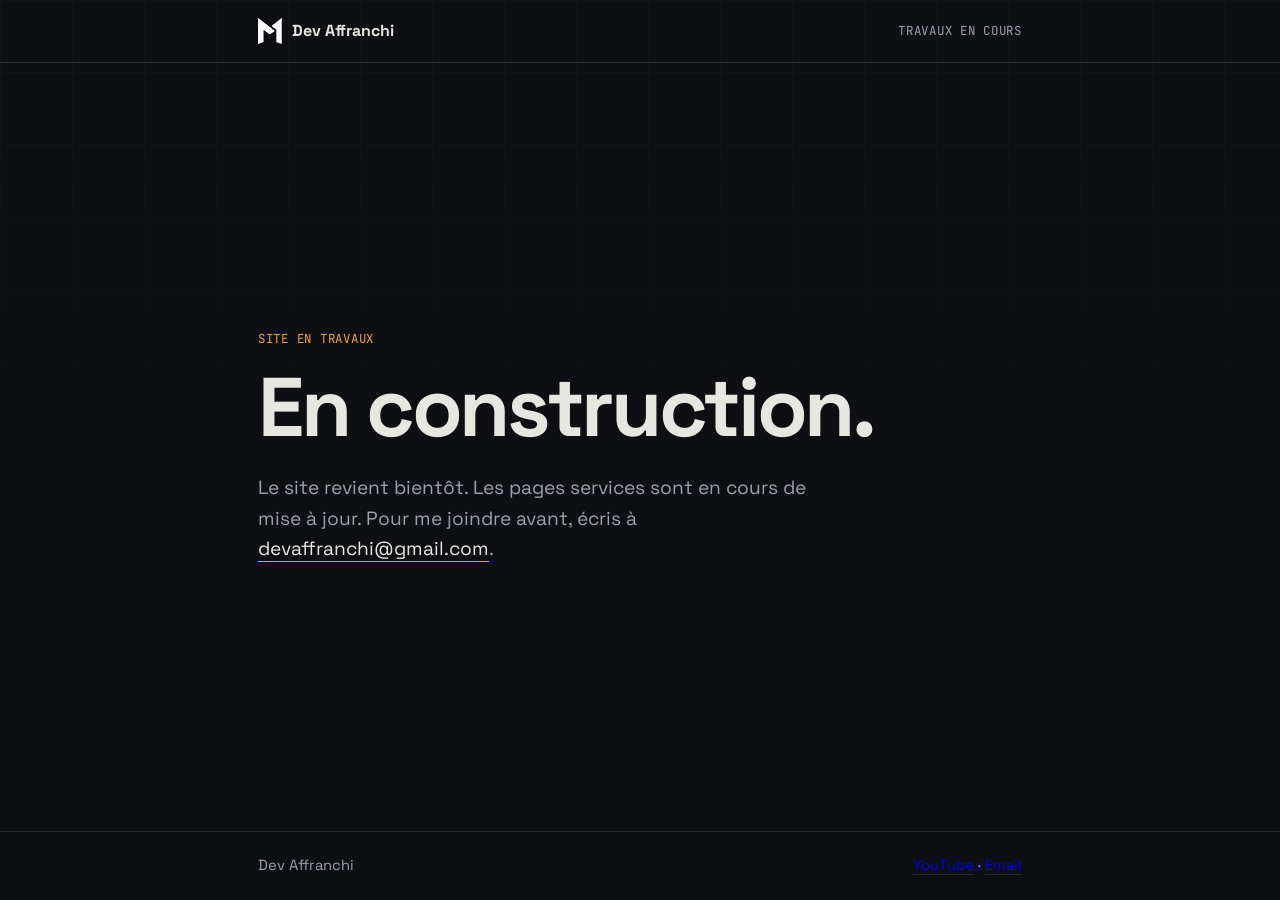
==== commit f22c7816: "Afficher une page En construction sur tout le site" ====
--- a/index.html
+++ b/index.html
@@ -3,11 +3,9 @@
 <head>
 <meta charset="utf-8">
 <meta name="viewport" content="width=device-width, initial-scale=1">
-<title>Développeur apps mobiles, webapps, SaaS et agents IA · Dev Affranchi</title>
-<meta name="description" content="Développeur et fondateur, 10 ans de code. On construit ton app mobile, ta webapp, ton SaaS ou ton agent IA jusqu'à la mise en ligne. Réserve un créneau.">
-<meta property="og:title" content="Apps mobiles, webapps, SaaS et agents IA · Dev Affranchi">
-<meta property="og:description" content="Développeur et fondateur, 10 ans de code. On construit ton app, ta webapp, ton SaaS ou ton agent IA jusqu'à la mise en ligne.">
-<meta property="og:type" content="website">
+<title>En construction · Dev Affranchi</title>
+<meta name="description" content="Le site Dev Affranchi est en construction. Les pages services reviennent bientôt.">
+<meta name="robots" content="noindex,nofollow">
 <meta name="theme-color" content="#0d0f12">
 <link rel="icon" type="image/png" href="assets/logo-favicon.png">
 <link rel="preconnect" href="https://fonts.googleapis.com">
@@ -16,21 +14,19 @@
 <style>
 :root{
   --ink:#0d0f12;
-  --ink-2:#14171c;
-  --ink-3:#1b1f26;
   --line:#262b33;
   --text:#e8e6e1;
   --muted:#9aa1ad;
   --accent:#f0a13c;
-  --accent-soft:rgba(240,161,60,.10);
-  --accent-ink:#0d0f12;
-  --maxw:1080px;
   --pad:clamp(20px,5vw,48px);
 }
 *{box-sizing:border-box}
-html{-webkit-text-size-adjust:100%;scroll-behavior:smooth}
+html{-webkit-text-size-adjust:100%}
 body{
   margin:0;
+  min-height:100vh;
+  display:flex;
+  flex-direction:column;
   background:var(--ink);
   color:var(--text);
   font-family:"Space Grotesk",system-ui,-apple-system,sans-serif;
@@ -38,150 +34,45 @@
   line-height:1.6;
   text-wrap:pretty;
   -webkit-font-smoothing:antialiased;
+  overflow-x:hidden;
 }
-a{color:inherit}
-.wrap{max-width:var(--maxw);margin:0 auto;padding-left:var(--pad);padding-right:var(--pad)}
-.mono{font-family:"JetBrains Mono",ui-monospace,monospace;font-size:.78rem;letter-spacing:.06em;text-transform:uppercase}
-section[id]{scroll-margin-top:24px}
-
-/* header */
-header{border-bottom:1px solid var(--line);background:var(--ink)}
-.bar{display:flex;align-items:center;justify-content:space-between;gap:18px;padding-top:16px;padding-bottom:16px;flex-wrap:wrap}
-.brand{font-weight:700;letter-spacing:-.01em;display:flex;align-items:center;gap:10px;text-decoration:none}
-.brand-logo{height:26px;width:auto;display:block}
-.brand .slash{color:var(--accent)}
-.brand-sub{color:var(--muted);font-weight:400;font-size:.92rem;display:none}
-@media(min-width:640px){.brand-sub{display:inline}}
-.nav{display:flex;flex-wrap:wrap;gap:10px 22px;order:3;width:100%;padding-top:12px;border-top:1px solid var(--line)}
-@media(min-width:900px){.nav{order:0;width:auto;margin-left:auto;padding-top:0;border-top:none}}
-.nav a{position:relative;text-decoration:none;color:var(--muted);font-size:.94rem;padding:2px 0;white-space:nowrap}
-.nav a:hover{color:var(--text)}
-.nav a[aria-current="page"]{color:var(--text)}
-.nav a[aria-current="page"]::after{content:"";position:absolute;left:0;right:0;bottom:-3px;height:1px;background:var(--accent)}
-.bar .btn--sm{display:none}
-@media(min-width:560px){.bar .btn--sm{display:inline-block}}
-
-/* buttons */
-.btn{
-  display:inline-block;
-  background:var(--accent);
-  color:var(--accent-ink);
-  font-weight:700;
-  font-size:1.02rem;
-  line-height:1.2;
-  text-decoration:none;
-  padding:16px 28px;
-  border-radius:2px;
-  border:1px solid var(--accent);
-  transition:transform .12s ease,background .12s ease;
-  min-height:44px;
-}
-.btn:hover{background:#ffb857;transform:translateY(-1px)}
-.btn:focus-visible{outline:2px solid var(--text);outline-offset:3px}
-.btn--sm{padding:11px 18px;font-size:.92rem}
-.btn-note{color:var(--muted);font-size:.9rem;max-width:36ch}
-.cta-row{display:flex;flex-wrap:wrap;align-items:center;gap:14px 22px}
-
-/* hero */
-.hero{position:relative;border-bottom:1px solid var(--line);overflow:hidden}
-.hero::before{
-  content:"";position:absolute;inset:0;
+body::before{
+  content:"";position:fixed;inset:0;
   background-image:linear-gradient(var(--line) 1px,transparent 1px),linear-gradient(90deg,var(--line) 1px,transparent 1px);
   background-size:72px 72px;opacity:.22;pointer-events:none;
-  -webkit-mask-image:linear-gradient(to bottom,#000 0%,transparent 78%);
-  mask-image:linear-gradient(to bottom,#000 0%,transparent 78%);
+  -webkit-mask-image:linear-gradient(to bottom,#000 0%,transparent 85%);
+  mask-image:linear-gradient(to bottom,#000 0%,transparent 85%);
 }
-.hero .wrap{position:relative;z-index:1;padding-top:clamp(56px,8vw,96px);padding-bottom:clamp(48px,6vw,80px)}
-.hero-grid{display:grid;gap:44px}
-@media(min-width:900px){.hero-grid{grid-template-columns:minmax(0,1.1fr) minmax(0,.9fr);gap:56px;align-items:end}}
-.kicker{color:var(--accent);margin:0 0 20px}
+.wrap{width:100%;max-width:860px;margin:0 auto;padding-left:var(--pad);padding-right:var(--pad);position:relative;z-index:1}
+.mono{font-family:"JetBrains Mono",ui-monospace,monospace;font-size:.78rem;letter-spacing:.06em;text-transform:uppercase}
+
+header{border-bottom:1px solid var(--line);position:relative;z-index:1}
+.bar{display:flex;align-items:center;justify-content:space-between;gap:16px;padding-top:18px;padding-bottom:18px}
+.brand{display:flex;align-items:center;gap:10px;font-weight:700;letter-spacing:-.01em;text-decoration:none;color:inherit}
+.brand-logo{height:26px;width:auto;display:block}
+.bar .mono{color:var(--muted)}
+
+main{flex:1;display:flex;align-items:center;padding-top:clamp(48px,10vh,96px);padding-bottom:clamp(48px,10vh,96px)}
+.kicker{color:var(--accent);margin:0 0 18px}
 h1{
-  font-size:clamp(2.35rem,5.8vw,3.9rem);
-  line-height:1.02;
-  letter-spacing:-.035em;
+  font-size:clamp(2.8rem,9vw,5.2rem);
+  line-height:.98;
+  letter-spacing:-.04em;
   font-weight:700;
-  margin:0 0 22px;
-  max-width:20ch;
+  margin:0 0 24px;
+  max-width:15ch;
 }
-.lede{font-size:clamp(1.02rem,1.5vw,1.16rem);color:var(--muted);max-width:54ch;margin:0 0 32px}
-.lede strong{color:var(--text);font-weight:500}
+.lede{color:var(--muted);font-size:clamp(1.05rem,1.6vw,1.2rem);max-width:48ch;margin:0}
+.lede a{color:var(--text);text-decoration:none;border-bottom:1px solid var(--accent)}
+.lede a:hover{color:var(--accent)}
+.lede a:focus-visible{outline:2px solid var(--accent);outline-offset:3px}
 
-/* fiche technique */
-.spec-card{background:var(--ink-2);border:1px solid var(--line);padding:0 22px 8px;margin:0}
-.spec-title{color:var(--accent);padding:16px 0 14px;border-bottom:1px solid var(--line)}
-.spec-card dl{margin:0}
-.spec-row{display:grid;grid-template-columns:104px minmax(0,1fr);gap:14px;padding:11px 0;border-bottom:1px solid var(--line);font-family:"JetBrains Mono",ui-monospace,monospace;font-size:.74rem;line-height:1.45}
-.spec-row:last-child{border-bottom:none}
-.spec-row dt{color:var(--muted);text-transform:uppercase;letter-spacing:.06em}
-.spec-row dd{margin:0}
-@media(max-width:420px){.spec-row{grid-template-columns:1fr;gap:2px}}
-
-/* sections */
-section{padding-top:clamp(56px,8vw,96px);padding-bottom:clamp(56px,8vw,96px);border-bottom:1px solid var(--line)}
-.section-head{display:grid;gap:14px;margin-bottom:clamp(28px,4vw,44px)}
-@media(min-width:820px){.section-head{grid-template-columns:minmax(0,.9fr) minmax(0,1.1fr);gap:40px;align-items:end}}
-h2{font-size:clamp(1.7rem,3.4vw,2.5rem);line-height:1.08;letter-spacing:-.028em;font-weight:700;margin:0;max-width:22ch}
-.sub{color:var(--muted);max-width:58ch;margin:0}
-
-/* services */
-.svc{border-top:1px solid var(--line)}
-.svc-row{display:grid;gap:16px;padding:clamp(26px,4vw,40px) 0;border-bottom:1px solid var(--line)}
-@media(min-width:880px){.svc-row{grid-template-columns:56px minmax(0,1.35fr) minmax(0,.75fr);gap:36px;align-items:start}}
-.svc-num{padding-top:5px;color:var(--accent);margin:0}
-.svc h3{margin:0 0 10px;font-size:clamp(1.25rem,2.2vw,1.6rem);letter-spacing:-.015em;font-weight:500}
-.svc p{margin:0;color:var(--muted);max-width:62ch}
-.svc-tags{list-style:none;margin:0;padding:0;display:grid;gap:7px;font-family:"JetBrains Mono",ui-monospace,monospace;font-size:.72rem;letter-spacing:.04em;text-transform:uppercase;color:var(--muted)}
-.svc-tags li::before{content:"+ ";color:var(--accent)}
-
-/* methode */
-.steps{display:grid;gap:0;border-top:1px solid var(--line)}
-@media(min-width:860px){.steps{grid-template-columns:repeat(4,minmax(0,1fr))}}
-.step{padding:26px 0;border-bottom:1px solid var(--line)}
-@media(min-width:860px){
-  .step{border-bottom:none;border-right:1px solid var(--line);padding:26px 24px 6px 0}
-  .step:last-child{border-right:none;padding-right:0}
-  .step:not(:first-child){padding-left:24px}
-}
-.step-num{color:var(--accent);margin:0 0 14px}
-.step h3{margin:0 0 8px;font-size:1.06rem;font-weight:500}
-.step p{margin:0;color:var(--muted);font-size:.95rem;max-width:34ch}
-
-/* preuve */
-.proof{display:grid;gap:36px}
-@media(min-width:880px){.proof{grid-template-columns:minmax(0,1fr) minmax(0,1.15fr);gap:64px;align-items:start}}
-.proof p{color:var(--muted);max-width:56ch;margin:0 0 18px}
-.proof p strong{color:var(--text);font-weight:500}
-.facts{display:grid;gap:0;border-top:1px solid var(--line);margin-top:26px}
-.fact{display:grid;grid-template-columns:92px minmax(0,1fr);gap:18px;padding:13px 0;border-bottom:1px solid var(--line);font-size:.95rem;color:var(--muted)}
-.fact b{color:var(--accent);font-family:"JetBrains Mono",ui-monospace,monospace;font-size:.74rem;letter-spacing:.06em;text-transform:uppercase;padding-top:3px}
-
-/* ce que je ne fais pas */
-.nope{list-style:none;margin:0;padding:0;display:grid;gap:0;border-top:1px solid var(--line)}
-.nope li{display:grid;grid-template-columns:26px minmax(0,1fr);gap:14px;padding:18px 0;border-bottom:1px solid var(--line);color:var(--muted)}
-.nope .mark{font-family:"JetBrains Mono",ui-monospace,monospace;color:var(--accent);line-height:1.5}
-.nope b{color:var(--text);font-weight:500}
-
-/* faq */
-details{border-top:1px solid var(--line);padding:20px 0}
-details:last-of-type{border-bottom:1px solid var(--line)}
-summary{cursor:pointer;list-style:none;font-weight:500;font-size:1.04rem;display:flex;justify-content:space-between;gap:20px;align-items:center}
-summary::-webkit-details-marker{display:none}
-summary::after{content:"+";color:var(--accent);font-family:"JetBrains Mono",monospace;font-size:1.15rem}
-details[open] summary::after{content:"−"}
-summary:focus-visible{outline:2px solid var(--accent);outline-offset:4px}
-details p{color:var(--muted);margin:14px 0 0;max-width:64ch}
-
-/* final */
-.final{background:var(--ink-2);border-bottom:none}
-.final h2{max-width:24ch;margin-bottom:14px}
-.final .sub{margin-bottom:30px}
-
-footer{padding:34px 0;color:var(--muted)}
-.foot{display:flex;flex-wrap:wrap;justify-content:space-between;gap:14px 24px;font-size:.92rem}
+footer{border-top:1px solid var(--line);position:relative;z-index:1}
+.foot{display:flex;flex-wrap:wrap;justify-content:space-between;gap:12px 24px;padding-top:22px;padding-bottom:22px;color:var(--muted);font-size:.92rem}
 footer a{text-decoration:none;border-bottom:1px solid var(--line)}
 footer a:hover{color:var(--text);border-color:var(--accent)}
 
-@media(prefers-reduced-motion:reduce){html{scroll-behavior:auto}*{transition:none!important;animation:none!important}}
+@media(prefers-reduced-motion:reduce){*{transition:none!important;animation:none!important}}
 </style>
 </head>
 <body>
@@ -190,221 +81,24 @@
   <div class="wrap bar">
     <a class="brand" href="/">
       <img class="brand-logo" src="assets/logo.png" alt="">
-      Dev Affranchi <span class="slash">/</span> <span class="brand-sub">apps, webapps, SaaS et agents IA</span>
+      Dev Affranchi
     </a>
-    <nav class="nav" aria-label="Services">
-      <a href="application-mobile.html">Application mobile</a>
-      <a href="saas.html">SaaS</a>
-      <a href="agent-ia.html">Agent IA</a>
-    </nav>
-    <a class="btn btn--sm" href="https://tidycal.com/dha/ia" target="_blank" rel="noopener">Réserver un créneau</a>
+    <div class="mono">Travaux en cours</div>
   </div>
 </header>
 
 <main>
-
-<section class="hero">
   <div class="wrap">
-    <div class="hero-grid">
-      <div>
-        <p class="mono kicker">Développeur et fondateur · une équipe qui construit</p>
-        <h1>Ton app, ta webapp, ton SaaS ou ton agent IA.</h1>
-        <p class="lede">On le construit de A à Z et on le met en ligne : apps iOS et Android, webapps, SaaS avec abonnements, automatisations et agents IA branchés sur tes outils. <strong>Tu parles directement à ceux qui construisent, pas à un commercial.</strong></p>
-        <div class="cta-row">
-          <a class="btn" href="https://tidycal.com/dha/ia" target="_blank" rel="noopener">Réserver un créneau</a>
-          <div class="btn-note">Un appel pour parler de ton projet. Si je ne suis pas la bonne personne, je te le dis.</div>
-        </div>
-      </div>
-      <div class="spec-card">
-        <div class="spec-title mono">Fiche technique</div>
-        <dl>
-          <div class="spec-row"><dt>Profil</dt><dd>Développeur et fondateur</dd></div>
-          <div class="spec-row"><dt>Expérience</dt><dd>10 ans, du mobile au SaaS</dd></div>
-          <div class="spec-row"><dt>Plateformes</dt><dd>iOS · Android · Web</dd></div>
-          <div class="spec-row"><dt>Paiements</dt><dd>Stripe · RevenueCat</dd></div>
-          <div class="spec-row"><dt>IA</dt><dd>Claude · OpenAI · Hermes</dd></div>
-          <div class="spec-row"><dt>Livraison</dt><dd>Code, accès, documentation</dd></div>
-        </dl>
-      </div>
-    </div>
+    <p class="mono kicker">Site en travaux</p>
+    <h1>En construction.</h1>
+    <p class="lede">Le site revient bientôt. Les pages services sont en cours de mise à jour. Pour me joindre avant, écris à <a href="mailto:devaffranchi@gmail.com">devaffranchi@gmail.com</a>.</p>
   </div>
-</section>
-
-<section id="services">
-  <div class="wrap">
-    <div class="section-head">
-      <h2>Ce que je construis</h2>
-      <p class="sub">Quatre types de projets, le même principe : un périmètre écrit, des livraisons chaque semaine, un produit en ligne à la fin.</p>
-    </div>
-    <div class="svc">
-      <div class="svc-row">
-        <p class="svc-num mono">01</p>
-        <div>
-          <h3>Application mobile</h3>
-          <p>Une app iOS et Android à partir d'une seule base de code, publiée sur les deux stores. Comptes utilisateurs, notifications, achats intégrés, abonnements, et de l'IA quand elle sert vraiment l'utilisateur.</p>
-        </div>
-        <ul class="svc-tags">
-          <li>iOS et Android</li>
-          <li>Publication App Store et Google Play</li>
-          <li>Abonnements in-app</li>
-          <li>Notifications et analytics</li>
-        </ul>
-      </div>
-      <div class="svc-row">
-        <p class="svc-num mono">02</p>
-        <div>
-          <h3>Webapp</h3>
-          <p>Une application web sur mesure : espace client, outil interne, portail de gestion. Comptes et rôles, données, exports, intégrations. La version outillée de ton métier, sans le détour par un tableur.</p>
-        </div>
-        <ul class="svc-tags">
-          <li>Espace client et portail</li>
-          <li>Rôles et permissions</li>
-          <li>Données et exports</li>
-          <li>Intégrations API</li>
-        </ul>
-      </div>
-      <div class="svc-row">
-        <p class="svc-num mono">03</p>
-        <div>
-          <h3>SaaS</h3>
-          <p>Un produit web complet : création de compte, plans et abonnements Stripe, tableau de bord, back-office, emails transactionnels. Déployé sur ton domaine, pas laissé sur un serveur de test.</p>
-        </div>
-        <ul class="svc-tags">
-          <li>Authentification</li>
-          <li>Abonnements Stripe</li>
-          <li>Dashboard et back-office</li>
-          <li>Déploiement et domaine</li>
-        </ul>
-      </div>
-      <div class="svc-row">
-        <p class="svc-num mono">04</p>
-        <div>
-          <h3>Automatisation et agent IA</h3>
-          <p>Un agent qui répond à tes clients, qualifie tes leads, trie tes documents ou relie tes outils entre eux. Branché sur leurs API, avec des garde-fous, des logs et un coût par requête que tu peux suivre.</p>
-        </div>
-        <ul class="svc-tags">
-          <li>API Claude et OpenAI</li>
-          <li>Webhooks et tâches planifiées</li>
-          <li>Garde-fous et logs</li>
-          <li>Suivi du coût par requête</li>
-        </ul>
-      </div>
-    </div>
-  </div>
-</section>
-
-<section id="methode">
-  <div class="wrap">
-    <div class="section-head">
-      <h2>Comment ça se passe</h2>
-      <p class="sub">Pas de tunnel de six mois. On part d'un périmètre court, on livre vite, et on élargit une fois que le produit tourne.</p>
-    </div>
-    <div class="steps">
-      <div class="step">
-        <p class="step-num mono">01</p>
-        <h3>L'appel</h3>
-        <p>On parle de ton projet, de ce qui existe déjà et de ce qui te bloque. Je te dis si c'est faisable, dans quel ordre, et si je suis la bonne personne.</p>
-      </div>
-      <div class="step">
-        <p class="step-num mono">02</p>
-        <h3>Le cadrage</h3>
-        <p>Je te remets un périmètre écrit : ce que je livre, ce que je ne livre pas, le délai et le prix. Tu valides avant que j'écrive la première ligne.</p>
-      </div>
-      <div class="step">
-        <p class="step-num mono">03</p>
-        <h3>La construction</h3>
-        <p>On livre chaque semaine quelque chose qui tourne, pas des slides. Tu testes sur ton téléphone, tu donnes ton avis, on ajuste.</p>
-      </div>
-      <div class="step">
-        <p class="step-num mono">04</p>
-        <h3>La mise en ligne</h3>
-        <p>Publication sur les stores ou déploiement en production. Puis le repo, les accès et la doc. Le code t'appartient.</p>
-      </div>
-    </div>
-  </div>
-</section>
-
-<section>
-  <div class="wrap proof">
-    <div>
-      <h2>Une équipe qui construit, pas un service commercial.</h2>
-    </div>
-    <div>
-      <p>Tu m'expliques ton projet, on le cadre ensemble, et l'équipe construit. <strong>Ce que tu dis le lundi n'est pas perdu en route.</strong></p>
-      <p>Je construis et j'exploite mes propres produits depuis des années : un SaaS pour les réparateurs de smartphones en France, un outil d'automatisation ASO, des apps mobiles avec de l'IA embarquée. Je connais le coût réel d'un produit, pas seulement le code.</p>
-      <div class="facts">
-        <div class="fact"><b>En prod</b><span>mes propres produits, pas seulement ceux des clients</span></div>
-        <div class="fact"><b>Équipe</b><span>plusieurs profils qui construisent, un interlocuteur direct</span></div>
-        <div class="fact"><b>De A à Z</b><span>du cadrage à la mise en ligne</span></div>
-      </div>
-    </div>
-  </div>
-</section>
-
-<section>
-  <div class="wrap">
-    <div class="section-head">
-      <h2>Ce que je ne fais pas</h2>
-      <p class="sub">Autant le dire tout de suite, ça évite un appel inutile des deux côtés.</p>
-    </div>
-    <ul class="nope">
-      <li><span class="mark">[–]</span><span><b>Des sites vitrines et des refontes graphiques.</b> Ce n'est pas mon métier, et quelqu'un d'autre le fera mieux.</span></li>
-      <li><span class="mark">[–]</span><span><b>Les missions où je parle à un intermédiaire.</b> Le client final doit être dans la conversation, sinon le projet part de travers.</span></li>
-      <li><span class="mark">[–]</span><span><b>Les projets sans périmètre ni budget.</b> On peut commencer petit, mais on commence cadré.</span></li>
-    </ul>
-  </div>
-</section>
-
-<section id="faq">
-  <div class="wrap">
-    <div class="section-head">
-      <h2>Les questions qui reviennent</h2>
-      <p class="sub">Et si la tienne n'y est pas, pose-la à l'appel.</p>
-    </div>
-    <details>
-      <summary>Combien coûte un projet ?</summary>
-      <p>Ça dépend du périmètre, et je ne donne pas de chiffre au hasard. Après l'appel et le cadrage, tu reçois un montant fixe avec ce qui est inclus. Si le projet évolue, on fait un avenant, pas une facture surprise.</p>
-    </details>
-    <details>
-      <summary>Combien de temps ?</summary>
-      <p>Une app simple peut être en ligne en quelques semaines. Un SaaS avec abonnements et back-office prend plus longtemps. Je te donne un délai au cadrage et je te préviens dès qu'il y a un risque de dérapage.</p>
-    </details>
-    <details>
-      <summary>Qui code ?</summary>
-      <p>Une équipe de développement, que je pilote. Je reste ton interlocuteur pour le cadrage et les décisions techniques. Tu ne passes pas par un commercial.</p>
-    </details>
-    <details>
-      <summary>À qui appartient le code, et après la livraison ?</summary>
-      <p>Le code t'appartient. Je te livre le repo, les accès aux services et la documentation. Pour la suite, on décide au cadrage : je peux assurer les mises à jour et les évolutions, ou te laisser autonome avec la doc.</p>
-    </details>
-    <details>
-      <summary>Tu peux ajouter de l'IA à un produit existant ?</summary>
-      <p>Oui. Un agent ou une automatisation peut se brancher sur un produit déjà en ligne sans tout réécrire. C'est souvent le projet le plus rapide à mettre en place.</p>
-    </details>
-    <details>
-      <summary>Tu reprends un projet commencé par quelqu'un d'autre ?</summary>
-      <p>Oui, après un audit du code. Je te dis ce qui est récupérable et ce qu'il faut refaire, sans te vendre une réécriture complète par principe.</p>
-    </details>
-  </div>
-</section>
-
-<section class="final">
-  <div class="wrap">
-    <h2>Un projet en tête ?</h2>
-    <p class="sub">Réserve un créneau. On parle de ton idée, de ton produit ou de ce qui bloque. Tu repars avec un avis franc, même si on ne travaille pas ensemble.</p>
-    <div class="cta-row">
-      <a class="btn" href="https://tidycal.com/dha/ia" target="_blank" rel="noopener">Réserver un créneau</a>
-      <div class="btn-note">Réservation en ligne, tu choisis le créneau qui t'arrange.</div>
-    </div>
-  </div>
-</section>
-
 </main>
 
 <footer>
   <div class="wrap foot">
-    <div>Dev Affranchi · apps mobiles, webapps, SaaS et agents IA</div>
-    <div><a href="https://www.youtube.com/@devaffranchi">YouTube</a> · <a href="mailto:devaffranchi@gmail.com">devaffranchi@gmail.com</a></div>
+    <div>Dev Affranchi</div>
+    <div><a href="https://www.youtube.com/@devaffranchi">YouTube</a> · <a href="mailto:devaffranchi@gmail.com">Email</a></div>
   </div>
 </footer>
 
